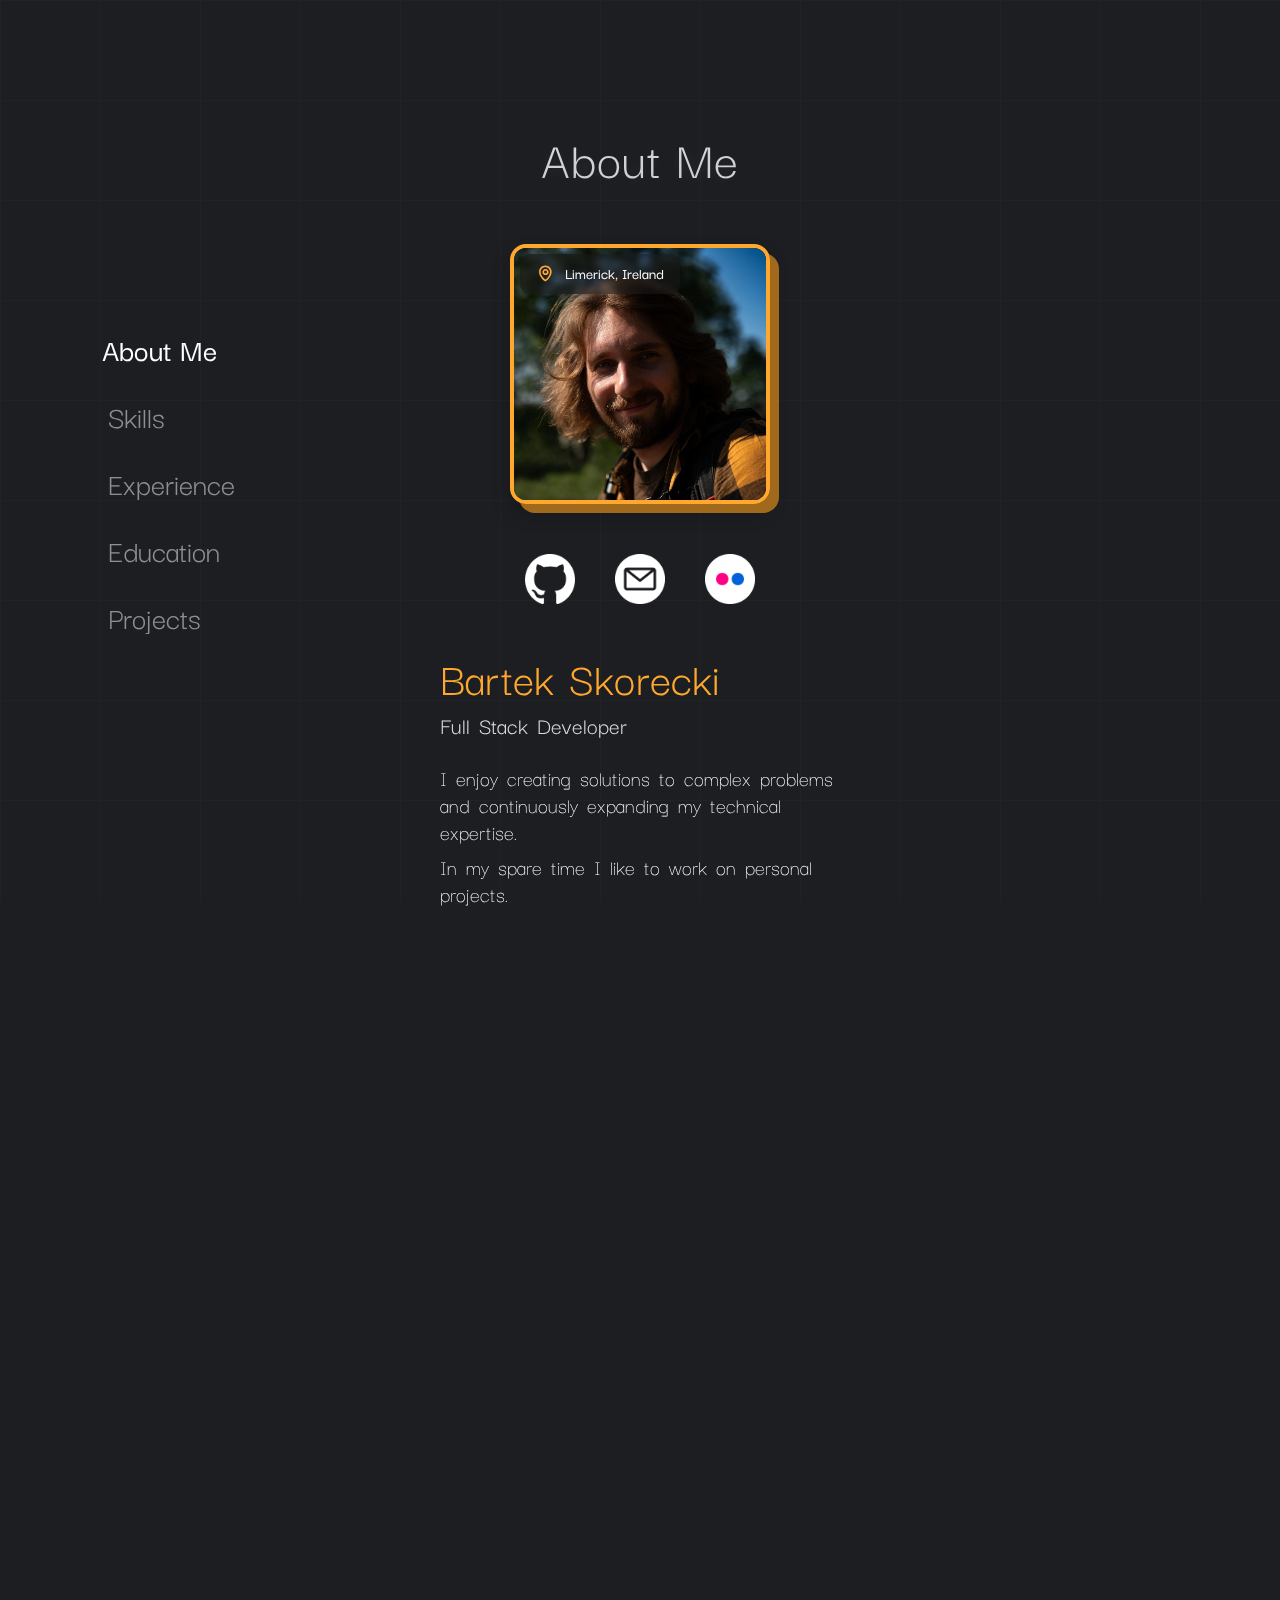
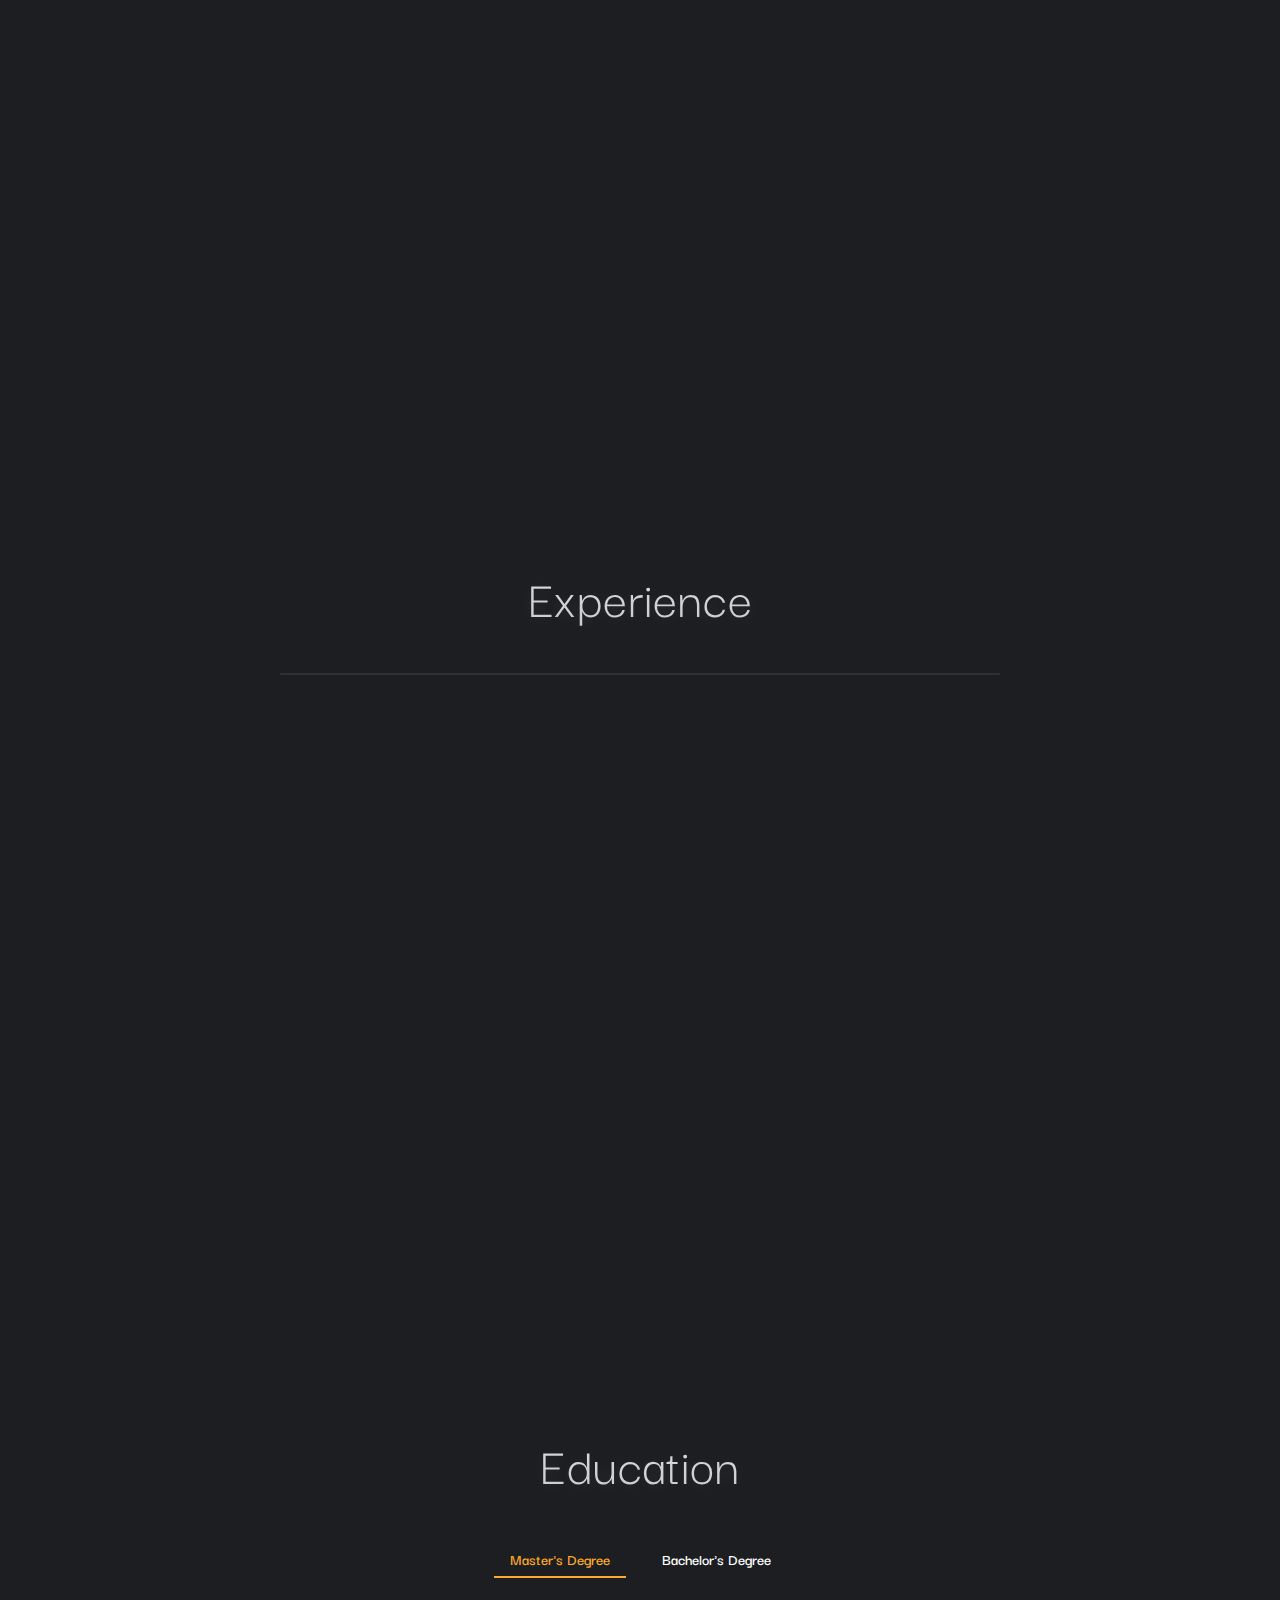
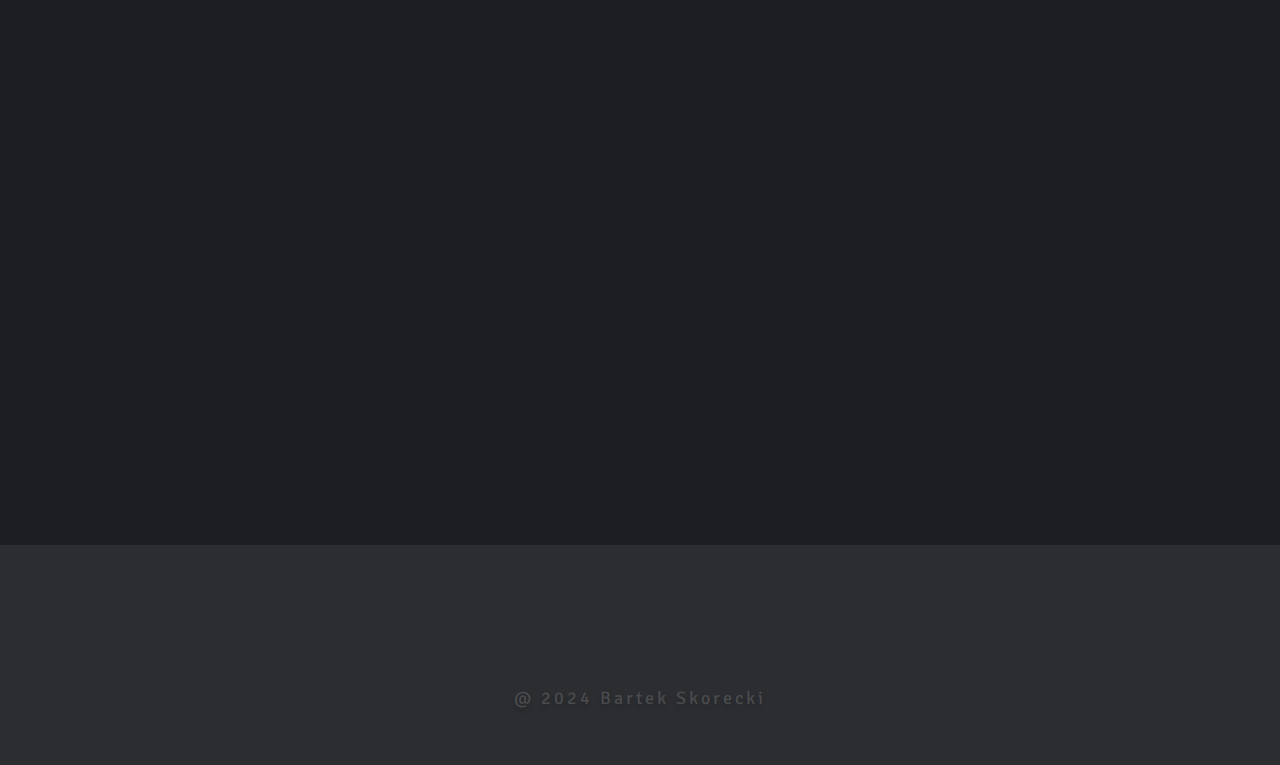
==== index.html @ e9ce8f41 "-updated location" ====
<!DOCTYPE html>
<html lang="en">

<head>
    <meta charset="UTF-8">
    <meta name="viewport" content="width=device-width, initial-scale=1.0,  maximum-scale=1.0, user-scalable=0" >
    <link rel="stylesheet" href="new.css">
    <title>Portfolio</title>
    <link href='https://unpkg.com/boxicons@2.1.4/css/boxicons.min.css' rel='stylesheet'>
    <link id="websiteIcon" rel="icon" type="image/x-icon" href="./images/icons/icon.jpg">
    <link rel="stylesheet" href="https://cdnjs.cloudflare.com/ajax/libs/font-awesome/5.15.4/css/all.min.css">
    <script src="new.js"></script>
    <script src="https://ajax.googleapis.com/ajax/libs/jquery/3.3.1/jquery.min.js"></script>
</head>


<body id="body">
    <!-- <h1 class="content" style="color: white; content: var(--content); position: fixed; z-index: 10000;"></h1> -->


    <!-- Popup -->
    <div id="projectPopup" class="alignCenter" style="height: 100%; width: 100%; position: fixed; z-index: 20; background-color: rgba(70, 70, 70, 0.151); backdrop-filter: blur(10px); display: none;"></div>


    <!-- Navbar -->
    <!-- <div class="noMP navbarBox">
        <div class="alignCenter dotBox">
            <div class="navbarCircle"></div>
            <div class="navbarCircle"></div>
            <div class="navbarCircle"></div>
            <div class="navbarCircle"></div>
            <div class="navbarCircle"></div>
        </div>
    </div> -->


    <div class="sideBar" style="top: 0; left: 0; background-color: #00000000; width: 340px; height: 100vh; position: fixed; padding-top: 35vh ; z-index: 1000;">
        <nav>
            <div class="nav-test2" style="width: 100%; height: 100%; margin-left: 30%; display: flex; flex-direction: column;">
                <a href="#aboutmeSection" class="menuItemLink" id="aboutmeSectionButton" >About Me</a>
                <a href="#skillsSection" class="menuItemLink" id="skillsSectionButton">Skills</a>
                <a href="#experienceSection" class="menuItemLink" id="experienceSectionButton">Experience</a>
                <a href="#educationSection" class="menuItemLink" id="educationSectionButton">Education</a>
                <a href="#projectsSection" class="menuItemLink" id="projectsSectionButton">Projects</a>
            </div>
        </nav>
    </div>



    <section id="aboutmeSection" class="hidden" style="padding-bottom: 100px; padding-top: 40px;">
        <h1 class="boxTitle">About Me</h1>

        <div class="profileImgDiv alignCenter">
            <div style="display:flex; max-width: var(--contentSize); height: fit-content; flex-wrap: wrap; flex-direction: row; align-items: start; justify-content: center;">
                <div class="alignCenter" style="display: flex; flex-wrap: wrap; width: calc(var(--profileImageSize) + 150px); height: fit-content; flex-direction: column;">
                    <div style="position: relative;" class="hidden">
                        <div class="location-indicator" style="position: absolute; top: 20px; left: 10px; display: flex; align-items: center; gap: 10px; color: white; background: rgba(24, 24, 24, 0.6); padding: 8px 16px; border-radius: 10px; backdrop-filter: blur(2px); box-shadow: 0 4px 6px rgba(0, 0, 0, 0.1); z-index: 1; transition: all 0.3s ease;">
                            <i class='bx bx-map' style="color: var(--mainHighlight); font-size: 1.2em;"></i>
                            <div style="margin-bottom: 2px;">
                                <span style="font-weight: 500; align-content: center;">Limerick, Ireland</span>
                            </div>
                        </div>

                        <img loading="lazy" class="profileImage noSelect" src="./images/image2.webp" style=" border-radius: 16px; border: 4px solid var(--mainHighlight); box-shadow: 9px 9px 0px var(--secondaryHighlight), 0 10px 20px rgba(0, 0, 0, 0.2); margin-bottom: 20px; margin-top: 10px; transition: all 0.3s ease;" alt="Profile Image">
                    </div>
                    
                    <div class="alignCenter linkIconDiv" style="margin-bottom: 15px;">
                        <a class="hidden animateEntryA circle animateHover noSelect" target="_blank" href="https://github.com/Barto670"><img class="linkIcon" src="./images/github.png" alt="Github.com">
                            <div class="text noSelect" id="text">
                                <p class="noSelect">
                                    PROJECT WORK | OPEN SOURCE
                                </p>
                            </div></a>
                        <a class="hidden animateEntryA circle animateHover noSelect" href="mailto: bartodev670@gmail.com"><img class="linkIcon" src="./images/email.png"  alt="Email">
                            <div class="text2 noSelect" id="text2">
                                <p class="noSelect">
                                    CONTACT | E-MAIL
                                </p>
                            </div>
                        </a>
                        <a class="hidden animateEntryA circle animateHover noSelect" target="_blank" href="https://www.flickr.com/photos/198328132@N07/"><img class="linkIcon" src="./images/flickr.png" alt="Flickr">
                            <div class="text3 noSelect" id="text3">
                                <p class="noSelect">
                                    PHOTOGRAPHY | PICTURES
                                </p>
                            </div>
                        </a>
                    </div>
                    
                </div>
              

                <div class="hidden listOfText" style="min-width: 260px; width: 400px; max-width: 450px; color: white; flex-wrap: wrap; align-items: start; display: flex;">
                    <div class="about-me-content" style="width: 100%;">
                        <div class="hidden2" style="margin-bottom: 16px;">
                            <div style="display: flex; flex-direction: column;">
                                <b style="color: var(--mainHighlight); font-size: 3em;">Bartek Skorecki</b>
                                <span style="font-weight: 400; font-size: 1.5em; color: #ddd; height: 40px;">Full Stack Developer</span>
                            </div>
                        </div>
                        
                        <h6 class="hidden2" style="margin-bottom: 8px; line-height: 1.2; font-weight: 300; color: #fff; font-size: 1.4em;">
                            I enjoy creating solutions to complex problems and continuously expanding my technical expertise.
                        </h6>
                        <h6 class="hidden2" style="margin-bottom: 8px; line-height: 1.2; font-weight: 300; color: #fff; font-size: 1.4em;">
                            In my spare time I like to work on personal projects.
                        </h6>
                        
                        
                        <div class="hidden2" style="display: flex; gap: 16px; flex-wrap: wrap; margin-top: 30px;">
                            <div class="tech-tag"><i class='bx bx-code-alt'></i> <span style="position: relative; top: -1px; font-weight: 500;">Web Dev</span></div>
                            <div class="tech-tag"><i class='bx bx-cloud'></i> <span style="position: relative; top: -1px; font-weight: 500;">SaaS</span></div>
                            <div class="tech-tag"><i class='bx bx-git-repo-forked'></i> <span style="position: relative; top: -1px; font-weight: 500;">Open Source</span></div>
                            <div class="tech-tag"><i class='bx bx-extension'></i> <span style="position: relative; top: -1px; font-weight: 500;">Extensions</span></div>
                            <div class="tech-tag"><i class='bx bx-code-curly'></i> <span style="position: relative; top: -1px; font-weight: 500;">Frontend/Backend</span></div>
                            <div class="tech-tag"><i class='bx bx-palette'></i> <span style="position: relative; top: -1px; font-weight: 500;">UI/UX</span></div>
                        </div>
                    </div>
                </div>
            </div>
            
            
        </div>
       
    
        

        


    
    </section>


    <!-- <section id="skillsSection">
        <h1 class="boxTitle hidden" >Skills</h1>

        <div class="noMP boxSize"  style="min-height: fit-content;">
            <div id="skillsDiv" class="skillsDiv" style="overflow-x: hidden; min-height: fit-content;"></div>
        </div>
    </section> -->


    <section id="skillsSection">
        <h1 class="boxTitle hidden" >Skills</h1>

        <div class="responsive-skills-container hidden">
            <!-- Filter Buttons -->
            <div class="skills-filter-buttons" style="margin-bottom: 70px;">
                <button class="filter-btn active" data-filter="tech">
                    <span class="btn-text">Core Technologies</span>
                    <div class="btn-bar"></div>
                </button>
                <button class="filter-btn" data-filter="experience">
                    <span class="btn-text">Working Knowledge</span>
                    <div class="btn-bar"></div>
                </button>
                <button class="filter-btn" data-filter="learning">
                    <span class="btn-text">Learning Path</span>
                    <div class="btn-bar"></div>
                </button>
            </div>


            <div class="responsive-skills-grid active" data-category="tech">
                <div class="responsive-skill-item">
                    <img loading="lazy" src="https://cdn.jsdelivr.net/gh/devicons/devicon/icons/html5/html5-original.svg" alt="HTML">
                    <span>HTML</span>
                    <p>6 years experience</p>
                </div>
                <div class="responsive-skill-item">
                    <img loading="lazy" src="https://cdn.jsdelivr.net/gh/devicons/devicon/icons/css3/css3-original.svg" alt="CSS/SCSS">
                    <span>CSS/SCSS</span>
                    <p>6 years experience</p>
                </div>
                <div class="responsive-skill-item">
                    <img loading="lazy" src="https://cdn.jsdelivr.net/gh/devicons/devicon/icons/javascript/javascript-original.svg" alt="JavaScript">
                    <span>JavaScript</span>
                    <p>5 years experience</p>
                </div>
                <div class="responsive-skill-item">
                    <img loading="lazy" src="https://cdn.jsdelivr.net/gh/devicons/devicon/icons/typescript/typescript-original.svg" alt="TypeScript">
                    <span>TypeScript</span>
                    <p>4 years experience</p>
                </div>
                <div class="responsive-skill-item">
                    <img loading="lazy" src="https://cdn.jsdelivr.net/gh/devicons/devicon/icons/python/python-original.svg" alt="Python">
                    <span>Python</span>
                    <p>4 years experience</p>
                </div>
                <div class="responsive-skill-item">
                    <img loading="lazy" src="https://cdn.jsdelivr.net/gh/devicons/devicon/icons/angular/angular-original.svg" alt="Angular">
                    <span>Angular</span>
                    <p>3 years experience</p>
                </div>
                <div class="responsive-skill-item">
                    <img loading="lazy" src="https://cdn.jsdelivr.net/gh/devicons/devicon/icons/java/java-original.svg" alt="Java">
                    <span>Java</span>
                    <p>3 years experience</p>
                </div>
                <div class="responsive-skill-item">
                    <img loading="lazy" src="https://www.vectorlogo.zone/logos/springio/springio-icon.svg" alt="Spring Boot">
                    <span>Spring Boot</span>
                    <p>3 years experience</p>
                </div>
            </div>


            <div class="responsive-skills-grid" data-category="experience">
                <div class="responsive-skill-item">
                    <img loading="lazy" src="https://cdn.jsdelivr.net/gh/devicons/devicon/icons/figma/figma-original.svg" alt="Figma">
                    <span>Figma</span>
                    <p>2 years experience</p>
                </div>
                <div class="responsive-skill-item">
                    <img loading="lazy" src="https://cdn.jsdelivr.net/gh/devicons/devicon/icons/mysql/mysql-original.svg" alt="SQL">
                    <span>SQL</span>
                    <p>2 years experience</p>
                </div>
                <div class="responsive-skill-item">
                    <img loading="lazy" src="https://cdn.jsdelivr.net/gh/devicons/devicon/icons/amazonwebservices/amazonwebservices-plain-wordmark.svg" alt="AWS">
                    <span>AWS</span>
                    <p>2 years experience</p>
                </div>
                <div class="responsive-skill-item">
                    <img loading="lazy" src="https://cdn.jsdelivr.net/gh/devicons/devicon/icons/azure/azure-original.svg" alt="Azure">
                    <span>Azure</span>
                    <p>2 years experience</p>
                </div>
            </div>


            <div class="responsive-skills-grid" data-category="learning">
                <div class="responsive-skill-item">
                    <img loading="lazy" src="https://cdn.jsdelivr.net/gh/devicons/devicon/icons/cplusplus/cplusplus-original.svg" alt="C++">
                    <span>C++</span>
                    <p>1 year experience</p>
                </div>
                <div class="responsive-skill-item">
                    <img loading="lazy" src="https://cdn.jsdelivr.net/gh/devicons/devicon/icons/androidstudio/androidstudio-original.svg" alt="Android Studio">
                    <span>Android Studio</span>
                    <p>1 year experience</p>
                </div>
                <div class="responsive-skill-item">
                    <img loading="lazy" src="https://cdn.jsdelivr.net/gh/devicons/devicon/icons/flutter/flutter-original.svg" alt="Flutter">
                    <span>Flutter</span>
                    <p>1 year experience</p>
                </div>
                <div class="responsive-skill-item">
                    <img loading="lazy" src="https://cdn.jsdelivr.net/gh/devicons/devicon/icons/react/react-original.svg" alt="React Native">
                    <span>React Native</span>
                    <p>1 year experience</p>
                </div>
            </div>
        </div>

        

        

    </section>


    <section id="experienceSection">
        <h1 class="boxTitle">Experience</h1>

        <div style="width: var(--contentSize); height: 2px ; background-color: #b1b1b121; padding-left: 100px; padding-right: 100px; border-radius: 2px;"></div>
        
        <div class="boxSize noMP" style="margin-top: 20px;">
            

            <div style="display:flex;  width: var(--contentSize) ; height: fit-content; flex-wrap: wrap; flex-direction: row; align-items: start; justify-content: center; gap: 20px;">
                <div class="hidden alignTop " style="min-width: 300px; width: 400px; max-width: 800px; justify-content: left;">
                    <div style="margin-right: 20px;">
                        <div class="alignTopBottom ">
                            <div class="iconBox noSelect">
                                <img loading="lazy" class="educationIcon" src="./images/icons/graduate.png" alt="">
                            </div>
                            <h5 style="font-weight: 400;">WrxFlo</h5>
                        </div>
                        <div class="alignTopBottom">
                            <div class="iconBox noSelect">
                                <img loading="lazy" class="educationIcon" src="./images/icons/id.png" alt="">
                            </div>
                            <h5 style="font-weight: 300;">Fullstack Software Developer</h5>
                        </div>
                        <div class="alignTopBottom">
                            <div class="iconBox noSelect">
                                <img loading="lazy" class="educationIcon" src="./images/icons/location.png" alt="">
                            </div>
                            <h5 style="font-weight: 300;">Castletroy, Co. Limerick, Ireland</h5>
                        </div>
                    </div>
                    

                    <div style="width: 100%; display: flex; justify-content: center; width: 100% ; ">
                        <div class='container' style="width: 100%; overflow: hidden; height: 100px; margin-right: 40px;">
                            <div class='overflow-hid-div skills'>
                                <div style="background: linear-gradient(90deg, #1c1e22 0%, #1c1e2200 100%); height: 100%; width: 40px; z-index: 1200; position: absolute;"></div>
                                <div style="background: linear-gradient(90deg, #1c1e2200 0%, #1c1e22 100%); height: 100%; width: 40px; z-index: 1200; position: absolute; right: 0;"></div>

                                <div class='inner row scrollSkills2'>
                                    <div id="html" class="skill itim"> <img loading="lazy" src="./images/icons/circle.png" alt=""> HTML</div>
                                    <div id="css" class="skill itim"> <img loading="lazy" src="./images/icons/circle.png" alt=""> SCSS</div>
                                    <div id="typescript" class="skill itim"> <img loading="lazy" src="./images/icons/circle.png" alt=""> TypeScript</div>
                                    <div id="javascript" class="skill itim"> <img loading="lazy" src="./images/icons/circle.png" alt=""> JavaScript</div>
                                    <div id="json" class="skill itim"> <img loading="lazy" src="./images/icons/circle.png" alt=""> JSON</div>
                                    <div id="java" class="skill itim"> <img loading="lazy" src="./images/icons/circle.png" alt=""> Java</div>
                                    <div id="python" class="skill itim"> <img loading="lazy" src="./images/icons/circle.png" alt=""> Python</div>
                                    <div id="angular" class="skill itim"> <img loading="lazy" src="./images/icons/circle.png" alt=""> Angular</div>
                                    <div id="nodejs" class="skill itim"> <img loading="lazy" src="./images/icons/circle.png" alt=""> Node.js</div>
                                    <div id="bootstrap" class="skill itim"> <img loading="lazy" src="./images/icons/circle.png" alt=""> Bootstrap</div>
                                    <div id="iot" class="skill itim"> <img loading="lazy" src="./images/icons/circle.png" alt=""> IoT</div>
                                    <div id="restful" class="skill itim"> <img loading="lazy" src="./images/icons/circle.png" alt=""> RESTful API</div>
                                    <div id="databases" class="skill itim"> <img loading="lazy" src="./images/icons/circle.png" alt=""> Databases</div>
                                    <div id="responsive" class="skill itim"> <img loading="lazy" src="./images/icons/circle.png" alt=""> Responsive Design</div>
                                    <div id="html" class="skill itim"> <img loading="lazy" src="./images/icons/circle.png" alt=""> HTML</div>
                                    <div id="css" class="skill itim"> <img loading="lazy" src="./images/icons/circle.png" alt=""> SCSS</div>
                                    <div id="typescript" class="skill itim"> <img loading="lazy" src="./images/icons/circle.png" alt=""> TypeScript</div>
                                    <div id="javascript" class="skill itim"> <img loading="lazy" src="./images/icons/circle.png" alt=""> JavaScript</div>
                                    <div id="json" class="skill itim"> <img loading="lazy" src="./images/icons/circle.png" alt=""> JSON</div>
                                    <div id="java" class="skill itim"> <img loading="lazy" src="./images/icons/circle.png" alt=""> Java</div>
                                    <div id="python" class="skill itim"> <img loading="lazy" src="./images/icons/circle.png" alt=""> Python</div>
                                    <div id="angular" class="skill itim"> <img loading="lazy" src="./images/icons/circle.png" alt=""> Angular</div>
                                    <div id="nodejs" class="skill itim"> <img loading="lazy" src="./images/icons/circle.png" alt=""> Node.js</div>
                                    <div id="bootstrap" class="skill itim"> <img loading="lazy" src="./images/icons/circle.png" alt=""> Bootstrap</div>
                                    <div id="iot" class="skill itim"> <img loading="lazy" src="./images/icons/circle.png" alt=""> IoT</div>
                                    <div id="restful" class="skill itim"> <img loading="lazy" src="./images/icons/circle.png" alt=""> RESTful API</div>
                                    <div id="databases" class="skill itim"> <img loading="lazy" src="./images/icons/circle.png" alt=""> Databases</div>
                                    <div id="responsive" class="skill itim"> <img loading="lazy" src="./images/icons/circle.png" alt=""> Responsive Design</div>
                                    <div id="html" class="skill itim"> <img loading="lazy" src="./images/icons/circle.png" alt=""> HTML</div>
                                    <div id="css" class="skill itim"> <img loading="lazy" src="./images/icons/circle.png" alt=""> SCSS</div>
                                    <div id="typescript" class="skill itim"> <img loading="lazy" src="./images/icons/circle.png" alt=""> TypeScript</div>
                                    <div id="javascript" class="skill itim"> <img loading="lazy" src="./images/icons/circle.png" alt=""> JavaScript</div>
                                    <div id="json" class="skill itim"> <img loading="lazy" src="./images/icons/circle.png" alt=""> JSON</div>
                                    <div id="java" class="skill itim"> <img loading="lazy" src="./images/icons/circle.png" alt=""> Java</div>
                                    <div id="python" class="skill itim"> <img loading="lazy" src="./images/icons/circle.png" alt=""> Python</div>
                                    <div id="angular" class="skill itim"> <img loading="lazy" src="./images/icons/circle.png" alt=""> Angular</div>
                                    <div id="nodejs" class="skill itim"> <img loading="lazy" src="./images/icons/circle.png" alt=""> Node.js</div>
                                    <div id="bootstrap" class="skill itim"> <img loading="lazy" src="./images/icons/circle.png" alt=""> Bootstrap</div>
                                    <div id="iot" class="skill itim"> <img loading="lazy" src="./images/icons/circle.png" alt=""> IoT</div>
                                    <div id="restful" class="skill itim"> <img loading="lazy" src="./images/icons/circle.png" alt=""> RESTful API</div>
                                    <div id="databases" class="skill itim"> <img loading="lazy" src="./images/icons/circle.png" alt=""> Databases</div>
                                    <div id="responsive" class="skill itim"> <img loading="lazy" src="./images/icons/circle.png" alt=""> Responsive Design</div>
                                </div>

                                
                            </div>
                        </div>
                    </div>
                    

                </div>
                <div class="hidden2 listOfText" style="min-width: 260px; width: 400px; max-width: 500px; color: white; flex-wrap: wrap; align-items:  start; display: flex; justify-content: right;">
                    <h4 class="hidden2" style="margin-bottom: 8px;">Full Stack software developer working with frameworks like <b style="color: var(--mainHighlight);">Angular</b> & <b style="color: var(--mainHighlight);">Spring Boot.</b></h4>
                    <h4 class="hidden2" style="margin-bottom: 8px;">Worked on many projects integrating <b style="color: var(--mainHighlight);">smart & modern solutions</b> for customers globally.</h4>
                </div>
            </div>

            

        </div>


    </section>



    <section id="educationSection">

        <h1 class="boxTitle">Education</h1>

        <!-- <div style="width: var(--contentSize); height: 2px ; background-color: #b1b1b121; padding-left: 100px; padding-right: 100px; border-radius: 2px;"></div> -->


        <div class="skills-filter-buttons">
            <button class="filter-btn2 active" data-filter="masters">
                <span class="btn-text">Master's Degree</span>
                <div class="btn-bar"></div>
            </button>
            <button class="filter-btn2" data-filter="bachelors">
                <span class="btn-text">Bachelor's Degree</span>
                <div class="btn-bar"></div>
            </button>
        </div>


        <div class="education-block" data-category="masters" style="display: block;">
            
            <div class="boxSize noMP" style="margin-top: 20px;">
                
    
                <div style="display:flex;  width: var(--contentSize) ; height: fit-content; flex-wrap: wrap; flex-direction: row; align-items: start; justify-content: center; gap: 20px;">
                    <div class="hidden alignTop" style="min-width: 300px; width: 400px; max-width: 800px; justify-content: left;">
                        <div style="margin-right: 20px;">
                            <div class="alignTopBottom " style="height: 70px;">
                                <div class="iconBox noSelect">
                                    <img loading="lazy" class="educationIcon" src="./images/icons/graduate.png" alt="">
                                </div>
                                <h5 style="font-weight: 400;">Master of Engineering (MEng)</h5>
                            </div>
                            <div class="alignTopBottom" style="height: 70px;">
                                <div class="iconBox noSelect">
                                    <img loading="lazy" class="educationIcon" src="./images/icons/id.png" alt="">
                                </div>
                                <h5 style="font-weight: 300;">Computer and Communications Systems</h5>
                            </div>
                            <div class="alignTopBottom" style="height: 70px;">
                                <div class="iconBox noSelect">
                                    <img loading="lazy" class="educationIcon" src="./images/icons/location.png" alt="">
                                </div>
                                <h5 style="font-weight: 300;">University of Limerick</h5>
                            </div>
                        </div>
                        
    
                        <div style="width: 100%; display: flex; justify-content: center; width: 100% ; ">
                            <div class='container' style="width: 100%; overflow: hidden; height: 100px; margin-right: 40px;">
                                <div class='overflow-hid-div skills'>
                                    <div style="background: linear-gradient(90deg, #1c1e22 0%, #1c1e2200 100%); height: 100%; width: 40px; z-index: 1200; position: absolute;"></div>
                                    <div style="background: linear-gradient(90deg, #1c1e2200 0%, #1c1e22 100%); height: 100%; width: 40px; z-index: 1200; position: absolute; right: 0;"></div>
    
                                    <div class='inner row scrollSkills1'>
                                        <div class="skill itim"> <img loading="lazy" src="./images/icons/circle.png" alt=""> HTML</div>
                                        <div class="skill itim"> <img loading="lazy" src="./images/icons/circle.png" alt=""> CSS</div>
                                        <div class="skill itim"> <img loading="lazy" src="./images/icons/circle.png" alt=""> JavaScript</div>
                                        <div class="skill itim"> <img loading="lazy" src="./images/icons/circle.png" alt=""> Security</div>
                                        <div class="skill itim"> <img loading="lazy" src="./images/icons/circle.png" alt=""> JSON</div>
                                        <div class="skill itim"> <img loading="lazy" src="./images/icons/circle.png" alt=""> SSL</div>
                                        <div class="skill itim"> <img loading="lazy" src="./images/icons/circle.png" alt=""> Android</div>
                                        <div class="skill itim"> <img loading="lazy" src="./images/icons/circle.png" alt=""> DSP</div>
                                        <div class="skill itim"> <img loading="lazy" src="./images/icons/circle.png" alt=""> Telecoms</div>
                                        <div class="skill itim"> <img loading="lazy" src="./images/icons/circle.png" alt=""> Firewalls</div>
                                        <div class="skill itim"> <img loading="lazy" src="./images/icons/circle.png" alt=""> IoT</div>
                                        <div class="skill itim"> <img loading="lazy" src="./images/icons/circle.png" alt=""> Encryption</div>
                                        <div class="skill itim"> <img loading="lazy" src="./images/icons/circle.png" alt=""> Databases</div>
                                        <div class="skill itim"> <img loading="lazy" src="./images/icons/circle.png" alt=""> Router Configuration</div>
                                        <div class="skill itim"> <img loading="lazy" src="./images/icons/circle.png" alt=""> HTML</div>
                                        <div class="skill itim"> <img loading="lazy" src="./images/icons/circle.png" alt=""> CSS</div>
                                        <div class="skill itim"> <img loading="lazy" src="./images/icons/circle.png" alt=""> JavaScript</div>
                                        <div class="skill itim"> <img loading="lazy" src="./images/icons/circle.png" alt=""> Security</div>
                                        <div class="skill itim"> <img loading="lazy" src="./images/icons/circle.png" alt=""> JSON</div>
                                        <div class="skill itim"> <img loading="lazy" src="./images/icons/circle.png" alt=""> SSL</div>
                                        <div class="skill itim"> <img loading="lazy" src="./images/icons/circle.png" alt=""> Android</div>
                                        <div class="skill itim"> <img loading="lazy" src="./images/icons/circle.png" alt=""> DSP</div>
                                        <div class="skill itim"> <img loading="lazy" src="./images/icons/circle.png" alt=""> Telecoms</div>
                                        <div class="skill itim"> <img loading="lazy" src="./images/icons/circle.png" alt=""> Firewalls</div>
                                        <div class="skill itim"> <img loading="lazy" src="./images/icons/circle.png" alt=""> IoT</div>
                                        <div class="skill itim"> <img loading="lazy" src="./images/icons/circle.png" alt=""> Encryption</div>
                                        <div class="skill itim"> <img loading="lazy" src="./images/icons/circle.png" alt=""> Databases</div>
                                        <div class="skill itim"> <img loading="lazy" src="./images/icons/circle.png" alt=""> Router Configuration</div>
                                        <div class="skill itim"> <img loading="lazy" src="./images/icons/circle.png" alt=""> HTML</div>
                                        <div class="skill itim"> <img loading="lazy" src="./images/icons/circle.png" alt=""> CSS</div>
                                        <div class="skill itim"> <img loading="lazy" src="./images/icons/circle.png" alt=""> JavaScript</div>
                                        <div class="skill itim"> <img loading="lazy" src="./images/icons/circle.png" alt=""> Security</div>
                                        <div class="skill itim"> <img loading="lazy" src="./images/icons/circle.png" alt=""> JSON</div>
                                        <div class="skill itim"> <img loading="lazy" src="./images/icons/circle.png" alt=""> SSL</div>
                                        <div class="skill itim"> <img loading="lazy" src="./images/icons/circle.png" alt=""> Android</div>
                                        <div class="skill itim"> <img loading="lazy" src="./images/icons/circle.png" alt=""> DSP</div>
                                        <div class="skill itim"> <img loading="lazy" src="./images/icons/circle.png" alt=""> Telecoms</div>
                                        <div class="skill itim"> <img loading="lazy" src="./images/icons/circle.png" alt=""> Firewalls</div>
                                        <div class="skill itim"> <img loading="lazy" src="./images/icons/circle.png" alt=""> IoT</div>
                                        <div class="skill itim"> <img loading="lazy" src="./images/icons/circle.png" alt=""> Encryption</div>
                                        <div class="skill itim"> <img loading="lazy" src="./images/icons/circle.png" alt=""> Databases</div>
                                        <div class="skill itim"> <img loading="lazy" src="./images/icons/circle.png" alt=""> Router Configuration</div>
                                    </div>
    
                                    
                                </div>
                            </div>
                        </div>
                        
    
                    </div>
                    <div class="hidden2 listOfText" style="min-width: 260px; width: 400px; max-width: 500px; color: white; flex-wrap: wrap; align-items:  start; display: flex; justify-content: right;">
                        <h4 class="hidden2" style="margin-bottom: 8px;"><b style="color: var(--mainHighlight);">Android application</b> final project to help students around the UL campus.</h4>
                        <h4 class="hidden2" style="margin-bottom: 8px;">App using Google <b style="color: var(--mainHighlight);">geolocation services</b> & authentication <b style="color: var(--mainHighlight);">APIs</b> to transform your phone into a pocket guide.</h4>
                    </div>
                </div>
    
                
    
            </div>
        </div>
        


        <div class="education-block" data-category="bachelors" style="display: none;">

    
            <div class="boxSize noMP" style="margin-top: 20px;">
    
    
                <div style="display:flex;  width: var(--contentSize) ; height: fit-content; flex-wrap: wrap; flex-direction: row; align-items: start; justify-content: center; gap: 20px;">
                    <div class="hidden alignTop" style="min-width: 300px; width: 400px; max-width: 800px;">
                        <div style="margin-right: 20px;">
                            <div class="alignTopBottom " style="height: 70px;">
                                <div class="iconBox">
                                    <img loading="lazy" class="educationIcon" src="./images/icons/graduate.png" alt="">
                                </div>
                                <h5 style="font-weight: 400;">Bachelor of Science (BSc)</h5>
                            </div>
                            <div class="alignTopBottom" style="height: 70px;">
                                <div class="iconBox">
                                    <img loading="lazy" class="educationIcon" src="./images/icons/id.png" alt="">
                                </div>
                                <h5 style="font-weight: 300;">Computer Systems</h5>
                            </div>
                            <div class="alignTopBottom" style="height: 70px;">
                                <div class="iconBox">
                                    <img loading="lazy" class="educationIcon" src="./images/icons/location.png" alt="">
                                </div>
                                <h5 style="font-weight: 300;">University of Limerick</h5>
                            </div>
                        </div>
                        
    
                        <div style="width: 100%; display: flex; justify-content: center; width: 100% ; ">
                            <div class='container' style="width: 100%; overflow: hidden; height: 100px; margin-right: 40px;">
                                <div class='overflow-hid-div skills'>
                                    <div style="background: linear-gradient(90deg, #1c1e22 0%, #1c1e2200 100%); height: 100%; width: 40px; z-index: 1200; position: absolute;"></div>
                                    <div style="background: linear-gradient(90deg, #1c1e2200 0%, #1c1e22 100%); height: 100%; width: 40px; z-index: 1200; position: absolute; right: 0;"></div>
                                    <div class='inner row scrollSkills2'>
                                        <div class="skill itim"> <img loading="lazy" src="./images/icons/circle.png" alt=""> Java</div>
                                        <div class="skill itim"> <img loading="lazy" src="./images/icons/circle.png" alt=""> Python</div>
                                        <div class="skill itim"> <img loading="lazy" src="./images/icons/circle.png" alt=""> Angular</div>
                                        <div class="skill itim"> <img loading="lazy" src="./images/icons/circle.png" alt=""> Go</div>
                                        <div class="skill itim"> <img loading="lazy" src="./images/icons/circle.png" alt=""> Lua</div>
                                        <div class="skill itim"> <img loading="lazy" src="./images/icons/circle.png" alt=""> HTML</div>
                                        <div class="skill itim"> <img loading="lazy" src="./images/icons/circle.png" alt=""> CSS</div>
                                        <div class="skill itim"> <img loading="lazy" src="./images/icons/circle.png" alt=""> TypeScript</div>
                                        <div class="skill itim"> <img loading="lazy" src="./images/icons/circle.png" alt=""> AI</div>
                                        <div class="skill itim"> <img loading="lazy" src="./images/icons/circle.png" alt=""> Security</div>
                                        <div class="skill itim"> <img loading="lazy" src="./images/icons/circle.png" alt=""> Databases</div>
                                        <div class="skill itim"> <img loading="lazy" src="./images/icons/circle.png" alt=""> C</div>
                                        <div class="skill itim"> <img loading="lazy" src="./images/icons/circle.png" alt=""> Spring Boot</div>
                                        <div class="skill itim"> <img loading="lazy" src="./images/icons/circle.png" alt=""> C++</div>
                                        <div class="skill itim"> <img loading="lazy" src="./images/icons/circle.png" alt=""> Java</div>
                                        <div class="skill itim"> <img loading="lazy" src="./images/icons/circle.png" alt=""> Python</div>
                                        <div class="skill itim"> <img loading="lazy" src="./images/icons/circle.png" alt=""> Angular</div>
                                        <div class="skill itim"> <img loading="lazy" src="./images/icons/circle.png" alt=""> Go</div>
                                        <div class="skill itim"> <img loading="lazy" src="./images/icons/circle.png" alt=""> Lua</div>
                                        <div class="skill itim"> <img loading="lazy" src="./images/icons/circle.png" alt=""> HTML</div>
                                        <div class="skill itim"> <img loading="lazy" src="./images/icons/circle.png" alt=""> CSS</div>
                                        <div class="skill itim"> <img loading="lazy" src="./images/icons/circle.png" alt=""> TypeScript</div>
                                        <div class="skill itim"> <img loading="lazy" src="./images/icons/circle.png" alt=""> AI</div>
                                        <div class="skill itim"> <img loading="lazy" src="./images/icons/circle.png" alt=""> Security</div>
                                        <div class="skill itim"> <img loading="lazy" src="./images/icons/circle.png" alt=""> Databases</div>
                                        <div class="skill itim"> <img loading="lazy" src="./images/icons/circle.png" alt=""> C</div>
                                        <div class="skill itim"> <img loading="lazy" src="./images/icons/circle.png" alt=""> Spring Boot</div>
                                        <div class="skill itim"> <img loading="lazy" src="./images/icons/circle.png" alt=""> C++</div>
                                    </div>
                                </div>
                            </div>
                        </div>
                        
    
                    </div>
                    <div class="hidden2 listOfText" style="min-width: 260px; width: 400px; max-width: 500px; color: white; flex-wrap: wrap; align-items:  start; display: flex;">
                        <h4 class="hidden2" style="margin-bottom: 8px;">Ireland's finalist at <b style="color: var(--mainHighlight);">NASA's 2021</b> global hackathon.</h4>
                        <h4 class="hidden2" style="margin-bottom: 8px;">Silver award for <b style="color: var(--mainHighlight);">CINCO Adventure Game 2018.</b></h4>
                        <h4 class="hidden2" style="margin-bottom: 8px;">Committee member & co-founder of <b style="color: var(--mainHighlight);">UL Esports</b> in 2018-2020.</h4>
                    </div>
                </div>
    
                
    
            </div> 
        </div>
        

    </section>





    <section id="projectsSection" style="overflow-x: hidden;" class="hidden ">

        <h1  class="boxTitle" style="position: relative; text-align: center;">Projects</h1>
        

        <div id="projectList" style="gap: calc(var(--TitleText) * 0.8); display: flex; max-width: var(--contentSize);  flex-direction: row; flex-wrap: wrap; ">
    
        </div>

    </section>




    <!-- Footer -->
    <div class="noMP footerBox alignCenter">
        <div style="margin-top: 50px;">
            <a target="_blank" href="https://github.com/Barto670"><img loading="lazy" class="footerIcon" src="./images/greyG.png"></a>
            <a href="mailto: bartodev670@gmail.com"><img loading="lazy" class="footerIcon" src="./images/greyE.png"></a>
            <a target="_blank" href="https://www.flickr.com/photos/198328132@N07/"><img loading="lazy" class="footerIcon" src="./images/greyF.png"></a>
        </div>
        <div class="alignCenter footerText">@ 2024 Bartek Skorecki</div>
    </div>

</body>
---- new.css ----
/* Fonts */
@font-face {
    font-family: Itim;
    src: url(./fonts/Itim-Regular.ttf);
}
  
@font-face {
    font-family: Signika;
    src: url(./fonts/Signika-VariableFont_GRAD\,wght.ttf);
}

@font-face {
    font-family: DarkerGrotesque;
    src: url(./fonts/DarkerGrotesque.ttf);
}





:root {
    --borderRadiusMenu: 20px;

    /* --mainHighlight: #90ee90;
    --secondaryHighlight: #65a765; */

    --mainHighlight: #ffa82d;
    --secondaryHighlight: #a1691b;

}

.content::after{
    color: white;
    content: var(--content);
}



@media (min-width: 320px) {
    .example { max-width: 300px; }
    .projectIconDivs{ display: none;}
    .sideBar { display: none;}
    :root {
      --content: "320px";
      --iconSize : 76px;
      --Stext: 0.44em;
      --Mtext: 0.56em;
      --Ltext: 1.8em;
      --XLtext: 0.9em;
      --TitleText: 2.4em;
      --profileImageSize: 180px;
      --contentSize: 300px;
      --contentSize2: 300px;
      --topBarWidth: 300px;
    }
  }
  
  @media (min-width: 380px) {
    .example { max-width: 360px; }
    .projectIconDivs{ display: none;}
    .sideBar { display: none;}
    :root {
        --content: "380px";
        --iconSize : 78px;
        --Stext: 0.48em;
        --Mtext: 0.62em;
        --Ltext: 1.8em;
        --XLtext: 0.9em;
        --TitleText: 2.8em;
        --profileImageSize: 250px;
        --contentSize: 360px;
        --contentSize2: 360px;
        --topBarWidth: 360px;
    }
  }
  
  @media (min-width: 480px) {
    .example { max-width: 460px; }
    .projectIconDivs{ display: none;}
    .sideBar { display: none;}
    :root {
        --content: "480px";
        --iconSize : 82px;
        --Stext: 0.54em;
        --Mtext: 0.66em;
        --Ltext: 1.8em;
        --XLtext: 0.9em;
        --TitleText: 2.9em;
        --profileImageSize: 250px;
        --contentSize: 460px;
        --contentSize2: 360px;
        --topBarWidth: 360px;
    }
  }
  
  @media (min-width: 992px) {
    .example { max-width: 800px; }
    .projectIconDivs{ display: flex;}
    .sideBar { display: none;}
    :root {
        --content: "992px";
        --iconSize : 92px;
        --Stext: 0.66em;
        --Mtext: 0.7em;
        --Ltext: 1.8em;
        --XLtext: 0.9em;
        --TitleText: 2.8em;
        --profileImageSize: 250px;
        --contentSize: 700px;
        --contentSize2: 300px;
        --topBarWidth: 700px;
    }
  }
  
  @media (min-width: 1200px) {
    .example { max-width: 1100px; }
    .projectIconDivs{ display: flex;}
    .sideBar { display: block; position: fixed;}
    :root {
        --content: "1200px";
        --iconSize : 100px;
        --Stext: 0.68em;
        --Mtext: 0.7em;
        --Ltext: 1.8em;
        --XLtext: 0.9em;
        --TitleText: 3.4em;
        --profileImageSize: 260px;
        --contentSize: 720px;
        --contentSize2: 320px;
        --topBarWidth: 720px;
    }
  }
  
  @media (min-width: 1600px) {
    .example { max-width: 1500px; }
    .projectIconDivs{ display: flex;}
    .sideBar { display: block; position: fixed;}
    :root {
        --content: "1600px";
        --iconSize : 100px;
        --Stext: 0.70em;
        --Mtext: 0.85em;
        --Ltext: 1.8em;
        --XLtext: 0.9em;
        --TitleText: 4em;
        --profileImageSize: 280px;
        --contentSize: 880px;
        --contentSize2: 340px;
        --topBarWidth: 880px;
    }
}


@media (min-width: 2200px) {
    .example { max-width: 2000px; }
    .projectIconDivs{ display: flex;}
    .sideBar { display: block; position: fixed;}
    :root {
        --content: "2200px";
        --iconSize : 108px;
        --Stext: 0.80em;
        --Mtext: 1em;
        --Ltext: 1.8em;
        --XLtext: 3em;
        --TitleText: 5em;
        --profileImageSize: 370px;
        --contentSize: 1000px;
        --contentSize2: 400px;
        --topBarWidth: 1000px;
    }
}



/* Scrollbar */
::-webkit-scrollbar {
    width: 8px;
    z-index: 1000;
    border-radius: 6px;
  }
  
  ::-webkit-scrollbar-track { /* Track */
    background: #1C1E22;
  }
  ::-webkit-scrollbar-thumb { /* Handle */
    background: #33363a;
    border-radius: 6px;
  }
  ::-webkit-scrollbar-thumb:hover { /* Handle on hover */
    background: #555;
  }
  
  /* General */
  *{
    box-sizing: border-box;
    font-family: DarkerGrotesque;
  }

  .noSelect{
    user-select: none;
  }
  
  .noMP{
    margin: 0px;
    padding: 0px;
  }
  
  .alignCenter{
    display: flex;
    align-items: center;
    justify-content: center;
  }
  
  .alignLeftRight{
    display: flex;
    justify-content: center;
  }
  
  .alignTopBottom{
    display: flex;
    align-items: center;
  }
  
  h1,h2,h3,h4,h5,h6,p{
    margin: 0px;
    padding: 0px;
    color: white;
  }
  
  
  .itim{
    font-family: Itim;
  }
  
  .signika{
    font-family: Signika;
  }



/* Layout */
body{
    background-color: #1C1E22;
    background-image:
        radial-gradient(circle at center, rgba(255, 255, 255, 0.015) 0, rgba(255, 255, 255, 0.005) 1px, transparent 1px),
        linear-gradient(to right, rgba(255, 255, 255, 0.015) 1px, transparent 1px), 
        linear-gradient(to bottom, rgba(255, 255, 255, 0.015) 1px, transparent 1px); 
    background-size: 100px 100px; 
    background-attachment: fixed;
    margin: 0px;
    padding: 0px;
    overflow-y: auto;
  }


  .boxTitle {
    color: #f8f8f8;
    font-size: var(--TitleText);
    font-weight: 400;
    text-align: center;
    width: var(--contentSize);
    margin: 80px auto 40px auto;
    position: relative;
    opacity: 0.9;
    user-select: none;
    letter-spacing: 1px;
    background: linear-gradient(
        180deg,
        rgba(255, 255, 255, 0.95) 0%,
        rgba(255, 255, 255, 0.85) 100%
    );
    background-clip: text;
    -webkit-background-clip: text;
    color: transparent;
    text-shadow: 0px 2px 15px rgba(255, 255, 255, 0.1);
}




  

  section{
    display: grid;
    place-items: center;
    align-content: center;
    min-height: 100vh;
    overflow: hidden;

    .linkIconDiv{
        .animateEntryA:nth-child(1){
            transition-delay: 600ms;
        }
        .animateEntryA:nth-child(2){
            transition-delay: 400ms;
        }
        .animateEntryA:nth-child(3){
            transition-delay: 200ms;
        }
    }

    .about-me-content{
        h6:nth-child(2){
            transition-delay: 100ms;
        }
        h6:nth-child(3){
            transition-delay: 200ms;
        }
        div:nth-child(4){
            transition-delay: 300ms;
        }
    }


    
  }


  h1{
    font-size: 4.5rem;
  }

  h2{
    font-size: 4rem;
  }

  h3{
    font-size: 3rem;
  }

  h4{
    font-size: var(--Ltext);
  }

  h5{
    font-size: 1.75rem;
  }

  h6{
    font-size: 1.45rem;
  }

  p{
    font-size: 1.5rem;
  }

  ul{
    font-size: 1.3rem;
  }



  .hidden{
    opacity: 0;
    transition: all 0.9s;
    filter: blur(2px);
    transform: translateX(-100%);
  }

  .hidden2{
    opacity: 0;
    transition: all 0.9s;
    filter: blur(2px);
    transform: translateX(100%);
    word-spacing: 3px;
    font-family: DarkerGrotesque;
    font-weight: 100;
  }


  .show{
    opacity: 1;
    filter: blur(0);
    transform: translateX(0%);
  }


  .linkIconDiv{
    height: var(--iconSize);
    width: var(--iconSize);
    .animateHover{
        height: inherit;
        width: inherit;
        margin: 20%;
        transition: 0.2s;
        img{
            height: inherit;
            width: inherit;
            
        }
        .linkIcon{
            height: calc( var(--iconSize) /2);
            width: calc( var(--iconSize) /2);
            margin: 20%;
            transition: 0.15s;
          }
        

    }
    .animateHover:hover{
        .linkIcon{
          transform: scale(1.2);
        }
        .text{
            color: white;
            background-color: rgba(255, 255, 255, 0.030);
            border-radius: 200px;
            scale: 1.07;
        }
        .text2{
            color: white;
            background-color: rgba(255, 255, 255, 0.030);
            border-radius: 200px;
            scale: 1.07;
        }
        .text3{
            color: white;
            background-color: rgba(255, 255, 255, 0.030);
            border-radius: 200px;
            scale: 1.07;
        }
      }
  }


  
  .animateHover{
    transition: 0.2s;
  }


.circle {
    position: relative;
    width: inherit;
    height: inherit;
    border-radius: 100vmax;
    display: flex;
    align-items: center;
    justify-content: center;
}

.text, .text2, .text3 {
    position: absolute;
    width: inherit;
    height: inherit;
    font-family: consolas;
    animation: textRotation 8s linear infinite;
    color: rgba(255, 255, 255, 0.0);
    transition: 0.2s;
}

.text span, .text2 span, .text3 span {
    position: absolute;
    left: 50%;
    font-size: var(--Stext);
    transform-origin: 0 calc(var(--iconSize) / 2);
}




@keyframes textRotation {
	to {
		transform: rotate(360deg);
	}
}


.profileImage {
    width: var(--profileImageSize);
    height: auto;
    aspect-ratio: 1 / 1;
}


.navbarBox{
    z-index: 10000;
    width: 100%; 
    height: 62px; 
    background-color: #2B2D31; 
    /* margin-bottom: 80px; */
    position: absolute;
    top:0px;
    .dotBox{
      width: 150px; 
      height: 100%;
      margin-left: 20px;
      .navbarCircle{
        background-color: #65656580; 
        border-radius: 10px; 
        height: 10px; 
        width: 10px; 
        margin-right: 8px;
      }
    }
  }





  .menuItem{
    width: 100%; 
    display: flex; 
    flex-direction: row; 
    position: relative; 
    background-color: #1c1e22; 
    border-top-left-radius: 50px; 
    border-bottom-left-radius: 50px; 
    margin-left: 5px;
    .textMenu{
        color: #1c1e22; 
        background-color: #90ee90; 
        border: 5px solid #1c1e22; 
        text-align: center; 
        width: 100%; 
        margin-left: 3px; 
        border-radius: 100px; 
        padding-bottom: 5px
      }
    
      .squareA{
        position: absolute; 
        height: 20px; 
        width: 20px; 
        background-color: #1c1e22; 
        right: 5px; 
        transform: translateY(-20px);
      }
    
      .squareB{
        position: absolute; 
        height: 20px; 
        width: 20px; 
        background-color: #90ee90; 
        right: 5px; 
        transform: translateY(-20px); 
        border-bottom-right-radius: 20px;
      }
    
      .squareC{
        position: absolute; 
        height: 20px; 
        width: 20px; 
        background-color: #1c1e22; 
        right: 5px;
        bottom:0; 
        transform: translateY(20px);
      }
    
      .squareD{
        position: absolute; 
        height: 20px; 
        width: 20px; 
        background-color: #90ee90; 
        right: 5px; 
        bottom:0; 
        transform: translateY(20px); 
        border-top-right-radius: 20px;
      }
  }

  





  .footerBox{
    width: 100%; 
    height: 220px; 
    background-color: #2B2D31; 
    margin-top: 20vh;
    flex-wrap: wrap; 
    display: flex;
    .footerText{
      color: #65656590; 
      font-size: 18px; 
      letter-spacing: 3px; 
      width: 100%; 
      height: 30px; 
      display: flex; 
      margin-bottom: 40px; 
      text-shadow: 0px 4px 4px rgba(0, 0, 0, 0.15); 
      font-family: Signika;
      cursor:default;
    }
    .footerIcon{
        height: 46px; 
        width: auto; 
        margin-left: 10px; 
        margin-right: 10px;
        border-radius: 100px;
        transition: 0.15s;
    }
      
    .footerIcon:hover{
        background-color: #1C1E22;
        cursor: pointer;
        scale: 1.15;
    }
  }



  .menuItemLink{
    font-size: 2rem;
    transition: opacity 0.3s, scale 0.5s, margin-left 0.3s;
    color: white;
    padding-bottom: 12px;
    padding-top: 12px;
    /* height: 3.8rem; */
    text-decoration: none;
    opacity: 0.50;
    margin-left: 6px;
    position: relative;
    align-items: center;
    justify-content: left;
    display: flex;
  }


  .menuItemLink:hover{
    cursor: pointer;
    opacity: 1;
  }


  .menuItemLinkSelected{
    /* scale: 1.02; */
    font-weight: 500;
    opacity: 1;
    margin-left: 0px;
    /* margin-left: 20px; */
  }




  .boxSize{
    margin-bottom:25px; 
    height: fit-content; 
    border-radius: 25px; 
    width: var(--contentSize);
  }


  .iconBox{
    align-items: center;
    justify-content: center;
    display: flex;
    margin: 15px;
    margin-left: 0px;
    .educationIcon{
      height: 30px;
      width: 30px;
    }
  }
  
  .skills{
    cursor: default;
    flex-wrap: wrap;
    display: flex;
    width: 100%;
    align-items: center;
    justify-content: start;
    .row{
      display: flex;
      width: 100%;
      align-items: center;
      justify-content: start;
      
      position: absolute;
      .skill{
        padding: 4px;
        padding-left: 14px;
        padding-right: 14px;
        margin: 9px;
        margin-left: 9px;
        margin-right: 9px;
        border-radius: 20px;
        background-color: #d9d9d913;
        border-radius: 20px;
        font-size: 0.9rem;
        color: #C2C2C2;
        align-items: center;
        justify-content: center;
        display: flex;
        transition: 0.1s;
        height: 26px;
        text-wrap: nowrap;
        img{
          height: 16px;
          width: auto;
          margin-right: 13px;
        }
      }
    }
    
  }

  .scrollSkills1{
    animation: scrollSkills linear 60s infinite ;
    animation-direction: alternate;
  }

  .scrollSkills2{
    animation: scrollSkills linear 60s infinite ;
    animation-direction: alternate-reverse;
  }


  @keyframes scrollSkills {
    0% {transform: translateX(0%) ;}
    100% {transform: translateX(-1200%) ;}
  }





  .container{
    position:relative;
  }
  .overflow-hid-div{
    overflow:hidden;
    width:100%;
    height: 100px;
    position: relative;
  }
  .inner{
    width:50px;
    height: 50px;
    position: absolute;
    left:25px;
    top:25px;
  
  }


  .photoDiv{
    position: relative;
    width: 45%;
    align-items: center;
    justify-content: center;
    display: flex;
    margin-top: 50px;
  }

  .photoImage{
    border-radius: 15px;
    margin: 10px;
    width: 600px;
    position: absolute;
    top: 0px;
    transition: 0.2s;
  }


  .photoImage:nth-child(1){
    left: 0;
    opacity: 0.5;
    transform: rotate3d(1, 1, 1, 6deg);
  }

  .photoImage:nth-child(2){
    scale: 1.2;
    z-index: 100;
  }

  .photoImage:nth-child(3){
    right: 0;
    opacity: 0.5;
    transform: rotate3d(1, 1, 1, -6deg);
  }










.tagPopup{
  width: fit-content; 
  height: 100%; 
  padding-left:20px; 
  padding-right: 20px; 
  border-top-left-radius: 15px; 
  border-top-right-radius: 15px; 
  color: white; 
  font-size: 14px; 
  align-items: center; 
  justify-content: center; 
  display: flex; 
  margin-left: 8px; 
  margin-right: 8px; 
  font-weight: 100;
  border-radius: 25px;
  margin-top: 24px;
  font-weight: 500;
  padding-bottom: 2px;
}


.popUpInsideDiv{
  min-width: 30%; 
  max-width: var(--contentSize); 
  height: 90%; 
  border-radius: 25px;
  overflow: hidden;
}

.popupDescriptionEntry{
  color:#959697; 
  margin-top: 10px; 
  line-height: 23px;
}


.popupExplanationEntry{
  color:#959697; 
  margin-top: 10px; 
  line-height: 23px;
}


.popupFunctionalityEntry{
  color:#959697; 
  margin-bottom: 8px; 
  line-height: 23px;
}

.popupAdditionalEntry{
  color:#959697; 
  margin-bottom: 5px;
}


.bodyStatic{
  overflow: hidden;
  margin-right: 8px;
}


.projectDivFullInner{

  transition: 0.3s ease;
  overflow: hidden;
  .project-image-container{
    overflow: hidden;
  }
  .textBoxDiv{
    border-top-left-radius: 10px;
    border-top-right-radius: 10px;
    border-bottom-left-radius: 10px;
    transition: 0.3s ease;
  }
  .topProjectBar{
    border-bottom-left-radius: 10px;
    border-bottom-right-radius: 10px;
    transition: 0.3s ease;
  }
  .smallImageProject{
    border-bottom-left-radius: 10px;
    transition: 0.3s ease;
  }
}


.projectDivFullInner:hover{
  
  .project-image-container{
    img{
      scale: 1.08;
    }
  }
  .textBoxDiv{
    border-top-left-radius: 0px;
    border-bottom-left-radius: 0px;
    border-top-right-radius: 0px;
  }
  .topProjectBar{
    border-bottom-left-radius: 0px;
    border-bottom-right-radius: 0px;
  }
  .smallImageProject{
    border-bottom-left-radius: 0px;
  }
  cursor: pointer;
}


.linkDiv a{
  background-color: #2b2d31;
  padding:10px;
  border-radius: 15px;
  transition: 0.1s;
}

.linkDiv a:hover{
  scale: 1.1;
  background-color: rgb(55, 58, 65);
  cursor: pointer;
}



.project-container {
  transition: transform 0.3s ease;
}

.project-container:hover {
  /* transform: translateY(-5px); */
  cursor: pointer;
}

.project-image-container {
  position: relative;
  overflow: hidden;
}

.project-overlay {
  position: absolute;
  top: 0;
  left: 0;
  width: 100%;
  height: 100%;
  background: rgba(0, 0, 0, 0.4);
  display: flex;
  justify-content: center;
  align-items: center;
  opacity: 0;
  transition: opacity 0.3s ease;
  /* border-radius: 10px; */
}

.project-container:hover .project-overlay {
  opacity: 1;
}

.project-click-hint {
  color: white;
  text-align: center;
}

.project-click-hint i {
  font-size: 2em;
  margin-bottom: 10px;
}

.project-click-hint span {
  display: block;
  font-size: 1.1em;
}












.responsive-skills-grid {
  display: grid;
  grid-template-columns: repeat(auto-fit, minmax(250px, 1fr));
  gap: 35px;
  width: 100%;
  max-width: var(--contentSize);
  margin: 0 auto;
}

@media (min-width: 480px) {
  .responsive-skills-grid {
      grid-template-columns: repeat(2, 1fr);
  }
}

@media (min-width: 1200px) {
  .responsive-skills-grid {
      grid-template-columns: repeat(3, 1fr);
  }
}

@media (min-width: 1600px) {
  .responsive-skills-grid {
      grid-template-columns: repeat(4, 1fr);
  }
}

.responsive-skill-item {
  background-color: #2a2d32;
  border-radius: 10px;
  padding: 20px;
  padding-left: 25px;
  padding-right: 25px;
  text-align: center;
  box-shadow: 0 4px 8px rgba(0, 0, 0, 0.2);
  transition: 0.25s transform ease-out, box-shadow ease-out .2s;
  transform-style: preserve-3d;
  transform: perspective(1000px) rotateX(0) rotateY(0);
  position: relative;
  height: 140px;  /* Fixed height to maintain consistency */
  justify-self: center;
  min-width: 145px;
  max-width: 300px;
}

.responsive-skill-item:hover {
  box-shadow: 0 8px 16px rgba(0, 0, 0, 0.3);
}

.responsive-skill-item img {
  width: auto;
  height: 60px;
  transform-style: preserve-3d;
  position: absolute;
  top: -20px;
  left: 50%;
  transform: translateX(-50%) translateZ(30px);
  transition: transform 0.2s ease-out;
  user-select: none;
}

.responsive-skill-item span {
  position: absolute;
  left: 50%;
  top: 50%;      /* Center vertically */
  transform: translate(-50%, -50%);  /* Center both horizontally and vertically */
  font-size: 1.2em;
  color: #e1e1e1;
  user-select: none;
  font-weight: 600;
  white-space: nowrap;
  overflow: hidden;
  text-overflow: ellipsis;
  width: 90%;     /* Prevent text from touching edges */
}

.responsive-skill-item p {
  position: absolute;
  left: 50%;
  bottom: 20px;  /* Fixed distance from bottom */
  transform: translateX(-50%);
  font-size: 0.9em;
  color: #b0b0b0;
  user-select: none;
  width: 90%;    /* Prevent text from touching edges */
  margin: 0;
}












.responsive-skills-grid {
  display: none;
}

.responsive-skills-grid.active {
  display: grid;
}

/* Add/modify these styles */
.responsive-skills-container {
    min-height: 600px; /* Adjust this value based on your largest grid height */
    position: relative;
}




.skills-filter-buttons {
  display: flex;
  justify-content: center;
  gap: 20px;
  flex-wrap: wrap;
}

.filter-btn, .filter-btn2 {
  position: relative;
  padding: 8px 16px;
  background: transparent;
  border: none;
  color: white;
  cursor: pointer;
  overflow: hidden;
  font-size: 1rem;
  transition: color 0.3s ease;
  font-weight: 600;
}

.filter-btn:hover, .filter-btn2:hover {
  color: var(--mainHighlight);
}

.btn-bar {
  position: absolute;
  bottom: 0;
  left: 0;
  width: 0;
  height: 2px;
  background-color: var(--mainHighlight);
  transition: width 0.3s ease;
}

.filter-btn:hover .btn-bar,
.filter-btn.active .btn-bar {
  width: 100%;
}

.filter-btn2:hover .btn-bar,
.filter-btn2.active .btn-bar {
  width: 100%;
}

.filter-btn.active, .filter-btn2.active {
  color: var(--mainHighlight);
}




.status-container {
  position: relative;
  width: 18px; 
  display: flex;
  align-items: center;
  justify-content: center;
}

.status-dot {
  position: relative;
}

.status-glow {
  position: absolute;
  top: 50%;
  left: 50%;
  transform: translate(-50%, -50%);
  width: 100%;
  height: 100%;
  border-radius: 50%;
  animation: pulse 2s infinite;
}

@keyframes pulse {
  0% {
      box-shadow: 0 0 0 0 rgba(79, 233, 33, 0.4);
  }
  70% {
      box-shadow: 0 0 0 6px rgba(255, 255, 255, 0);
  }
  100% {
      box-shadow: 0 0 0 0 rgba(255, 255, 255, 0);
  }
}






.education-block {
  display: none;
}

.education-block.active {
  display: block;
}


.tech-tag {
    background: rgba(255, 255, 255, 0.05);
    padding: 8px 12px;
    border-radius: 6px;
    font-size: 0.9em;
    display: flex;
    align-items: center;
    gap: 6px;
    border: 1px solid rgba(255, 255, 255, 0.1);
}

.tech-tag i {
    color: var(--mainHighlight);
}












.carousel-container {
  width: 100%;
  overflow: hidden;
}

.carousel-track {
  display: flex;
  width: 100%;
}

.carousel-image {
  flex: 0 0 100%;
  width: 100%;
}

.carousel-arrow {
  z-index: 1;
  transition: opacity 0.3s ease;
}

.carousel-arrow:hover {
  opacity: 1;
}



#projectPopupBigImage {
  opacity: 1;
  transition: opacity 0.3s ease-in-out;
}





@media (min-width: 320px) {
  .carousel-arrow{
    display: none;
  }
  .swipe-hint{
    display: flex;
  }
}


@media (min-width: 992px) {
  .carousel-arrow{
    display: flex;
  }
  .swipe-hint{
    display: none;
  }
}
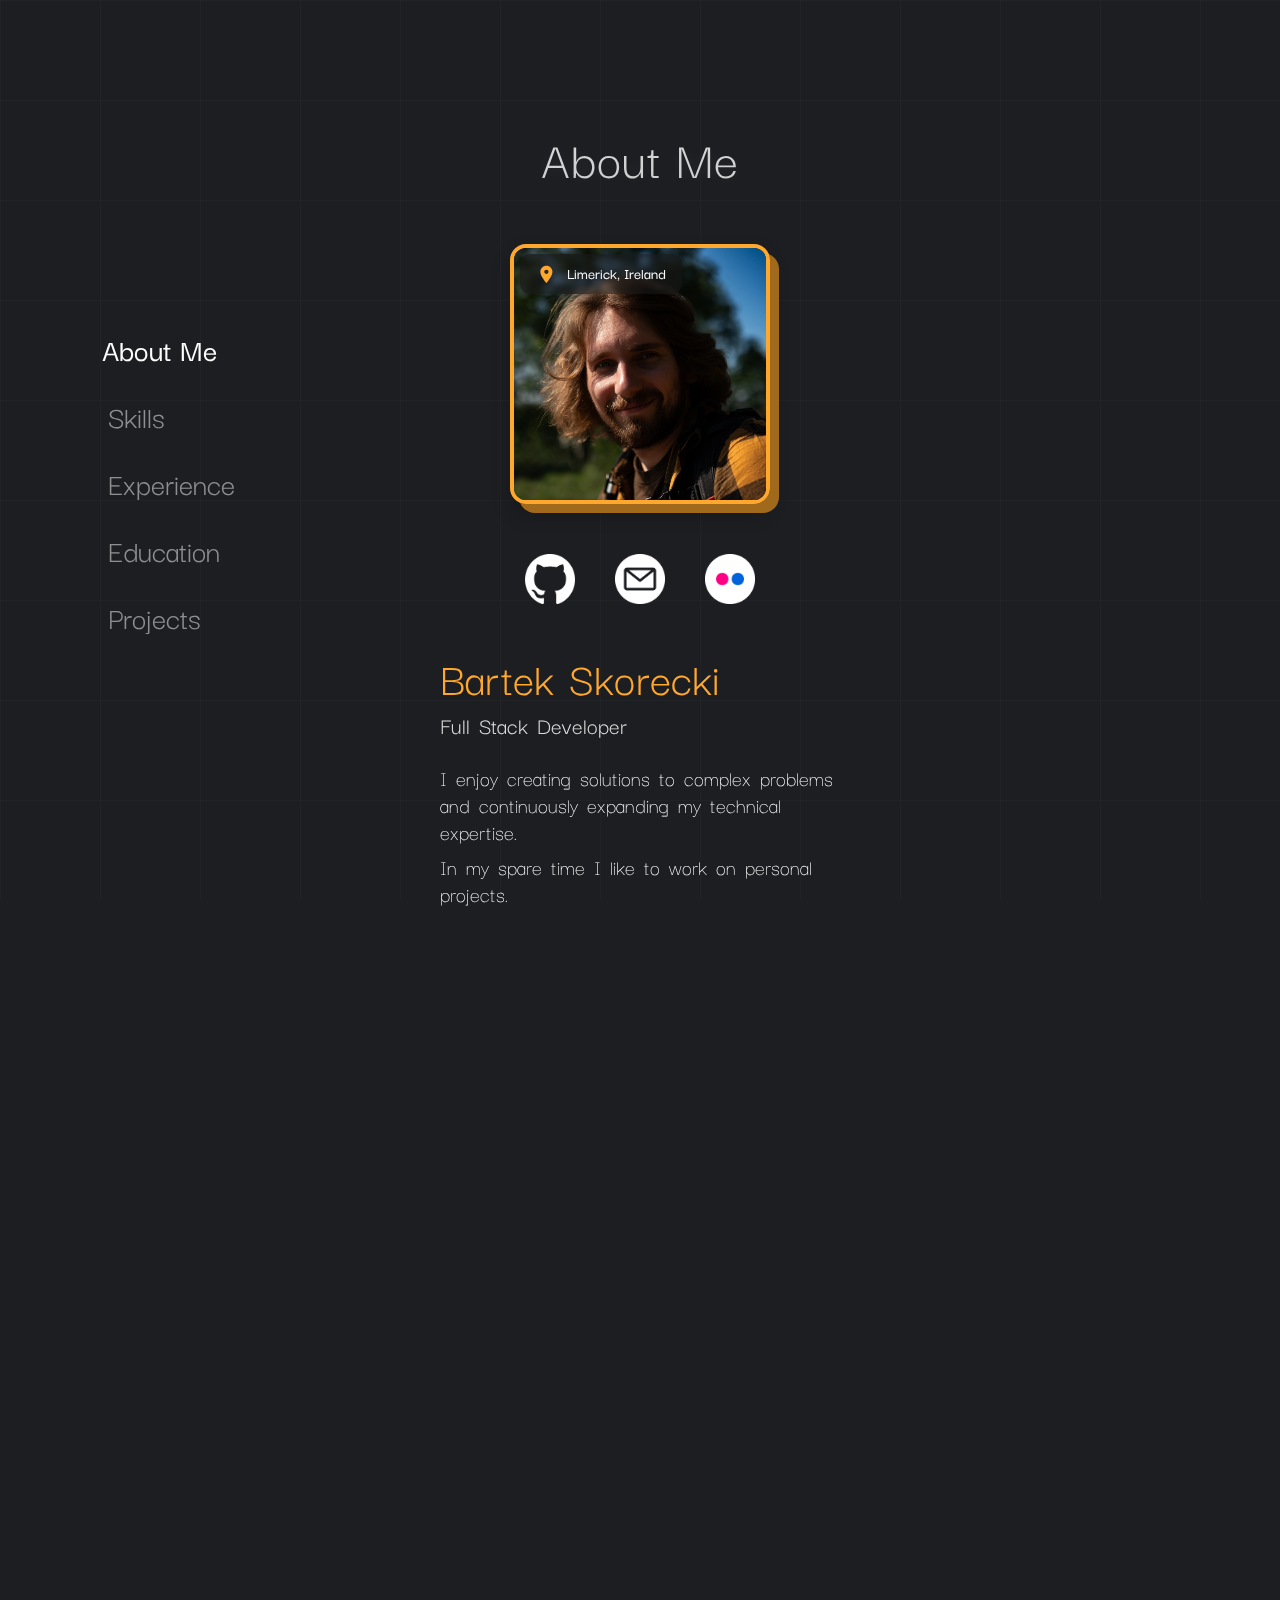
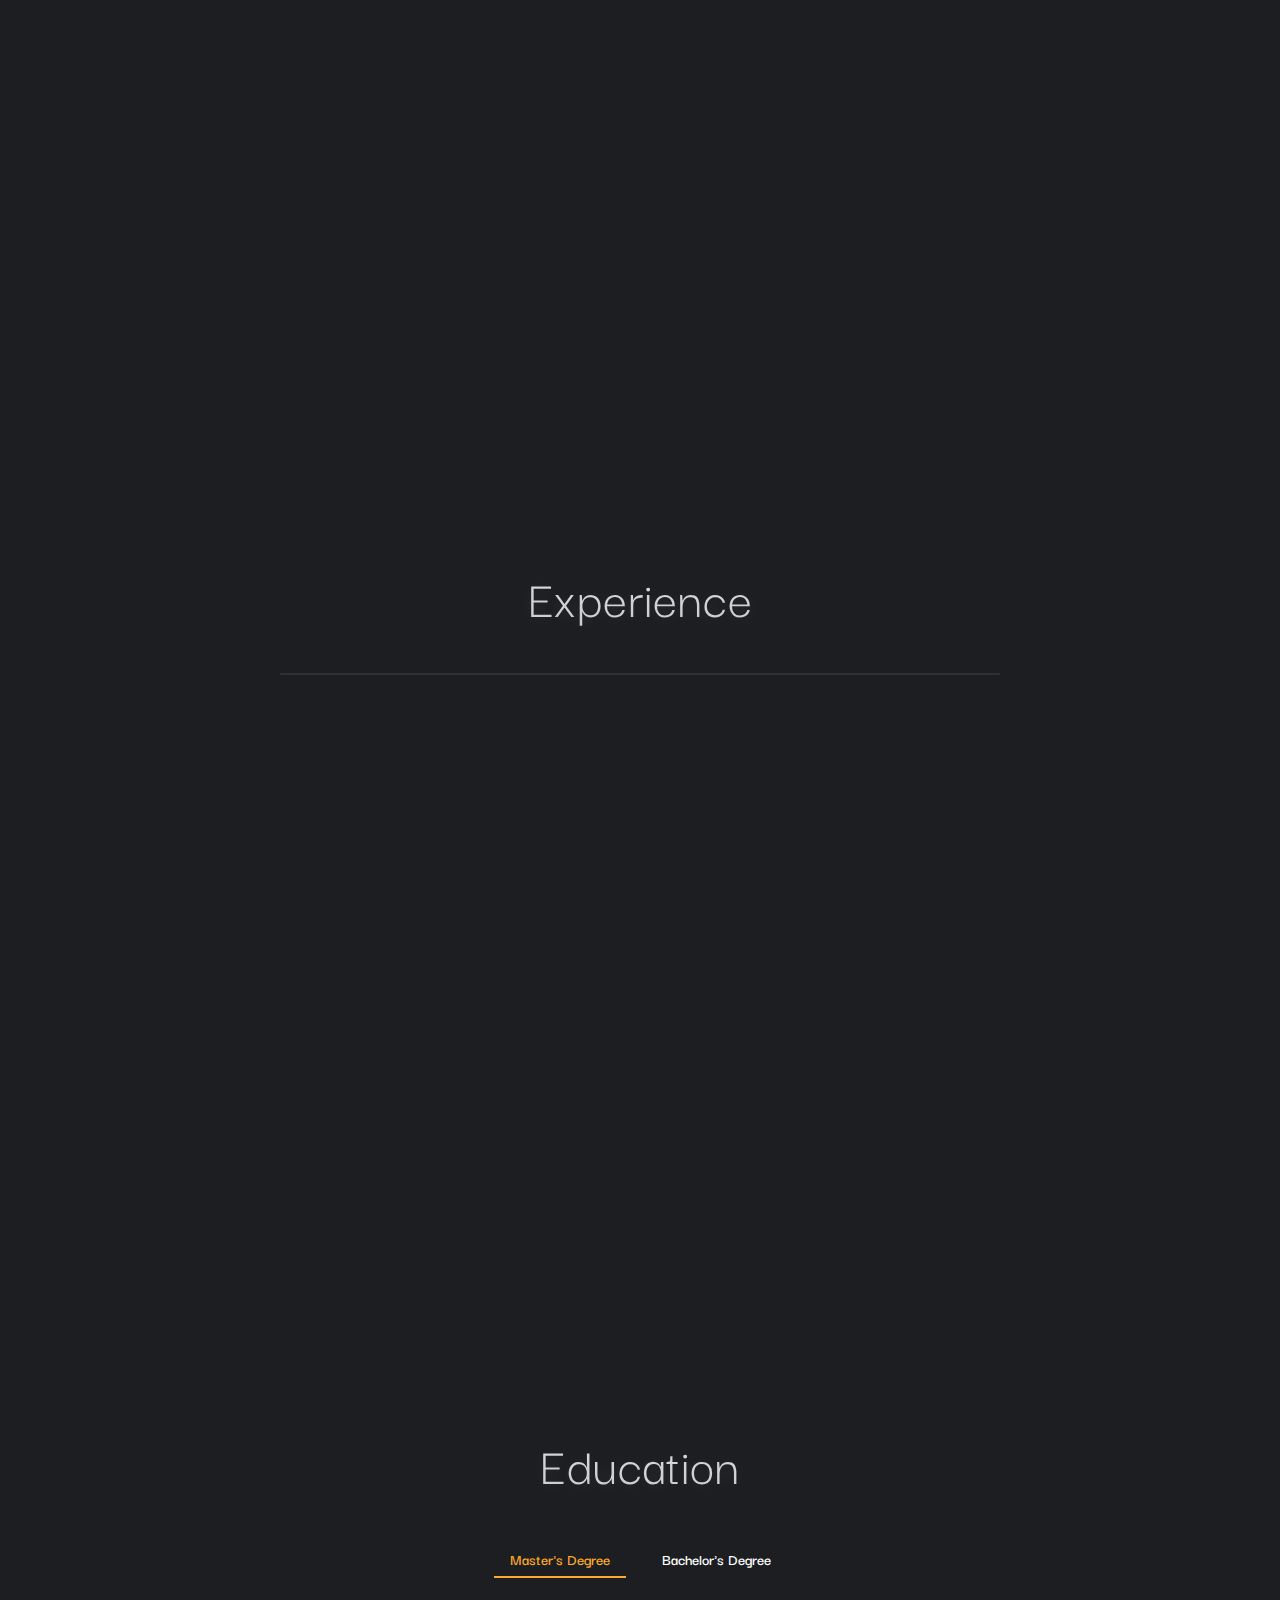
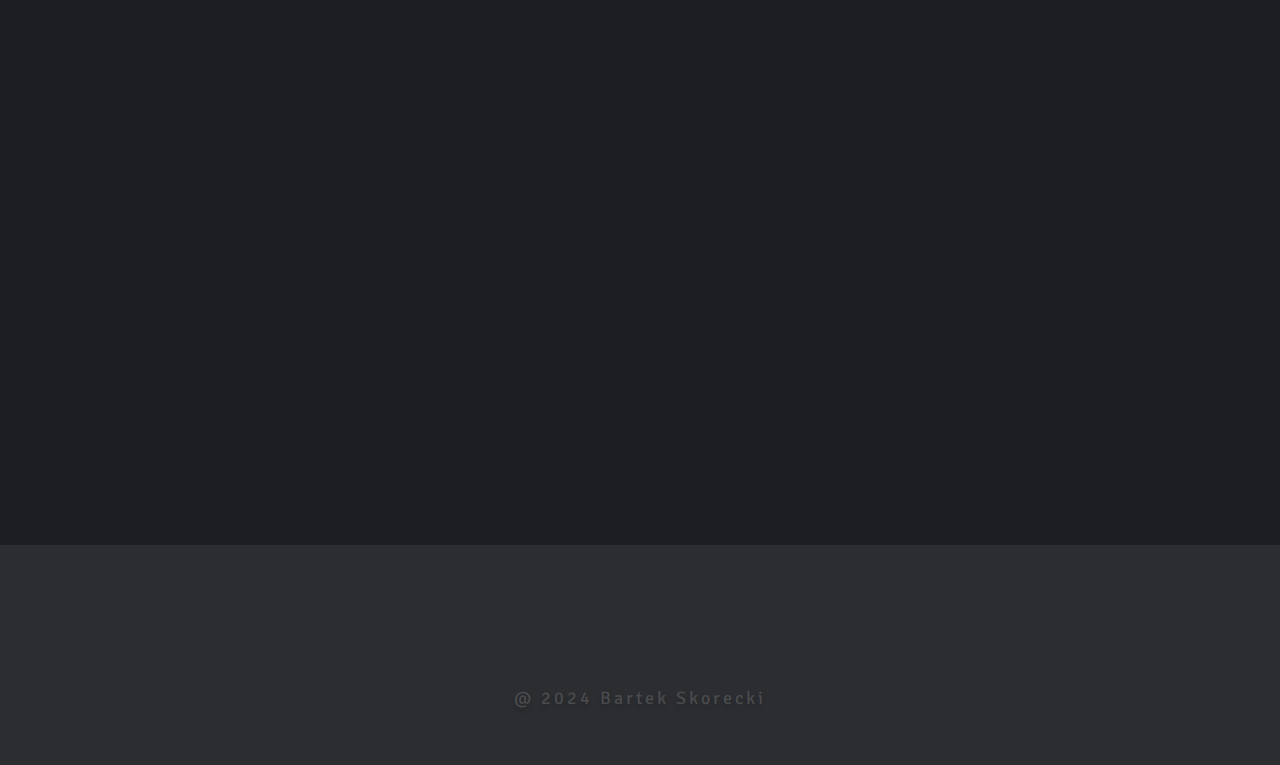
==== commit 4c6662cb: "-updated location on profile picture" ====
--- a/index.html
+++ b/index.html
@@ -54,15 +54,17 @@
         <div class="profileImgDiv alignCenter">
             <div style="display:flex; max-width: var(--contentSize); height: fit-content; flex-wrap: wrap; flex-direction: row; align-items: start; justify-content: center;">
                 <div class="alignCenter" style="display: flex; flex-wrap: wrap; width: calc(var(--profileImageSize) + 150px); height: fit-content; flex-direction: column;">
-                    <div style="position: relative;" class="hidden">
-                        <div class="location-indicator" style="position: absolute; top: 20px; left: 10px; display: flex; align-items: center; gap: 10px; color: white; background: rgba(24, 24, 24, 0.6); padding: 8px 16px; border-radius: 10px; backdrop-filter: blur(2px); box-shadow: 0 4px 6px rgba(0, 0, 0, 0.1); z-index: 1; transition: all 0.3s ease;">
-                            <i class='bx bx-map' style="color: var(--mainHighlight); font-size: 1.2em;"></i>
+                    <div style="position: relative;" class="hidden imageContainerDiv">
+                        <img loading="lazy" class="profileImage noSelect" src="./images/image2.webp" alt="Profile Image">
+                        
+                        <div class="location-indicator">
+                            <svg xmlns="http://www.w3.org/2000/svg" width="1.3em" height="1.3em" viewBox="0 0 24 24" style="color: var(--mainHighlight);">
+                                <path fill="currentColor" d="M12 2C8.13 2 5 5.13 5 9c0 5.25 7 13 7 13s7-7.75 7-13c0-3.87-3.13-7-7-7zm0 9.5a2.5 2.5 0 0 1 0-5a2.5 2.5 0 0 1 0 5z"/>
+                            </svg>
                             <div style="margin-bottom: 2px;">
                                 <span style="font-weight: 500; align-content: center;">Limerick, Ireland</span>
                             </div>
                         </div>
-
-                        <img loading="lazy" class="profileImage noSelect" src="./images/image2.webp" style=" border-radius: 16px; border: 4px solid var(--mainHighlight); box-shadow: 9px 9px 0px var(--secondaryHighlight), 0 10px 20px rgba(0, 0, 0, 0.2); margin-bottom: 20px; margin-top: 10px; transition: all 0.3s ease;" alt="Profile Image">
                     </div>
                     
                     <div class="alignCenter linkIconDiv" style="margin-bottom: 15px;">
--- a/new.css
+++ b/new.css
@@ -1261,4 +1261,50 @@
   .swipe-hint{
     display: none;
   }
-}+}
+
+
+
+
+.imageContainerDiv {
+  .profileImage{
+    border-radius: 16px;
+    border: 4px solid var(--mainHighlight);
+    box-shadow: 9px 9px 0px var(--secondaryHighlight), 0 10px 20px rgba(0, 0, 0, 0.2);
+    margin-bottom: 20px;
+    margin-top: 10px;
+    transition: all 0.3s ease;
+  }
+  .location-indicator{
+    transform: translateY(0%);
+    opacity: 1;
+    position: absolute; 
+    top: 20px; 
+    left: 10px; 
+    display: flex; 
+    align-items: center; 
+    gap: 10px; 
+    color: white; 
+    background: rgba(24, 24, 24, 0.6); 
+    padding: 8px 16px; 
+    border-radius: 10px; 
+    backdrop-filter: blur(2px); 
+    box-shadow: 0 4px 6px rgba(0, 0, 0, 0.1); 
+    z-index: 1; 
+    transform: translateY(0); 
+    opacity: 1; 
+    transition: all 0.3s ease;
+  }
+}
+
+.imageContainerDiv:hover {
+  .profileImage{
+    box-shadow: 0px 0px 0px #a1691b00, 0 10px 20px rgba(0, 0, 0, 0.2);
+    scale: 1.07;
+  }
+  .location-indicator{
+    transform: translateY(-30%);
+    opacity: 0;
+    left: 5px; 
+  }
+}
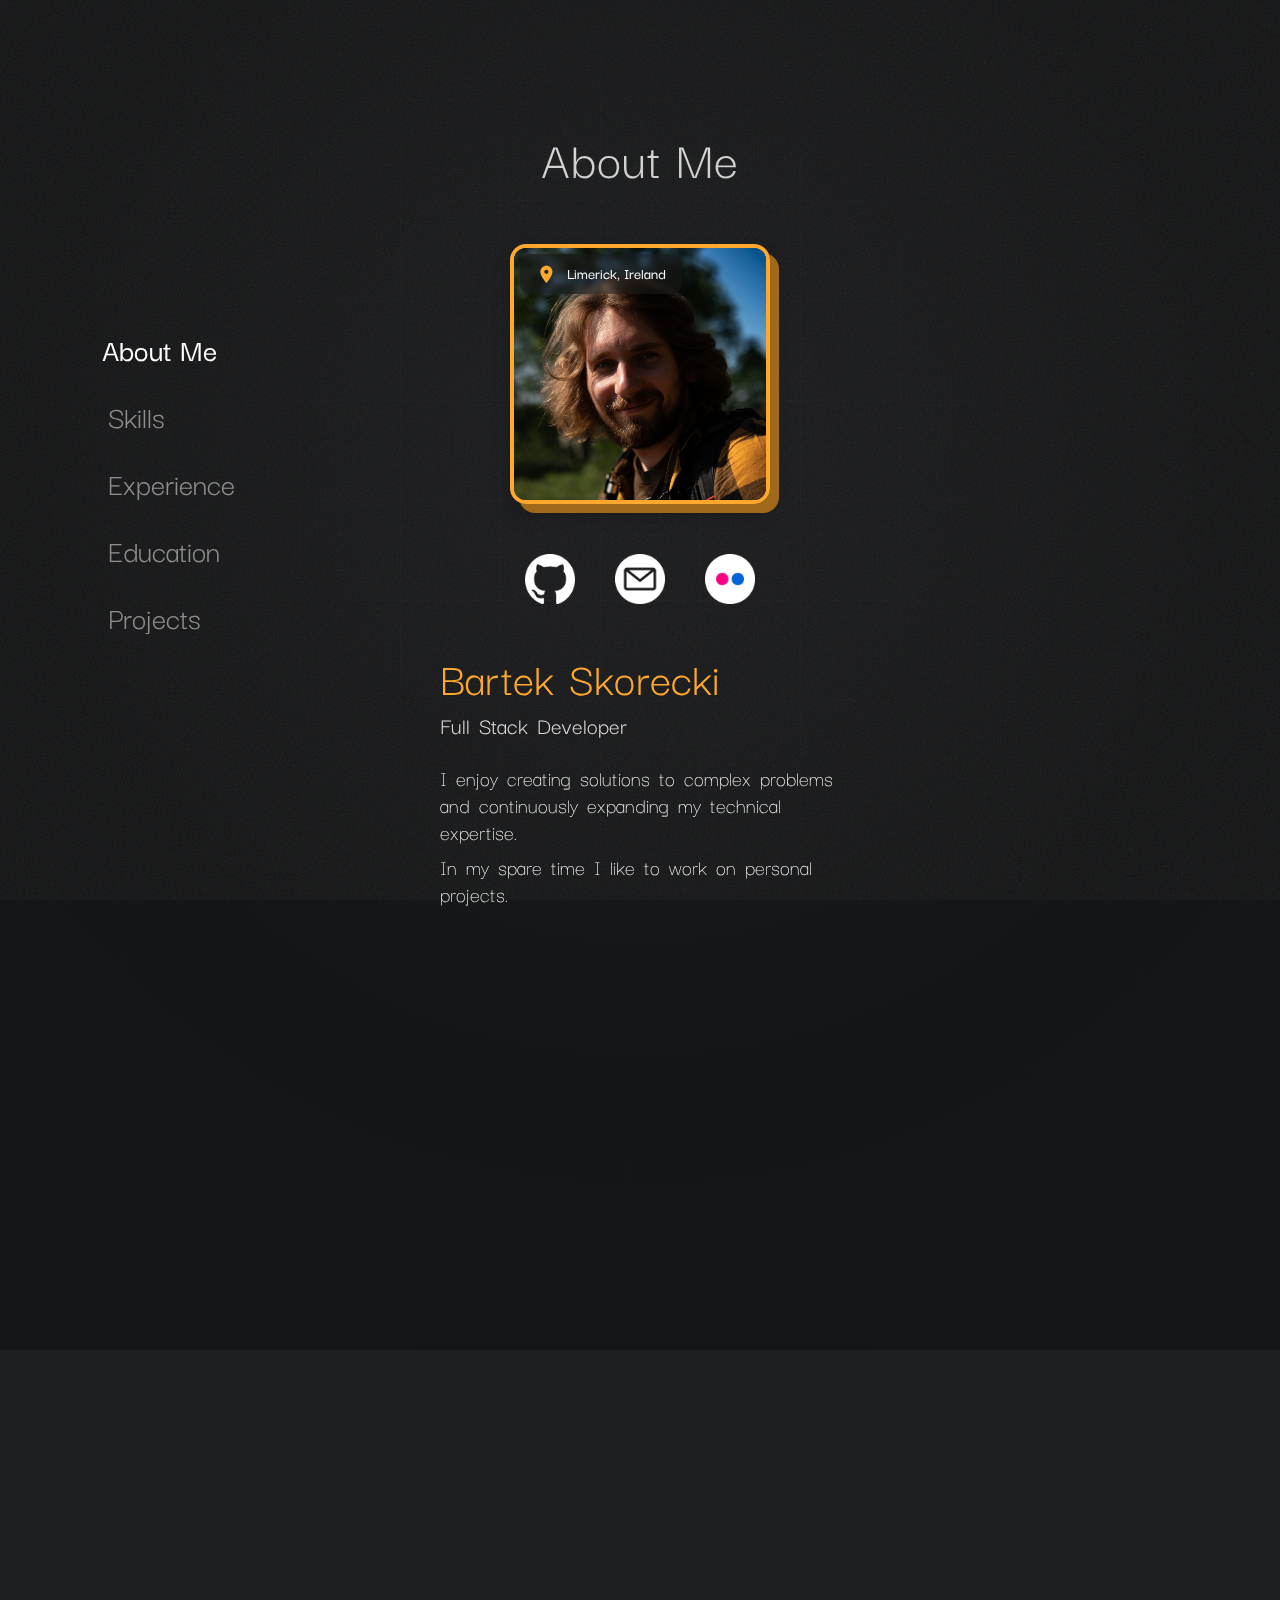
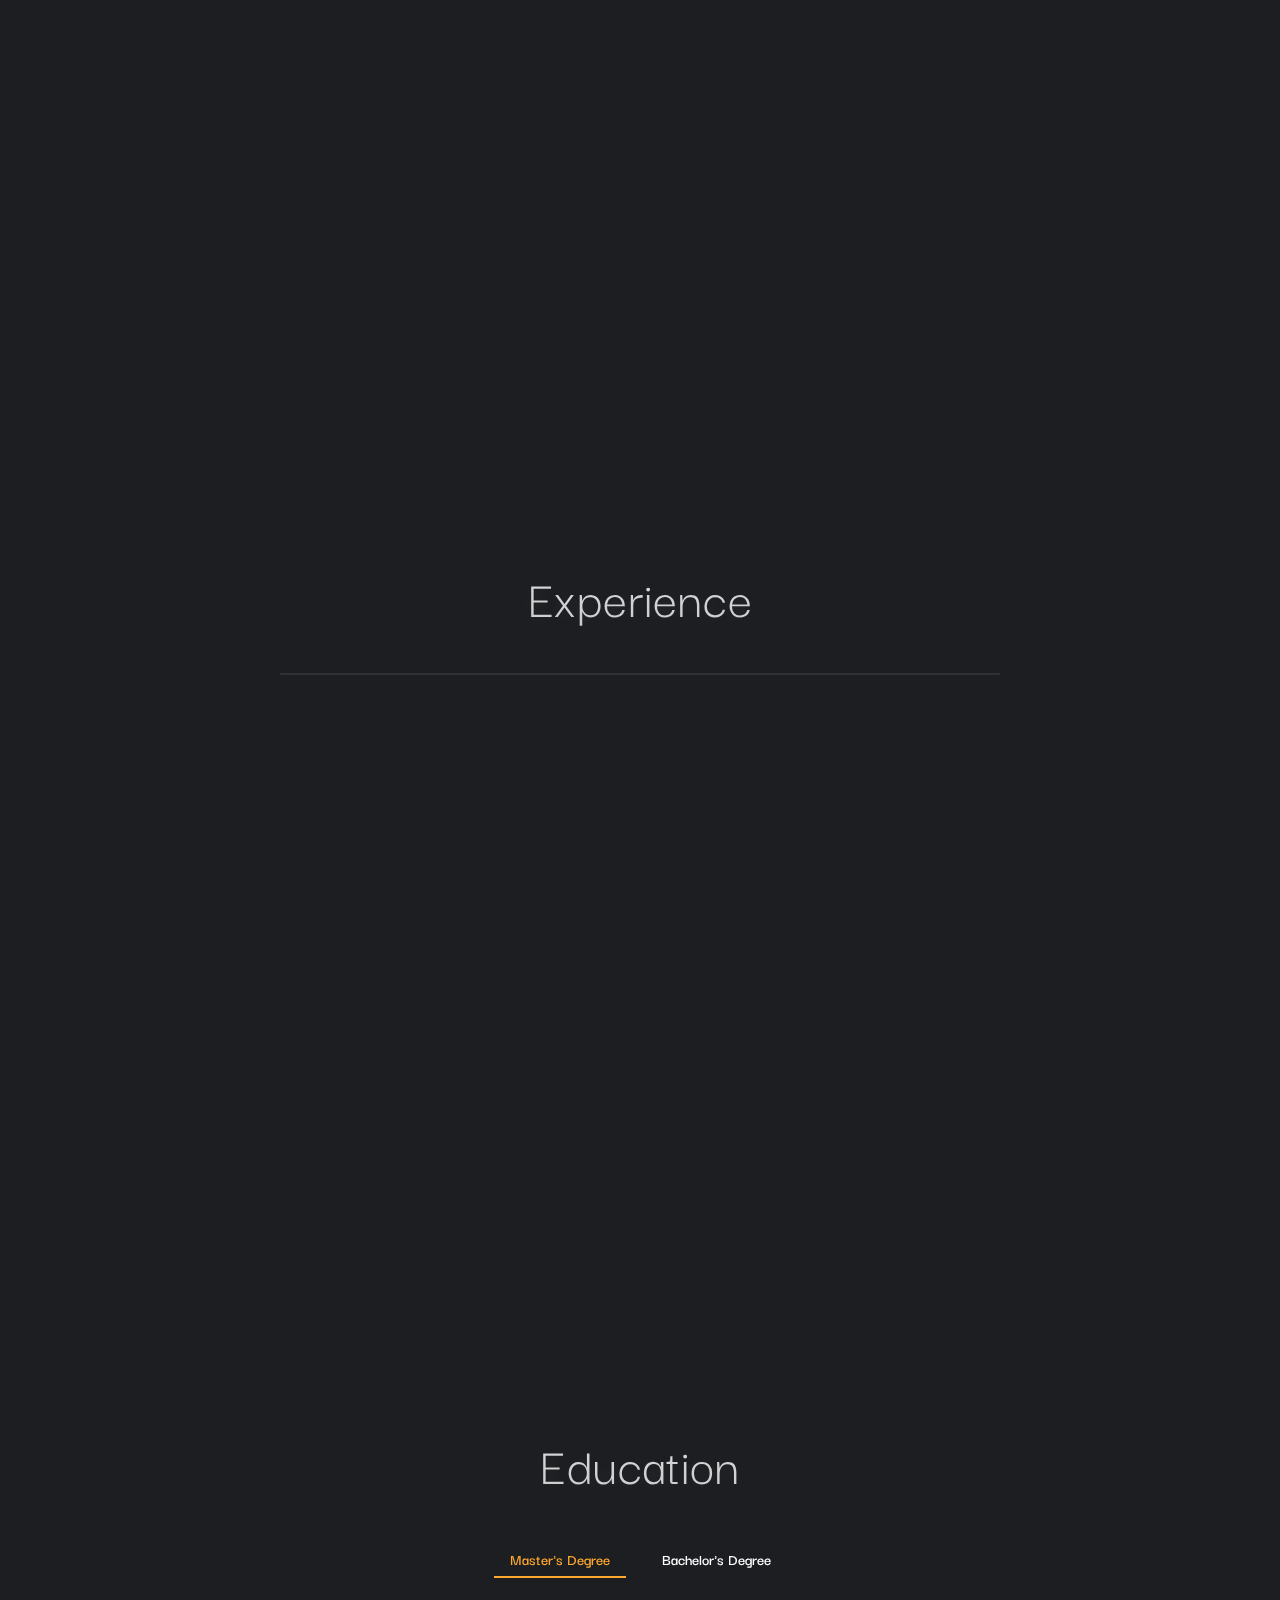
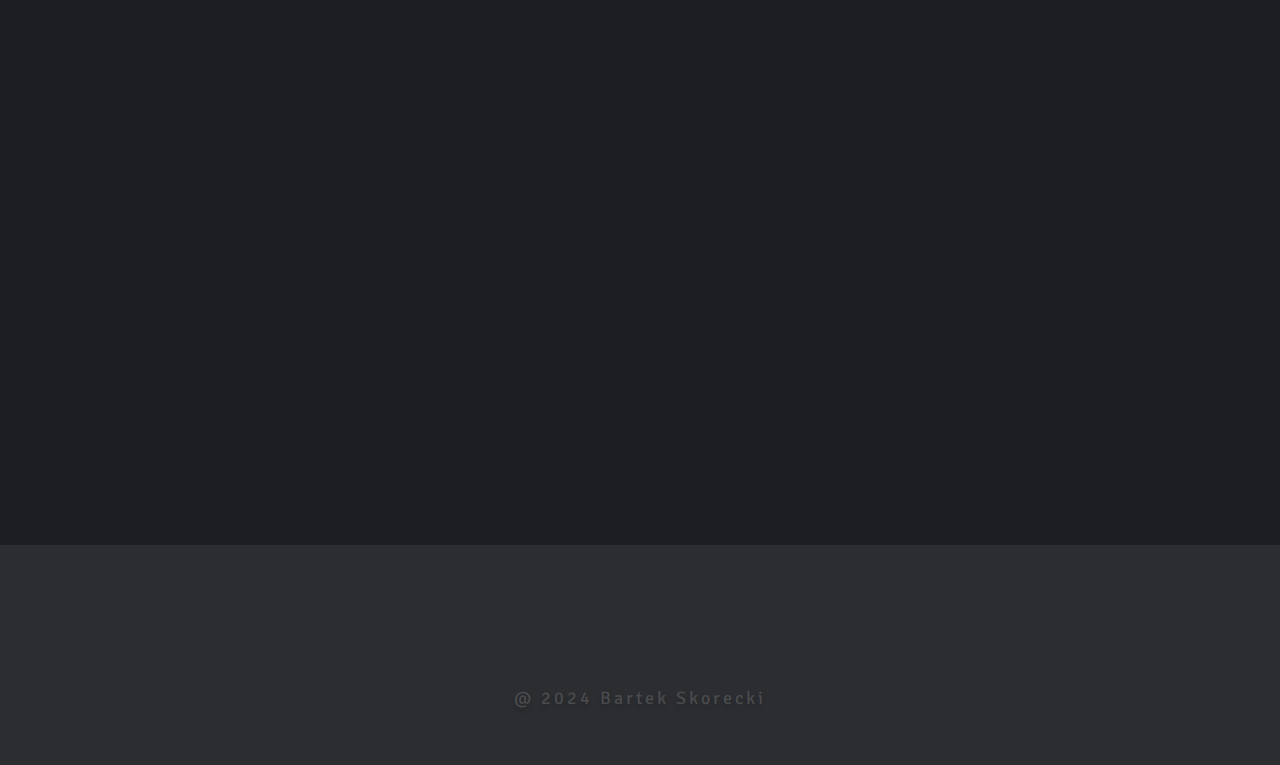
==== commit 8e84e36d: "-added noise to background" ====
--- a/index.html
+++ b/index.html
@@ -16,7 +16,7 @@
 
 <body id="body">
     <!-- <h1 class="content" style="color: white; content: var(--content); position: fixed; z-index: 10000;"></h1> -->
-
+    <div class="background-grid"></div>
 
     <!-- Popup -->
     <div id="projectPopup" class="alignCenter" style="height: 100%; width: 100%; position: fixed; z-index: 20; background-color: rgba(70, 70, 70, 0.151); backdrop-filter: blur(10px); display: none;"></div>
@@ -298,10 +298,7 @@
 
                     <div style="width: 100%; display: flex; justify-content: center; width: 100% ; ">
                         <div class='container' style="width: 100%; overflow: hidden; height: 100px; margin-right: 40px;">
-                            <div class='overflow-hid-div skills'>
-                                <div style="background: linear-gradient(90deg, #1c1e22 0%, #1c1e2200 100%); height: 100%; width: 40px; z-index: 1200; position: absolute;"></div>
-                                <div style="background: linear-gradient(90deg, #1c1e2200 0%, #1c1e22 100%); height: 100%; width: 40px; z-index: 1200; position: absolute; right: 0;"></div>
-
+                            <div class='overflow-hid-div skills' style="mask-image: linear-gradient(90deg, transparent 0%, #ffffff 5%, #ffffff 95%, transparent 100%); -webkit-mask-image: linear-gradient(90deg, transparent 0%, #ffffff 5%, #ffffff 95%, transparent 100%);">
                                 <div class='inner row scrollSkills2'>
                                     <div id="html" class="skill itim"> <img loading="lazy" src="./images/icons/circle.png" alt=""> HTML</div>
                                     <div id="css" class="skill itim"> <img loading="lazy" src="./images/icons/circle.png" alt=""> SCSS</div>
@@ -346,8 +343,6 @@
                                     <div id="databases" class="skill itim"> <img loading="lazy" src="./images/icons/circle.png" alt=""> Databases</div>
                                     <div id="responsive" class="skill itim"> <img loading="lazy" src="./images/icons/circle.png" alt=""> Responsive Design</div>
                                 </div>
-
-                                
                             </div>
                         </div>
                     </div>
@@ -419,10 +414,7 @@
     
                         <div style="width: 100%; display: flex; justify-content: center; width: 100% ; ">
                             <div class='container' style="width: 100%; overflow: hidden; height: 100px; margin-right: 40px;">
-                                <div class='overflow-hid-div skills'>
-                                    <div style="background: linear-gradient(90deg, #1c1e22 0%, #1c1e2200 100%); height: 100%; width: 40px; z-index: 1200; position: absolute;"></div>
-                                    <div style="background: linear-gradient(90deg, #1c1e2200 0%, #1c1e22 100%); height: 100%; width: 40px; z-index: 1200; position: absolute; right: 0;"></div>
-    
+                                <div class='overflow-hid-div skills' style="mask-image: linear-gradient(90deg, transparent 0%, #ffffff 5%, #ffffff 95%, transparent 100%); -webkit-mask-image: linear-gradient(90deg, transparent 0%, #ffffff 5%, #ffffff 95%, transparent 100%);">
                                     <div class='inner row scrollSkills1'>
                                         <div class="skill itim"> <img loading="lazy" src="./images/icons/circle.png" alt=""> HTML</div>
                                         <div class="skill itim"> <img loading="lazy" src="./images/icons/circle.png" alt=""> CSS</div>
@@ -520,9 +512,7 @@
     
                         <div style="width: 100%; display: flex; justify-content: center; width: 100% ; ">
                             <div class='container' style="width: 100%; overflow: hidden; height: 100px; margin-right: 40px;">
-                                <div class='overflow-hid-div skills'>
-                                    <div style="background: linear-gradient(90deg, #1c1e22 0%, #1c1e2200 100%); height: 100%; width: 40px; z-index: 1200; position: absolute;"></div>
-                                    <div style="background: linear-gradient(90deg, #1c1e2200 0%, #1c1e22 100%); height: 100%; width: 40px; z-index: 1200; position: absolute; right: 0;"></div>
+                                <div class='overflow-hid-div skills' style="mask-image: linear-gradient(90deg, transparent 0%, #ffffff 5%, #ffffff 95%, transparent 100%); -webkit-mask-image: linear-gradient(90deg, transparent 0%, #ffffff 5%, #ffffff 95%, transparent 100%);">
                                     <div class='inner row scrollSkills2'>
                                         <div class="skill itim"> <img loading="lazy" src="./images/icons/circle.png" alt=""> Java</div>
                                         <div class="skill itim"> <img loading="lazy" src="./images/icons/circle.png" alt=""> Python</div>
--- a/new.css
+++ b/new.css
@@ -239,21 +239,94 @@
 
 
 /* Layout */
-body{
+body {
     background-color: #1C1E22;
+    position: relative;
+    margin: 0;
+    padding: 0;
+    overflow-y: auto;
+}
+
+/* Primary gradient background */
+body::before {
+  content: '';
+  position: fixed;
+  inset: -50%;
+  width: 200%;
+  height: 200%;
+  background: radial-gradient(
+      circle at center,
+      #1b1c1e 0%,    /* center */
+      #141516 40%,   /* Lighter transition */
+      #151618 70%,   /* Darker base color */
+      #111214 90%    /* Darker edges */
+  );
+  filter: blur(0.1px);
+  animation: subtleFloat 20s ease-in-out infinite;
+  z-index: -3;
+  transition: opacity 0.3s ease;
+}
+
+/* Add this new style */
+body.popup-open::before {
+  animation: none;
+  opacity: 0;
+}
+
+/* Animated noise overlay with reduced noise */
+body::after {
+    content: '';
+    position: fixed;
+    inset: 0;
+    background: 
+        linear-gradient(
+            to bottom,
+            transparent 0%,
+            rgba(28, 30, 34, 0.03) 50%,
+            transparent 100%
+        ),
+        url("data:image/svg+xml,%3Csvg viewBox='0 0 800 800' xmlns='http://www.w3.org/2000/svg'%3E%3Cfilter id='noiseFilter'%3E%3CfeTurbulence type='fractalNoise' baseFrequency='0.6' numOctaves='4' stitchTiles='stitch'/%3E%3C/filter%3E%3Crect width='100%25' height='100%25' filter='url(%23noiseFilter)'/%3E%3C/svg%3E");
+    opacity: 0.08;
+    z-index: -2;
+    pointer-events: none;
+    filter: blur(0.05px);
+}
+
+/* Refined grid overlay */
+.background-grid {
+    content: '';
+    position: fixed;
+    inset: 0;
     background-image:
-        radial-gradient(circle at center, rgba(255, 255, 255, 0.015) 0, rgba(255, 255, 255, 0.005) 1px, transparent 1px),
-        linear-gradient(to right, rgba(255, 255, 255, 0.015) 1px, transparent 1px), 
-        linear-gradient(to bottom, rgba(255, 255, 255, 0.015) 1px, transparent 1px); 
-    background-size: 100px 100px; 
-    background-attachment: fixed;
-    margin: 0px;
-    padding: 0px;
-    overflow-y: auto;
-  }
-
-
-  .boxTitle {
+        linear-gradient(to right, rgba(255, 255, 255, 0.015) 1px, transparent 1px),
+        linear-gradient(to bottom, rgba(255, 255, 255, 0.015) 1px, transparent 1px);
+    background-size: 100px 100px;
+    mask-image: radial-gradient(
+        circle at center,
+        black 0%,
+        rgba(0, 0, 0, 0.8) 35%,
+        transparent 70%
+    );
+    z-index: -1;
+    filter: blur(0.2px);
+}
+
+@keyframes subtleFloat {
+    0%, 100% {
+        transform: translate(0, 0) scale(1);
+    }
+    25% {
+        transform: translate(-12%, 12%) scale(1.15);
+    }
+    50% {
+        transform: translate(12%, -12%) scale(1);
+    }
+    75% {
+        transform: translate(-12%, -12%) scale(0.85);
+    }
+}
+
+.boxTitle {
     color: #f8f8f8;
     font-size: var(--TitleText);
     font-weight: 400;
@@ -359,6 +432,7 @@
 
   .hidden2{
     opacity: 0;
+    /* transition: transform 1s ease, opacity 1.3s ease, scale 1.3s ease; */
     transition: all 0.9s;
     filter: blur(2px);
     transform: translateX(100%);
@@ -699,20 +773,34 @@
     
   }
 
-  .scrollSkills1{
-    animation: scrollSkills linear 60s infinite ;
-    animation-direction: alternate;
-  }
-
-  .scrollSkills2{
-    animation: scrollSkills linear 60s infinite ;
-    animation-direction: alternate-reverse;
-  }
-
-
-  @keyframes scrollSkills {
-    0% {transform: translateX(0%) ;}
-    100% {transform: translateX(-1200%) ;}
+  @keyframes scroll {
+    0% {
+      transform: translateX(0);
+    }
+    100% {
+      transform: translateX(calc(-100px * 14)); /* Adjust based on your item width and count */
+    }
+  }
+
+  @keyframes scroll2 {
+    100% {
+      transform: translateX(0);
+    }
+    0% {
+      transform: translateX(calc(-100px * 14)); /* Adjust based on your item width and count */
+    }
+  }
+
+  .scrollSkills1 {
+    animation: scroll 30s linear infinite;
+    display: flex;
+    width: fit-content;
+  }
+
+  .scrollSkills2 {
+    animation: scroll2 30s linear infinite;
+    display: flex;
+    width: fit-content;
   }
 
 
@@ -859,6 +947,8 @@
     transition: 0.3s ease;
   }
   .topProjectBar{
+    border-top-left-radius: 10px;
+    border-top-right-radius: 10px;
     border-bottom-left-radius: 10px;
     border-bottom-right-radius: 10px;
     transition: 0.3s ease;
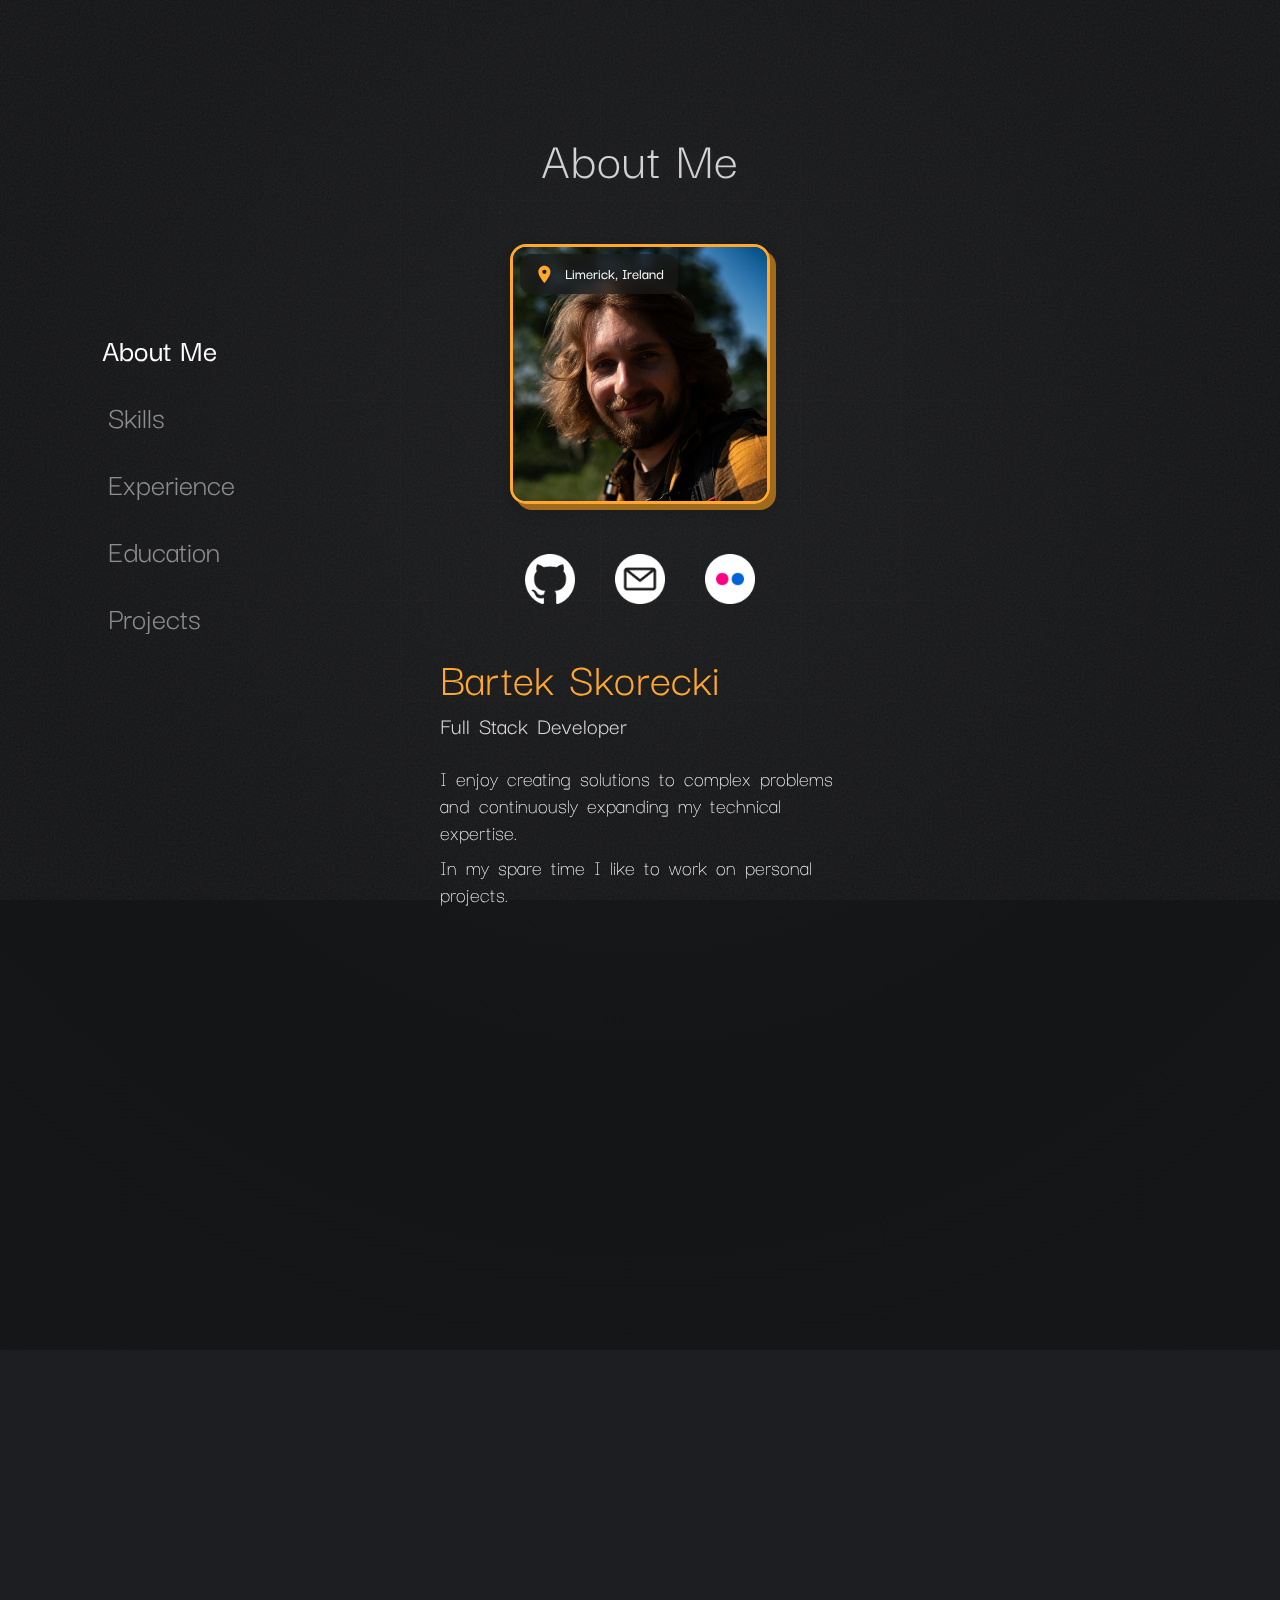
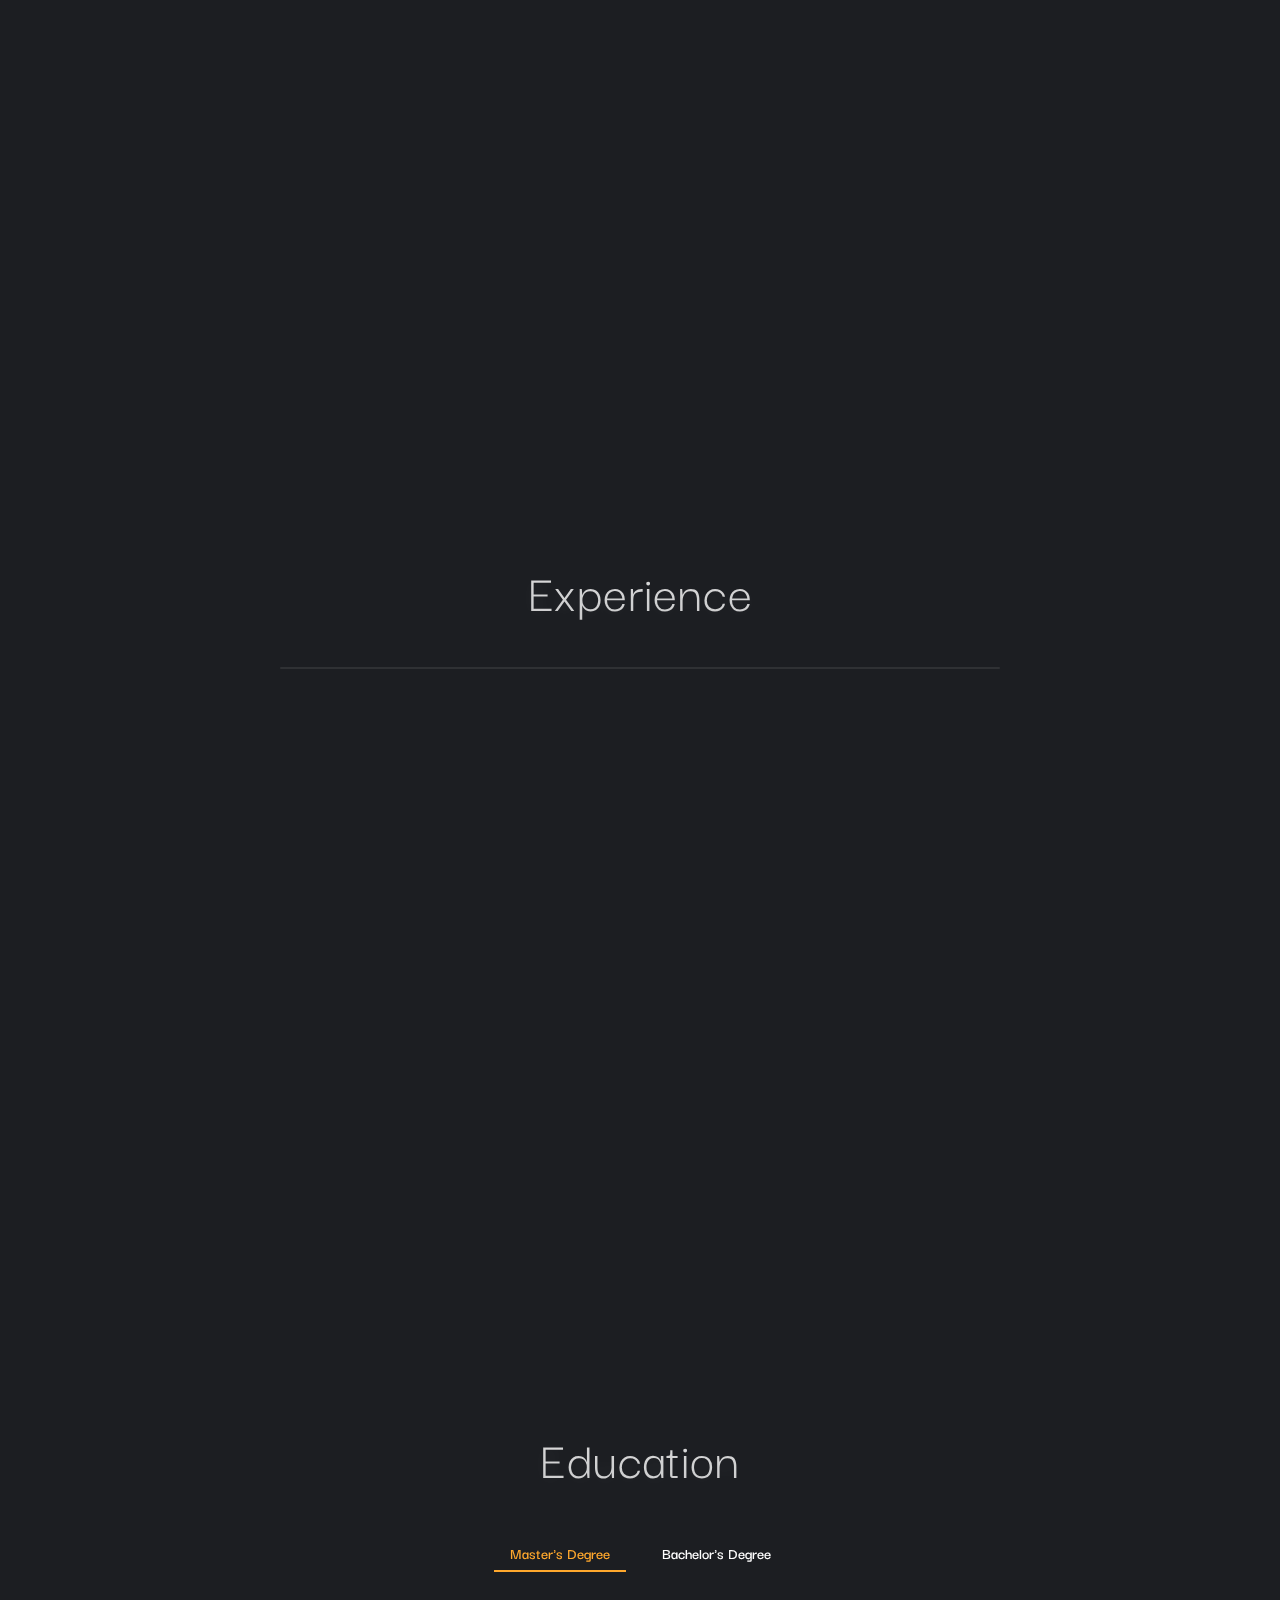
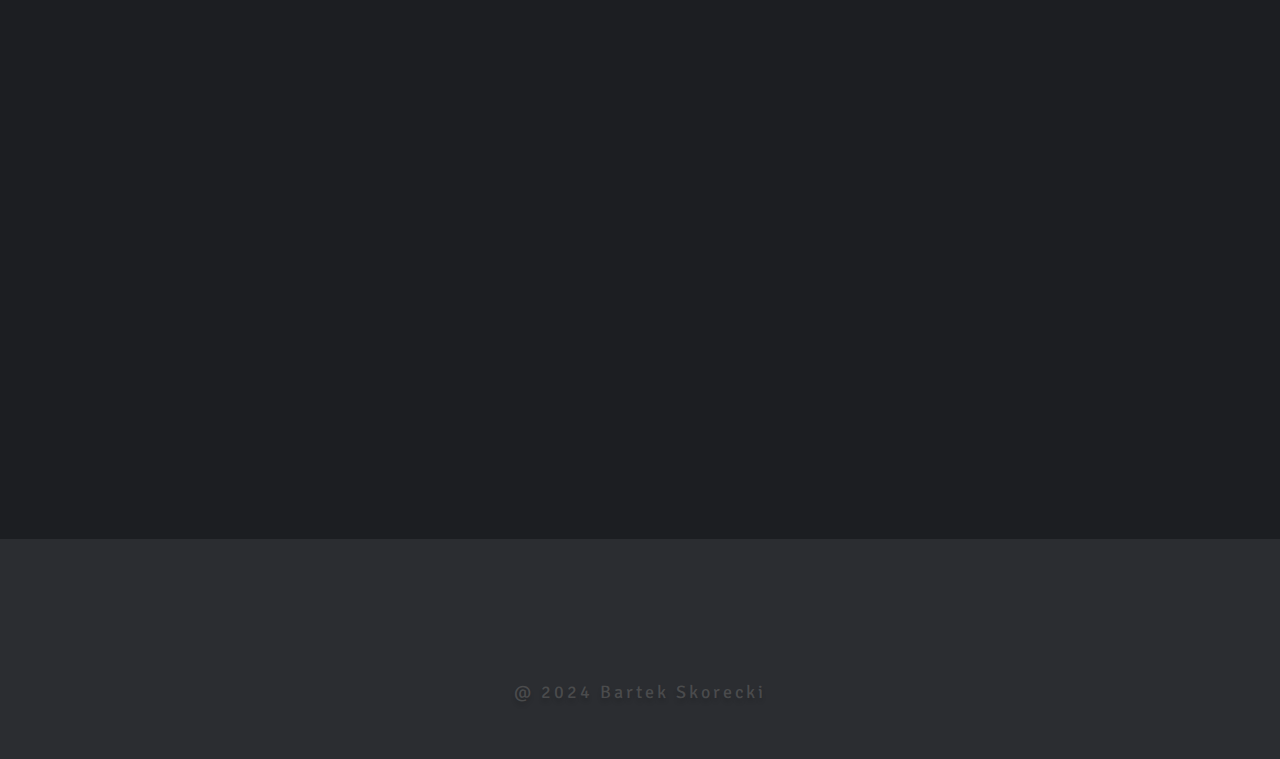
==== commit 2eae683e: "-added new tags -adjusted colours" ====
--- a/index.html
+++ b/index.html
@@ -110,14 +110,14 @@
                         </h6>
                         
                         
-                        <div class="hidden2" style="display: flex; gap: 16px; flex-wrap: wrap; margin-top: 30px;">
-                            <div class="tech-tag"><i class='bx bx-code-alt'></i> <span style="position: relative; top: -1px; font-weight: 500;">Web Dev</span></div>
-                            <div class="tech-tag"><i class='bx bx-cloud'></i> <span style="position: relative; top: -1px; font-weight: 500;">SaaS</span></div>
-                            <div class="tech-tag"><i class='bx bx-git-repo-forked'></i> <span style="position: relative; top: -1px; font-weight: 500;">Open Source</span></div>
-                            <div class="tech-tag"><i class='bx bx-extension'></i> <span style="position: relative; top: -1px; font-weight: 500;">Extensions</span></div>
-                            <div class="tech-tag"><i class='bx bx-code-curly'></i> <span style="position: relative; top: -1px; font-weight: 500;">Frontend/Backend</span></div>
-                            <div class="tech-tag"><i class='bx bx-palette'></i> <span style="position: relative; top: -1px; font-weight: 500;">UI/UX</span></div>
-                        </div>
+                        <div class="skill-tags hidden2" style="margin-top: 28px;">
+                            <span class="skill-tag"><i class="fas fa-code" style="margin-right: 4px;"></i> Web Dev</span>
+                            <span class="skill-tag"><i class="fas fa-cloud" style="margin-right: 4px;"></i> SaaS</span>
+                            <span class="skill-tag"><i class="fas fa-code-branch" style="margin-right: 4px;"></i> Open Source</span>
+                            <span class="skill-tag"><i class="fas fa-puzzle-piece" style="margin-right: 4px;"></i> Extensions</span>
+                            <span class="skill-tag"><i class="fas fa-layer-group" style="margin-right: 4px;"></i> Frontend/Backend</span>
+                            <span class="skill-tag"><i class="fas fa-paint-brush" style="margin-right: 4px;"></i> UI/UX</span>
+                          </div>
                     </div>
                 </div>
             </div>
--- a/new.css
+++ b/new.css
@@ -1273,21 +1273,6 @@
 }
 
 
-.tech-tag {
-    background: rgba(255, 255, 255, 0.05);
-    padding: 8px 12px;
-    border-radius: 6px;
-    font-size: 0.9em;
-    display: flex;
-    align-items: center;
-    gap: 6px;
-    border: 1px solid rgba(255, 255, 255, 0.1);
-}
-
-.tech-tag i {
-    color: var(--mainHighlight);
-}
-
 
 
 
@@ -1357,44 +1342,81 @@
 
 
 .imageContainerDiv {
-  .profileImage{
+  .profileImage {
     border-radius: 16px;
-    border: 4px solid var(--mainHighlight);
-    box-shadow: 9px 9px 0px var(--secondaryHighlight), 0 10px 20px rgba(0, 0, 0, 0.2);
+    border: 3px solid var(--mainHighlight);
+    box-shadow: 6px 6px 0px var(--secondaryHighlight), 0 8px 16px rgba(0, 0, 0, 0.15);
     margin-bottom: 20px;
     margin-top: 10px;
     transition: all 0.3s ease;
   }
-  .location-indicator{
+
+  .location-indicator {
+    background: rgba(24, 24, 24, 0.75);
+    backdrop-filter: blur(4px);
+    padding: 8px 14px;
+    border-radius: 12px;
     transform: translateY(0%);
     opacity: 1;
-    position: absolute; 
-    top: 20px; 
-    left: 10px; 
-    display: flex; 
-    align-items: center; 
-    gap: 10px; 
-    color: white; 
-    background: rgba(24, 24, 24, 0.6); 
-    padding: 8px 16px; 
-    border-radius: 10px; 
-    backdrop-filter: blur(2px); 
-    box-shadow: 0 4px 6px rgba(0, 0, 0, 0.1); 
-    z-index: 1; 
-    transform: translateY(0); 
-    opacity: 1; 
+    position: absolute;
+    top: 20px;
+    left: 10px;
+    display: flex;
+    align-items: center;
+    gap: 10px;
+    color: white;
+    box-shadow: 0 4px 6px rgba(0, 0, 0, 0.1);
+    z-index: 1;
     transition: all 0.3s ease;
   }
 }
 
 .imageContainerDiv:hover {
-  .profileImage{
-    box-shadow: 0px 0px 0px #a1691b00, 0 10px 20px rgba(0, 0, 0, 0.2);
-    scale: 1.07;
-  }
-  .location-indicator{
-    transform: translateY(-30%);
+  .profileImage {
+    transform: scale(1.05);
+    box-shadow: 0px 0px 0px var(--secondaryHighlight), 0 8px 16px rgba(0, 0, 0, 0.15);
+  }
+  
+  .location-indicator {
+    transform: translateY(-40%);
     opacity: 0;
-    left: 5px; 
-  }
-}
+    left: 5px;
+  }
+}
+
+.skill-tags {
+  display: flex;
+  flex-wrap: wrap;
+  gap: 12px;
+}
+
+.skill-tag {
+  background: rgba(255, 255, 255, 0.05);
+  border: 1px solid rgba(255, 255, 255, 0.1);
+  padding: 8px 16px;
+  border-radius: 50px;
+  font-size: 0.9rem;
+  color: rgba(255, 255, 255, 0.8);
+  transition: all 0.2s ease;
+  cursor: default;
+  font-weight: 500;
+}
+
+.skill-tag:hover {
+  background: var(--mainHighlight);
+  color: #1C1E22;
+  transform: translateY(-2px);
+}
+
+
+
+
+
+/* Responsive adjustments */
+@media (max-width: 992px) {
+  
+  .skill-tags {
+    justify-content: center;
+  }
+  
+}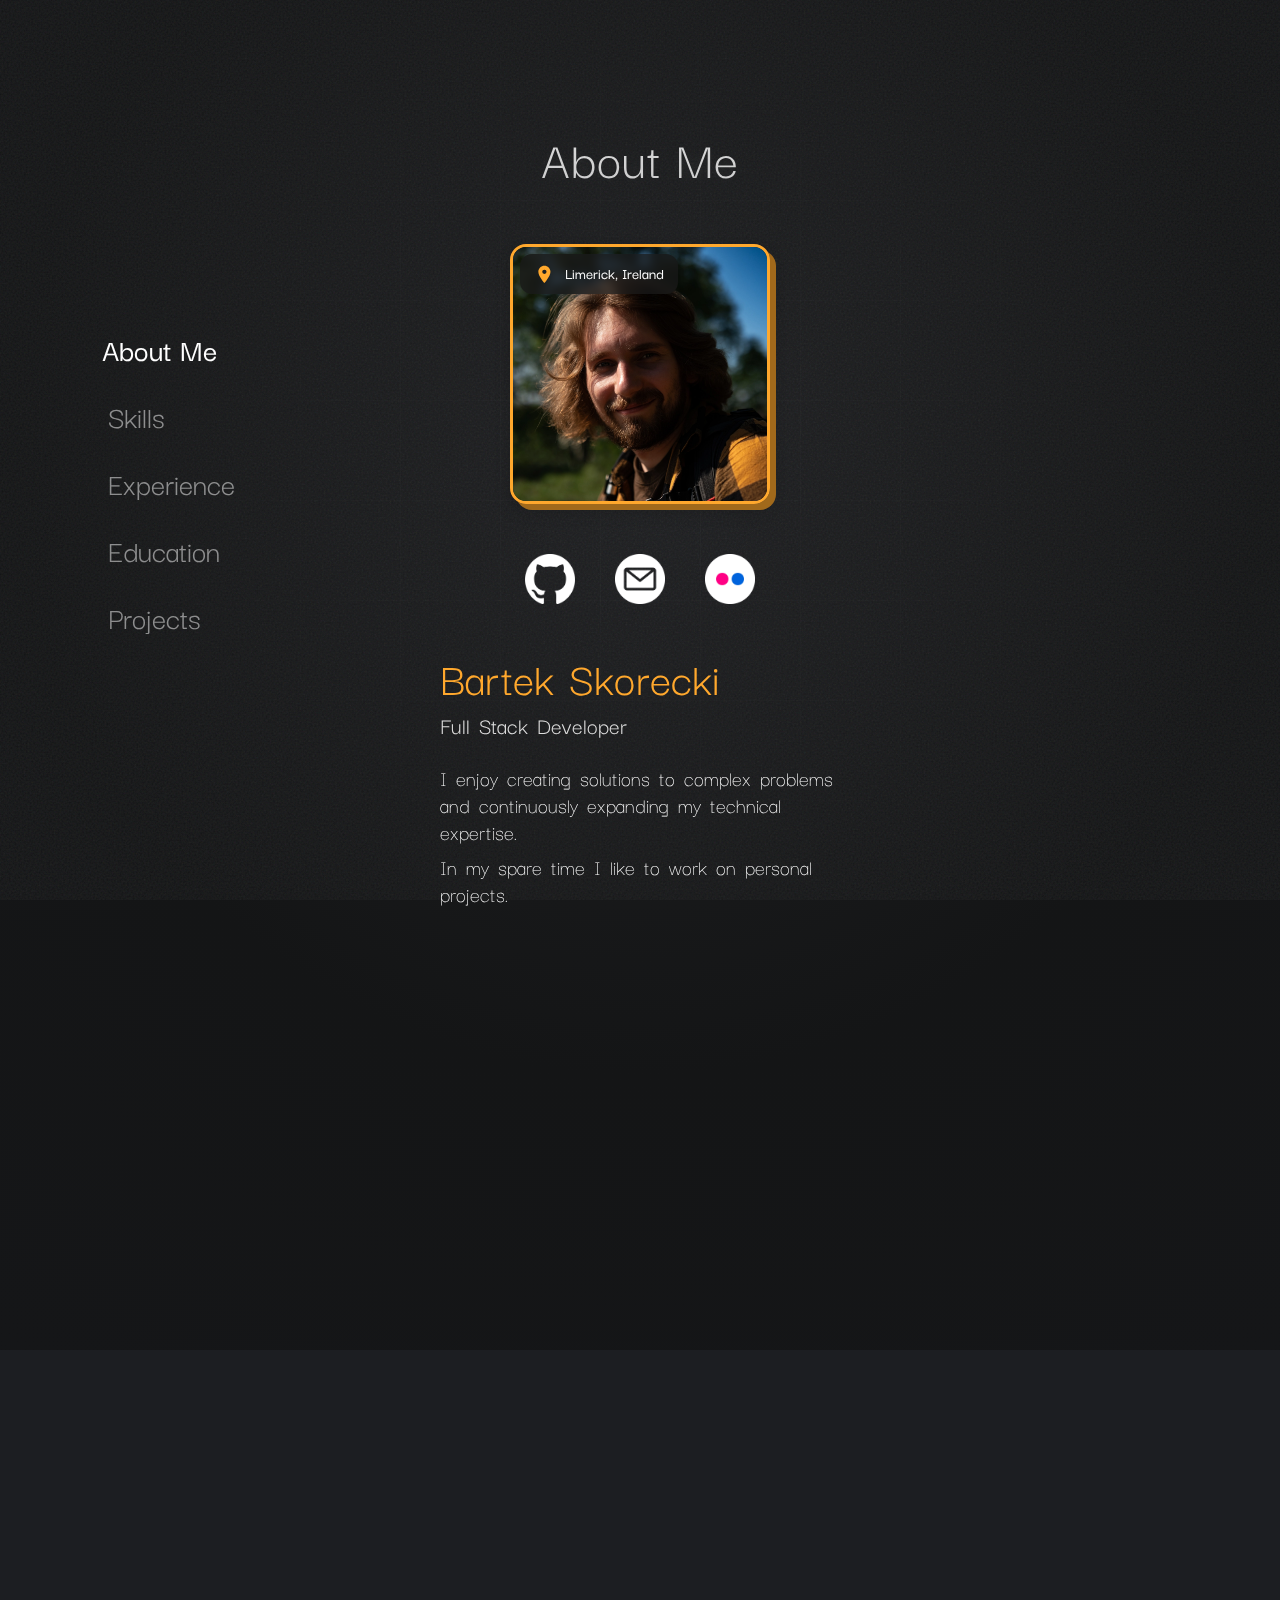
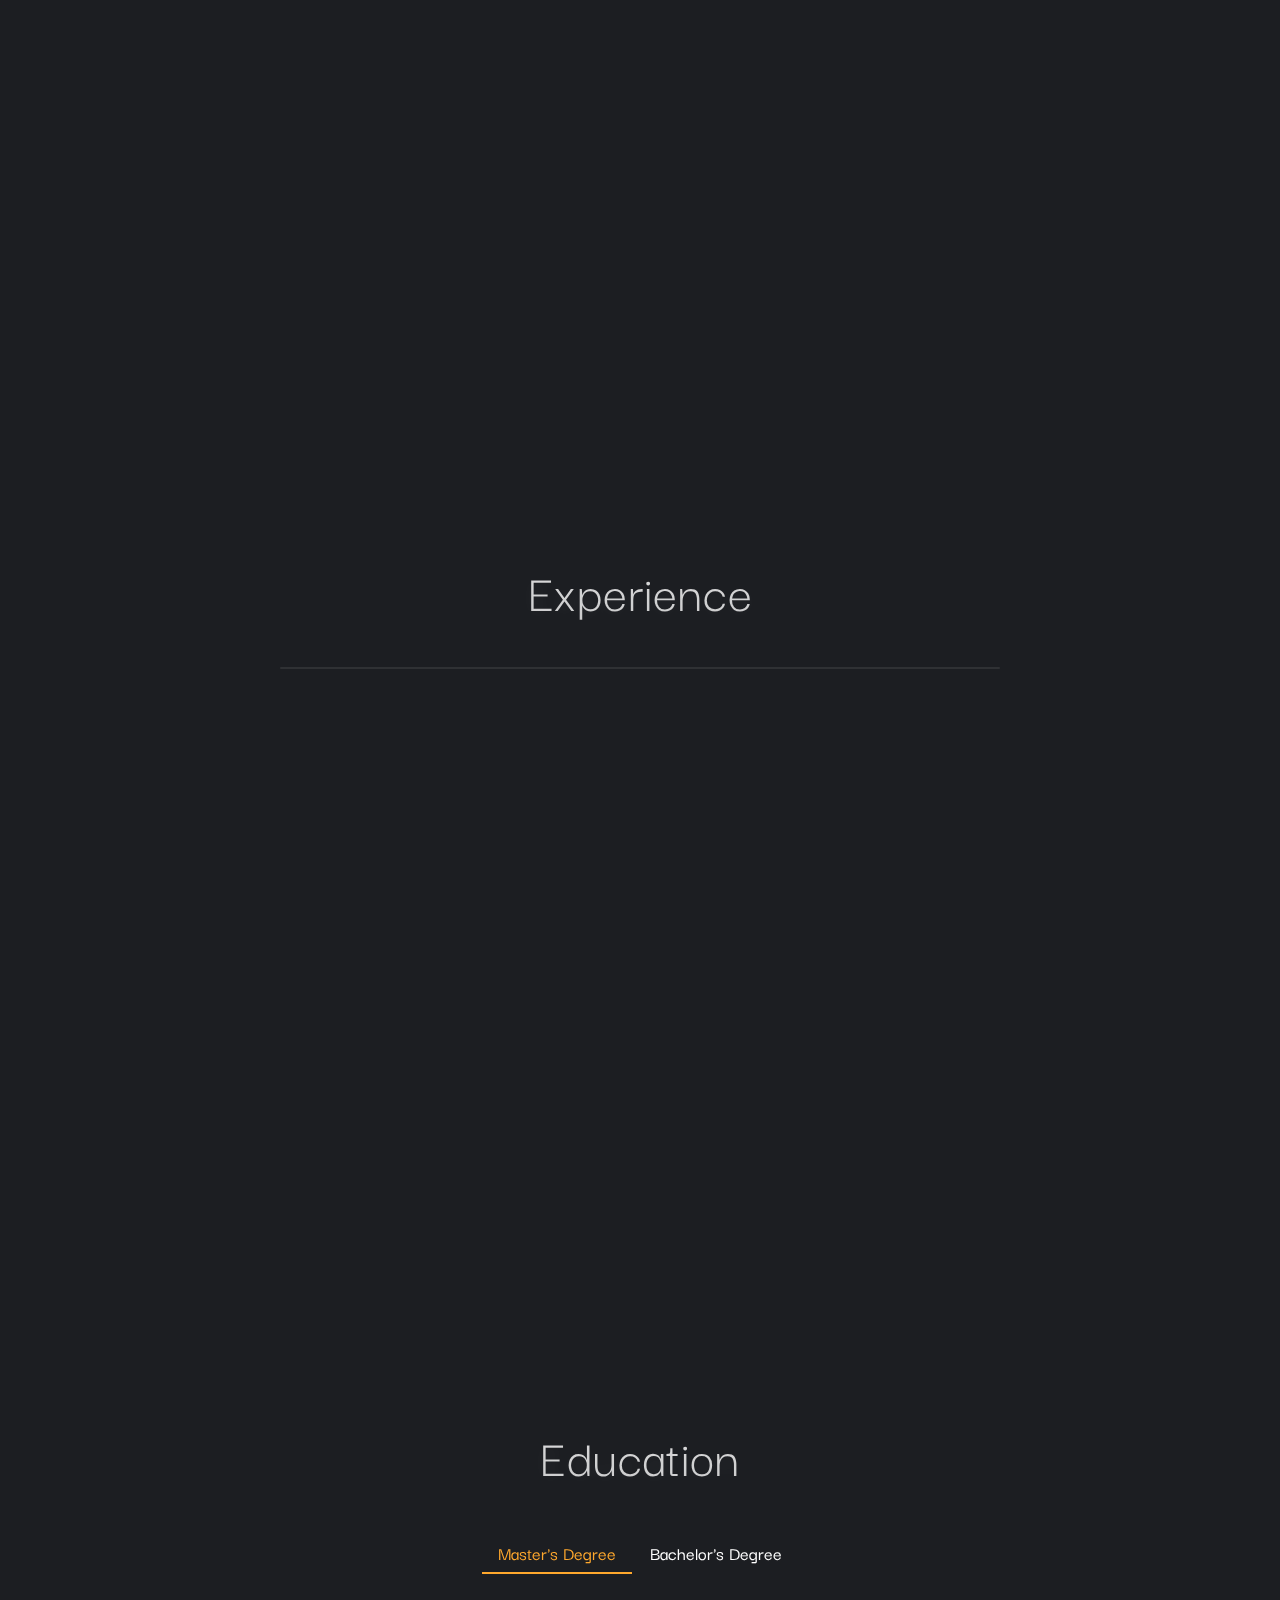
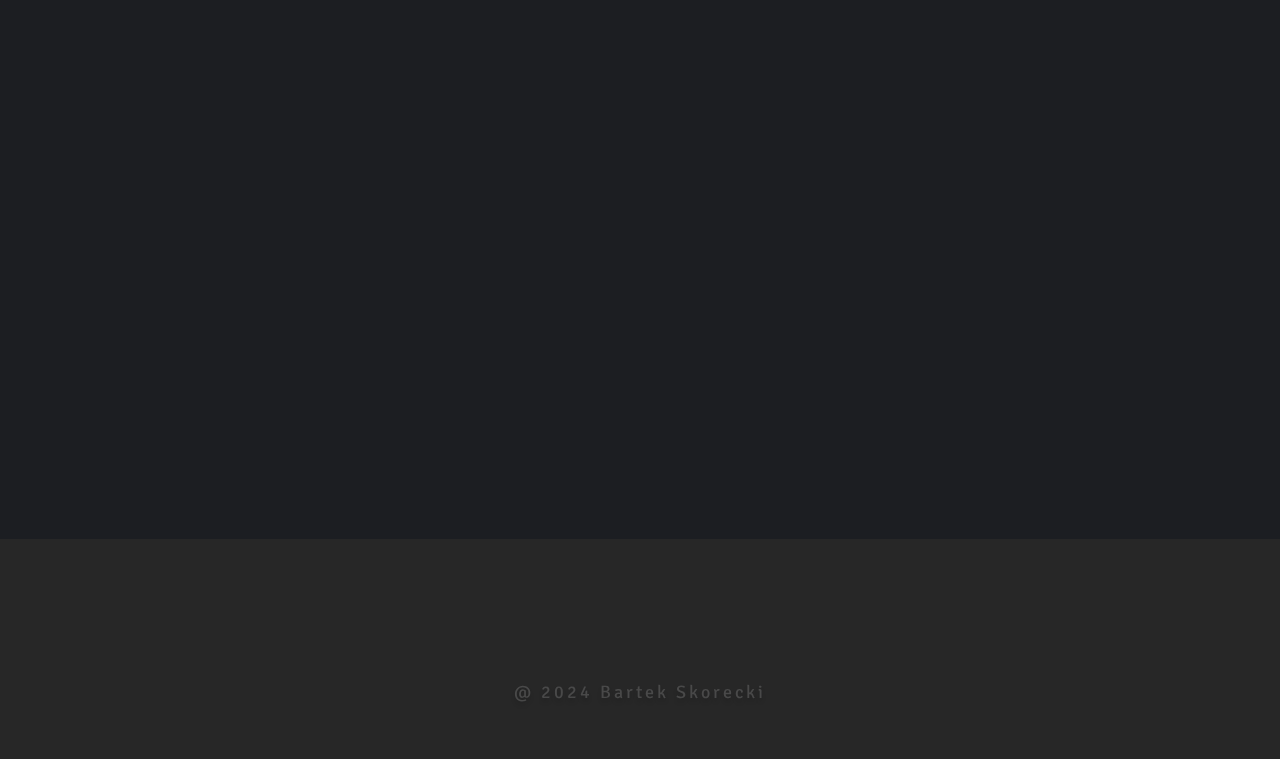
==== commit 9765e796: "-ui update" ====
--- a/index.html
+++ b/index.html
@@ -111,12 +111,12 @@
                         
                         
                         <div class="skill-tags hidden2" style="margin-top: 28px;">
-                            <span class="skill-tag"><i class="fas fa-code" style="margin-right: 4px;"></i> Web Dev</span>
-                            <span class="skill-tag"><i class="fas fa-cloud" style="margin-right: 4px;"></i> SaaS</span>
-                            <span class="skill-tag"><i class="fas fa-code-branch" style="margin-right: 4px;"></i> Open Source</span>
-                            <span class="skill-tag"><i class="fas fa-puzzle-piece" style="margin-right: 4px;"></i> Extensions</span>
-                            <span class="skill-tag"><i class="fas fa-layer-group" style="margin-right: 4px;"></i> Frontend/Backend</span>
-                            <span class="skill-tag"><i class="fas fa-paint-brush" style="margin-right: 4px;"></i> UI/UX</span>
+                            <span class="skill-tag"><i class="fas fa-code " ></i><span class="iconTextAboutMe">Web Dev</span></span>
+                            <span class="skill-tag"><i class="fas fa-cloud " ></i><span class="iconTextAboutMe">SaaS</span></span>
+                            <span class="skill-tag"><i class="fas fa-code-branch " ></i><span class="iconTextAboutMe">Open Source</span></span>
+                            <span class="skill-tag"><i class="fas fa-puzzle-piece "></i><span class="iconTextAboutMe">Extensions</span></span>
+                            <span class="skill-tag"><i class="fas fa-layer-group " ></i><span class="iconTextAboutMe">Frontend/Backend</span></span>
+                            <span class="skill-tag"><i class="fas fa-paint-brush " ></i><span class="iconTextAboutMe">UI/UX</span></span>
                           </div>
                     </div>
                 </div>
--- a/new.css
+++ b/new.css
@@ -174,26 +174,32 @@
 
 /* Scrollbar */
 ::-webkit-scrollbar {
-    width: 8px;
+    width: 10px;
     z-index: 1000;
     border-radius: 6px;
-  }
-  
-  ::-webkit-scrollbar-track { /* Track */
-    background: #1C1E22;
-  }
-  ::-webkit-scrollbar-thumb { /* Handle */
-    background: #33363a;
+}
+
+::-webkit-scrollbar-track { /* Track */
+  background: #1919199c  /* Fully transparent using rgba */
+}
+
+::-webkit-scrollbar-thumb { /* Handle */
+    background: #292a2c;  /* Light grey with low opacity */
     border-radius: 6px;
-  }
-  ::-webkit-scrollbar-thumb:hover { /* Handle on hover */
-    background: #555;
-  }
+    border: 1px solid rgba(255, 255, 255, 0.05);
+    transition: 0.3s ease;
+}
+
+::-webkit-scrollbar-thumb:hover { /* Handle on hover */
+    background: #343638;  /* Slightly brighter on hover */
+    border: 1px solid rgba(255, 255, 255, 0.05);
+}
   
   /* General */
   *{
     box-sizing: border-box;
     font-family: DarkerGrotesque;
+    image-rendering: optimizeSpeed; /* Optimize rendering */
   }
 
   .noSelect{
@@ -256,12 +262,12 @@
   height: 200%;
   background: radial-gradient(
       circle at center,
-      #1b1c1e 0%,    /* center */
+      #1f2022 0%,    /* center */
       #141516 40%,   /* Lighter transition */
       #151618 70%,   /* Darker base color */
       #111214 90%    /* Darker edges */
   );
-  filter: blur(0.1px);
+  filter: blur(0.2px);
   animation: subtleFloat 20s ease-in-out infinite;
   z-index: -3;
   transition: opacity 0.3s ease;
@@ -278,6 +284,8 @@
     content: '';
     position: fixed;
     inset: 0;
+    width: 100vw;
+    height: 100vh;
     background: 
         linear-gradient(
             to bottom,
@@ -290,7 +298,13 @@
     z-index: -2;
     pointer-events: none;
     filter: blur(0.05px);
-}
+    image-rendering: optimizeSpeed; /* Optimize rendering */
+    transform: translateZ(0); /* Force GPU acceleration */
+    backface-visibility: hidden; /* Optimize performance */
+    perspective: 1000px; /* Optimize performance */
+}
+
+
 
 /* Refined grid overlay */
 .background-grid {
@@ -337,6 +351,7 @@
     opacity: 0.9;
     user-select: none;
     letter-spacing: 1px;
+    font-weight: 400;
     background: linear-gradient(
         180deg,
         rgba(255, 255, 255, 0.95) 0%,
@@ -643,7 +658,7 @@
   .footerBox{
     width: 100%; 
     height: 220px; 
-    background-color: #2B2D31; 
+    background-color: #282828ea; 
     margin-top: 20vh;
     flex-wrap: wrap; 
     display: flex;
@@ -669,7 +684,7 @@
     }
       
     .footerIcon:hover{
-        background-color: #1C1E22;
+        background-color: #222222;
         cursor: pointer;
         scale: 1.15;
     }
@@ -1059,11 +1074,9 @@
 
 .responsive-skills-grid {
   display: grid;
-  grid-template-columns: repeat(auto-fit, minmax(250px, 1fr));
+  grid-template-columns: repeat(auto-fit, minmax(200px, 1fr));
   gap: 35px;
-  width: 100%;
-  max-width: var(--contentSize);
-  margin: 0 auto;
+  padding: 0 20px;
 }
 
 @media (min-width: 480px) {
@@ -1085,7 +1098,9 @@
 }
 
 .responsive-skill-item {
-  background-color: #2a2d32;
+  background: rgba(255, 255, 255, 0.05);
+  border: 1px solid rgba(255, 255, 255, 0.1);
+  /* background-color: #2a2d32; */
   border-radius: 10px;
   padding: 20px;
   padding-left: 25px;
@@ -1150,7 +1165,12 @@
 
 
 
-
+/* Add this new media query for smaller screens */
+@media (max-width: 480px) {
+  .responsive-skills-grid {
+      gap: 15px;  /* Reduced gap for smaller screens */
+  }
+}
 
 
 
@@ -1163,6 +1183,7 @@
 .responsive-skills-grid.active {
   display: grid;
 }
+
 
 /* Add/modify these styles */
 .responsive-skills-container {
@@ -1176,7 +1197,7 @@
 .skills-filter-buttons {
   display: flex;
   justify-content: center;
-  gap: 20px;
+  gap: 2px;
   flex-wrap: wrap;
 }
 
@@ -1208,10 +1229,7 @@
 }
 
 .filter-btn:hover .btn-bar,
-.filter-btn.active .btn-bar {
-  width: 100%;
-}
-
+.filter-btn.active .btn-bar,
 .filter-btn2:hover .btn-bar,
 .filter-btn2.active .btn-bar {
   width: 100%;
@@ -1374,7 +1392,7 @@
 .imageContainerDiv:hover {
   .profileImage {
     transform: scale(1.05);
-    box-shadow: 0px 0px 0px var(--secondaryHighlight), 0 8px 16px rgba(0, 0, 0, 0.15);
+    box-shadow: 0px 0px 0px #44444400, 0 0px 0px rgba(0, 0, 0, 0.15);
   }
   
   .location-indicator {
@@ -1419,4 +1437,17 @@
     justify-content: center;
   }
   
+}
+
+
+.btn-text {
+  font-weight: 500;
+  font-size: 1.2rem;
+}
+
+
+.iconTextAboutMe{
+  position: relative; 
+  top: -1px; 
+  margin-left: 8px;
 }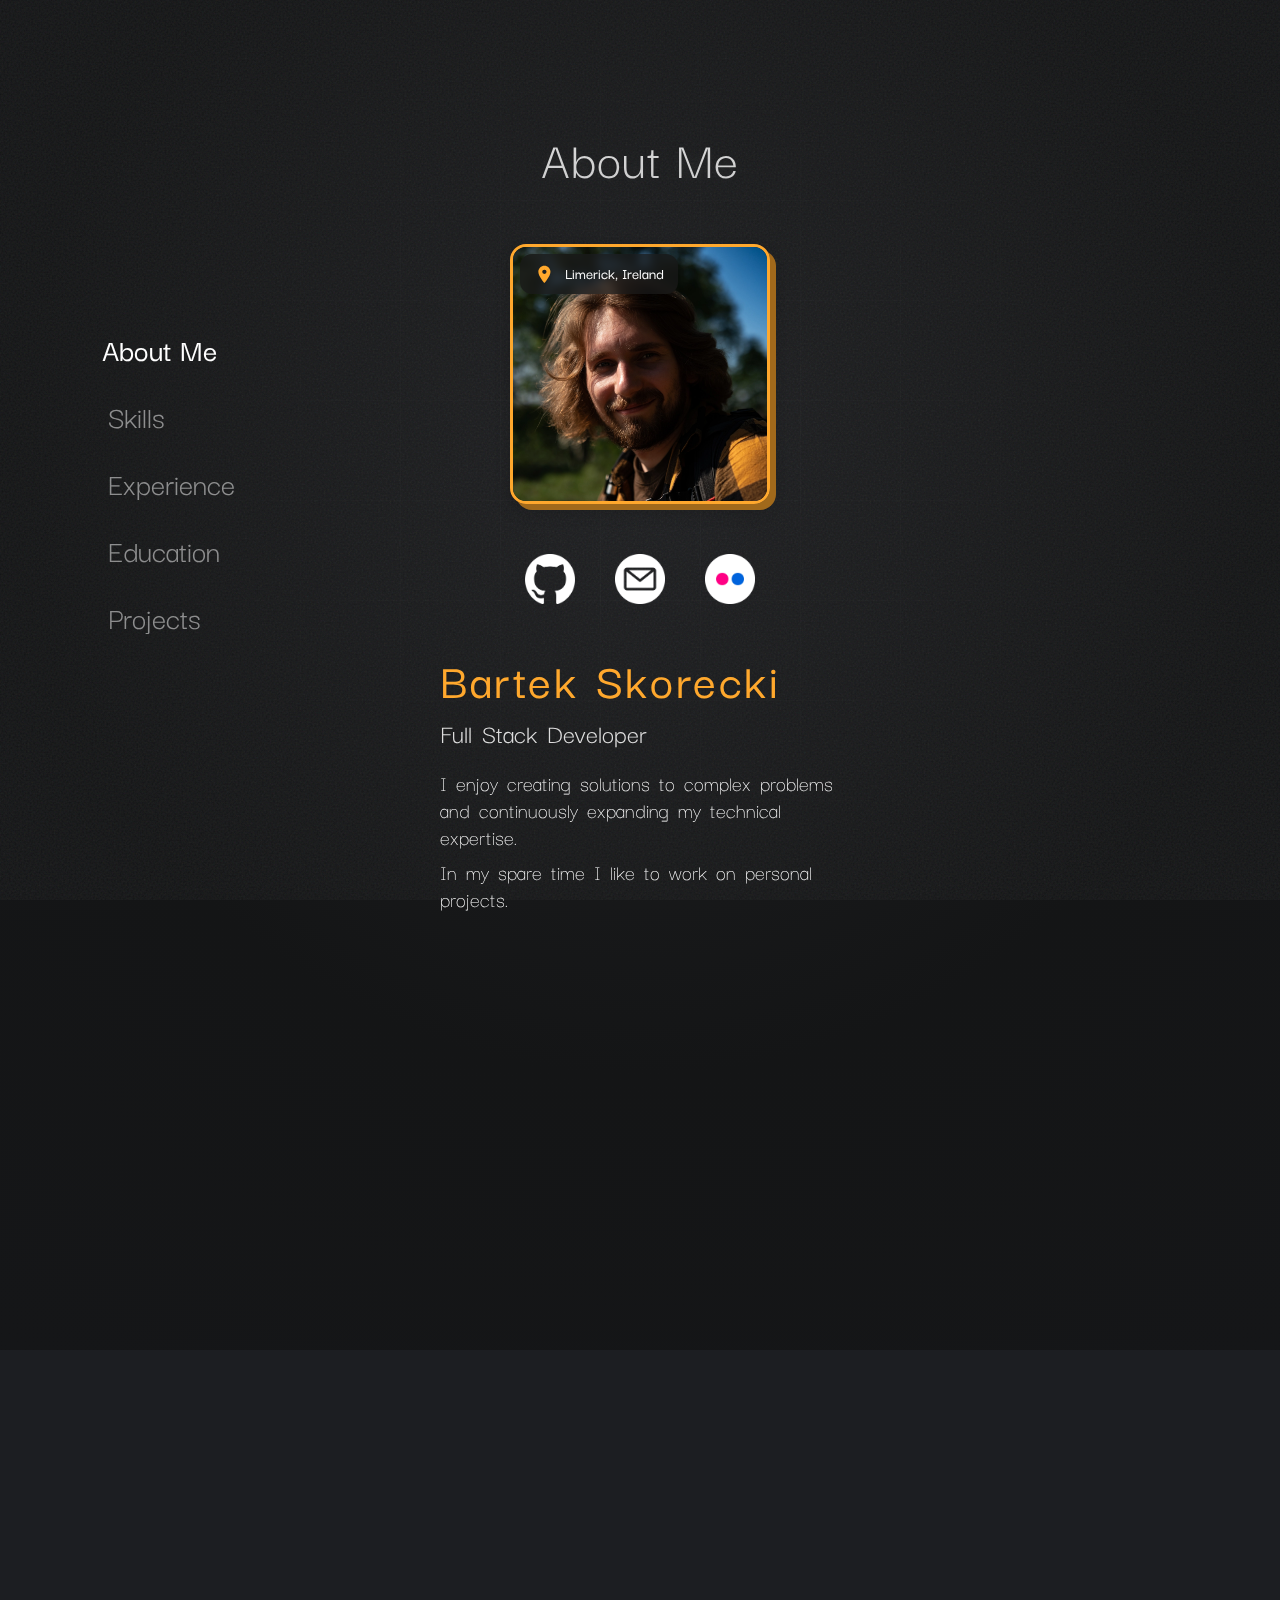
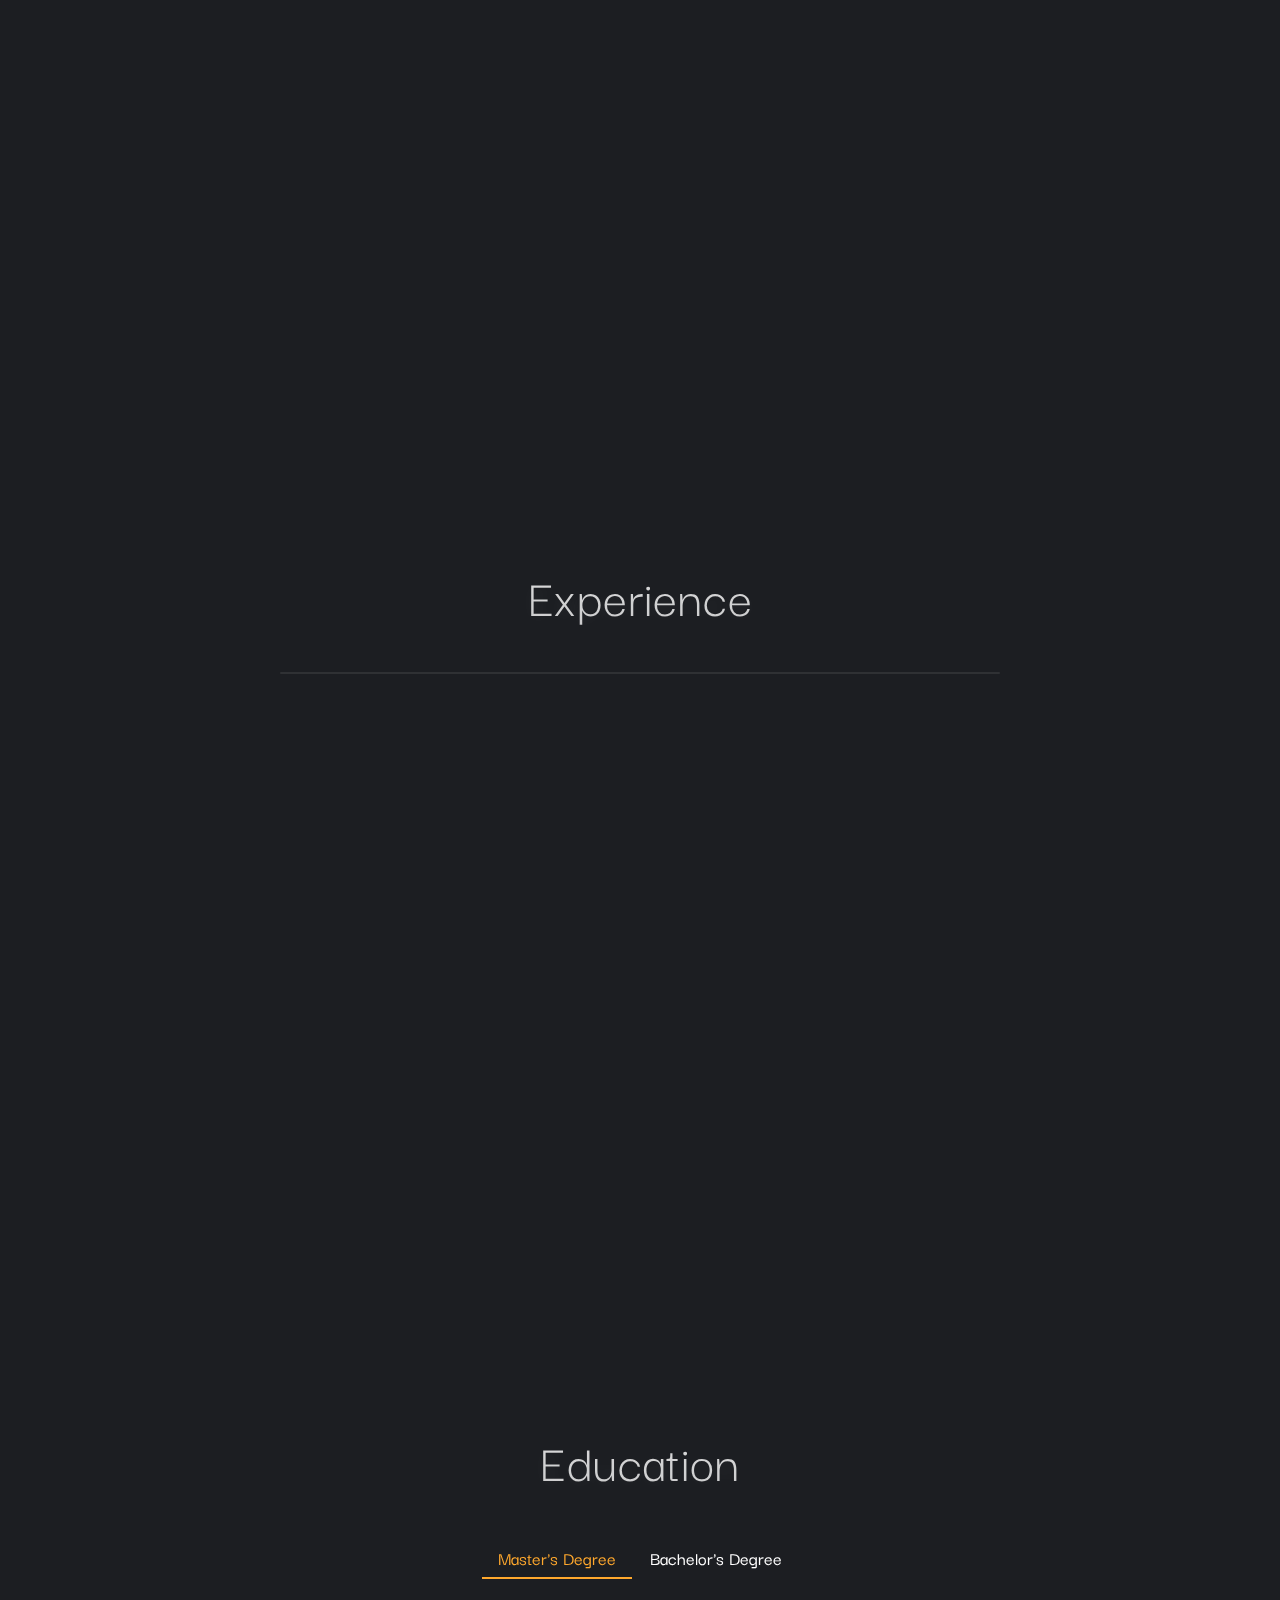
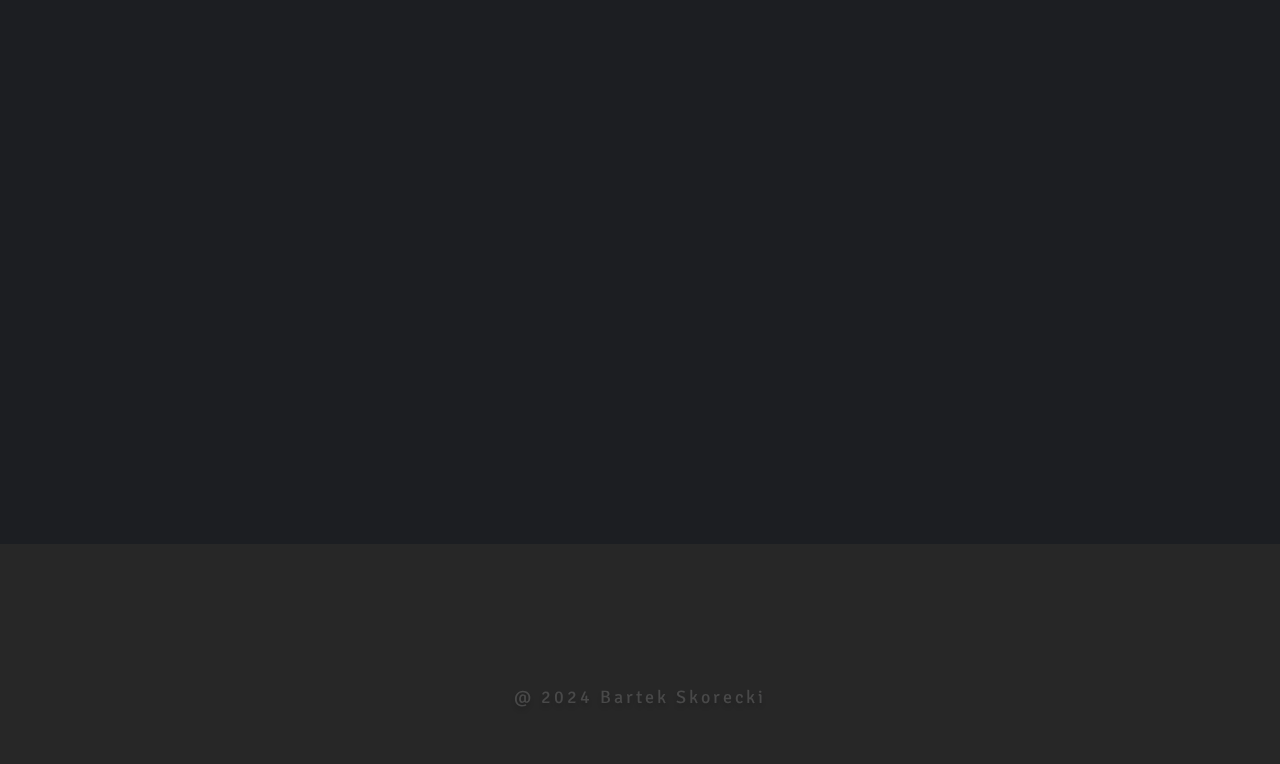
==== commit ab2eb340: "-new animations, some text changes" ====
--- a/index.html
+++ b/index.html
@@ -97,8 +97,8 @@
                     <div class="about-me-content" style="width: 100%;">
                         <div class="hidden2" style="margin-bottom: 16px;">
                             <div style="display: flex; flex-direction: column;">
-                                <b style="color: var(--mainHighlight); font-size: 3em;">Bartek Skorecki</b>
-                                <span style="font-weight: 400; font-size: 1.5em; color: #ddd; height: 40px;">Full Stack Developer</span>
+                                <b class="nameB" style="font-size: 3.2em; display: inline-block; position: relative; color: var(--mainHighlight); transition: 0.3s; font-weight: 500; letter-spacing: 0.05em;">Bartek Skorecki</b>
+                                <span style="font-weight: 400; font-size: 1.7em; color: #ddd; height: 40px; margin-top: 1px;">Full Stack Developer</span>
                             </div>
                         </div>
                         
--- a/new.css
+++ b/new.css
@@ -440,15 +440,14 @@
 
   .hidden{
     opacity: 0;
-    transition: all 0.9s;
+    transition: all 0.9s cubic-bezier(0.4, 0, 0.2, 1);
     filter: blur(2px);
     transform: translateX(-100%);
   }
 
   .hidden2{
     opacity: 0;
-    /* transition: transform 1s ease, opacity 1.3s ease, scale 1.3s ease; */
-    transition: all 0.9s;
+    transition: all 0.9s cubic-bezier(0.4, 0, 0.2, 1);
     filter: blur(2px);
     transform: translateX(100%);
     word-spacing: 3px;
@@ -471,7 +470,7 @@
         height: inherit;
         width: inherit;
         margin: 20%;
-        transition: 0.2s;
+        transition: all 0.2s ease-out;
         img{
             height: inherit;
             width: inherit;
@@ -481,7 +480,7 @@
             height: calc( var(--iconSize) /2);
             width: calc( var(--iconSize) /2);
             margin: 20%;
-            transition: 0.15s;
+            transition: transform 0.15s ease-out;
           }
         
 
@@ -675,12 +674,12 @@
       cursor:default;
     }
     .footerIcon{
-        height: 46px; 
+        height: 48px; 
         width: auto; 
         margin-left: 10px; 
         margin-right: 10px;
         border-radius: 100px;
-        transition: 0.15s;
+        transition: all 0.15s ease;
     }
       
     .footerIcon:hover{
@@ -694,11 +693,10 @@
 
   .menuItemLink{
     font-size: 2rem;
-    transition: opacity 0.3s, scale 0.5s, margin-left 0.3s;
+    transition: all 0.3s cubic-bezier(0.4, 0, 0.2, 1);
     color: white;
     padding-bottom: 12px;
     padding-top: 12px;
-    /* height: 3.8rem; */
     text-decoration: none;
     opacity: 0.50;
     margin-left: 6px;
@@ -716,11 +714,9 @@
 
 
   .menuItemLinkSelected{
-    /* scale: 1.02; */
     font-weight: 500;
     opacity: 1;
     margin-left: 0px;
-    /* margin-left: 20px; */
   }
 
 
@@ -950,7 +946,7 @@
 
 .projectDivFullInner{
 
-  transition: 0.3s ease;
+  transition: transform 0.3s cubic-bezier(0.4, 0, 0.2, 1);
   overflow: hidden;
   .project-image-container{
     overflow: hidden;
@@ -959,18 +955,18 @@
     border-top-left-radius: 10px;
     border-top-right-radius: 10px;
     border-bottom-left-radius: 10px;
-    transition: 0.3s ease;
+    transition: all 0.3s cubic-bezier(0.4, 0, 0.2, 1);
   }
   .topProjectBar{
     border-top-left-radius: 10px;
     border-top-right-radius: 10px;
     border-bottom-left-radius: 10px;
     border-bottom-right-radius: 10px;
-    transition: 0.3s ease;
+    transition: all 0.3s cubic-bezier(0.4, 0, 0.2, 1);
   }
   .smallImageProject{
     border-bottom-left-radius: 10px;
-    transition: 0.3s ease;
+    transition: all 0.3s cubic-bezier(0.4, 0, 0.2, 1);
   }
 }
 
@@ -1107,7 +1103,7 @@
   padding-right: 25px;
   text-align: center;
   box-shadow: 0 4px 8px rgba(0, 0, 0, 0.2);
-  transition: 0.25s transform ease-out, box-shadow ease-out .2s;
+  transition: all 0.25s cubic-bezier(0.34, 1.56, 0.64, 1);
   transform-style: preserve-3d;
   transform: perspective(1000px) rotateX(0) rotateY(0);
   position: relative;
@@ -1129,7 +1125,7 @@
   top: -20px;
   left: 50%;
   transform: translateX(-50%) translateZ(30px);
-  transition: transform 0.2s ease-out;
+  transition: transform 0.2s cubic-bezier(0.34, 1.56, 0.64, 1);
   user-select: none;
 }
 
@@ -1385,7 +1381,7 @@
     color: white;
     box-shadow: 0 4px 6px rgba(0, 0, 0, 0.1);
     z-index: 1;
-    transition: all 0.3s ease;
+    transition: all 0.3s cubic-bezier(0.34, 1.56, 0.64, 1);
   }
 }
 
@@ -1409,24 +1405,22 @@
 }
 
 .skill-tag {
-  background: rgba(255, 255, 255, 0.05);
+  background: rgba(255, 255, 255, 0.05) !important;
   border: 1px solid rgba(255, 255, 255, 0.1);
   padding: 8px 16px;
   border-radius: 50px;
   font-size: 0.9rem;
   color: rgba(255, 255, 255, 0.8);
-  transition: all 0.2s ease;
+  transition: background 0.2s ease, color 0.2s ease, transform 0.2s ease;
   cursor: default;
   font-weight: 500;
 }
 
 .skill-tag:hover {
-  background: var(--mainHighlight);
+  background: var(--mainHighlight) !important;
   color: #1C1E22;
   transform: translateY(-2px);
 }
-
-
 
 
 
@@ -1450,4 +1444,12 @@
   position: relative; 
   top: -1px; 
   margin-left: 8px;
+}
+
+
+
+nameB:hover {
+  color: var(--mainHighlight);
+  -webkit-text-stroke: 2px transparent;
+  transition: 0.3s;
 }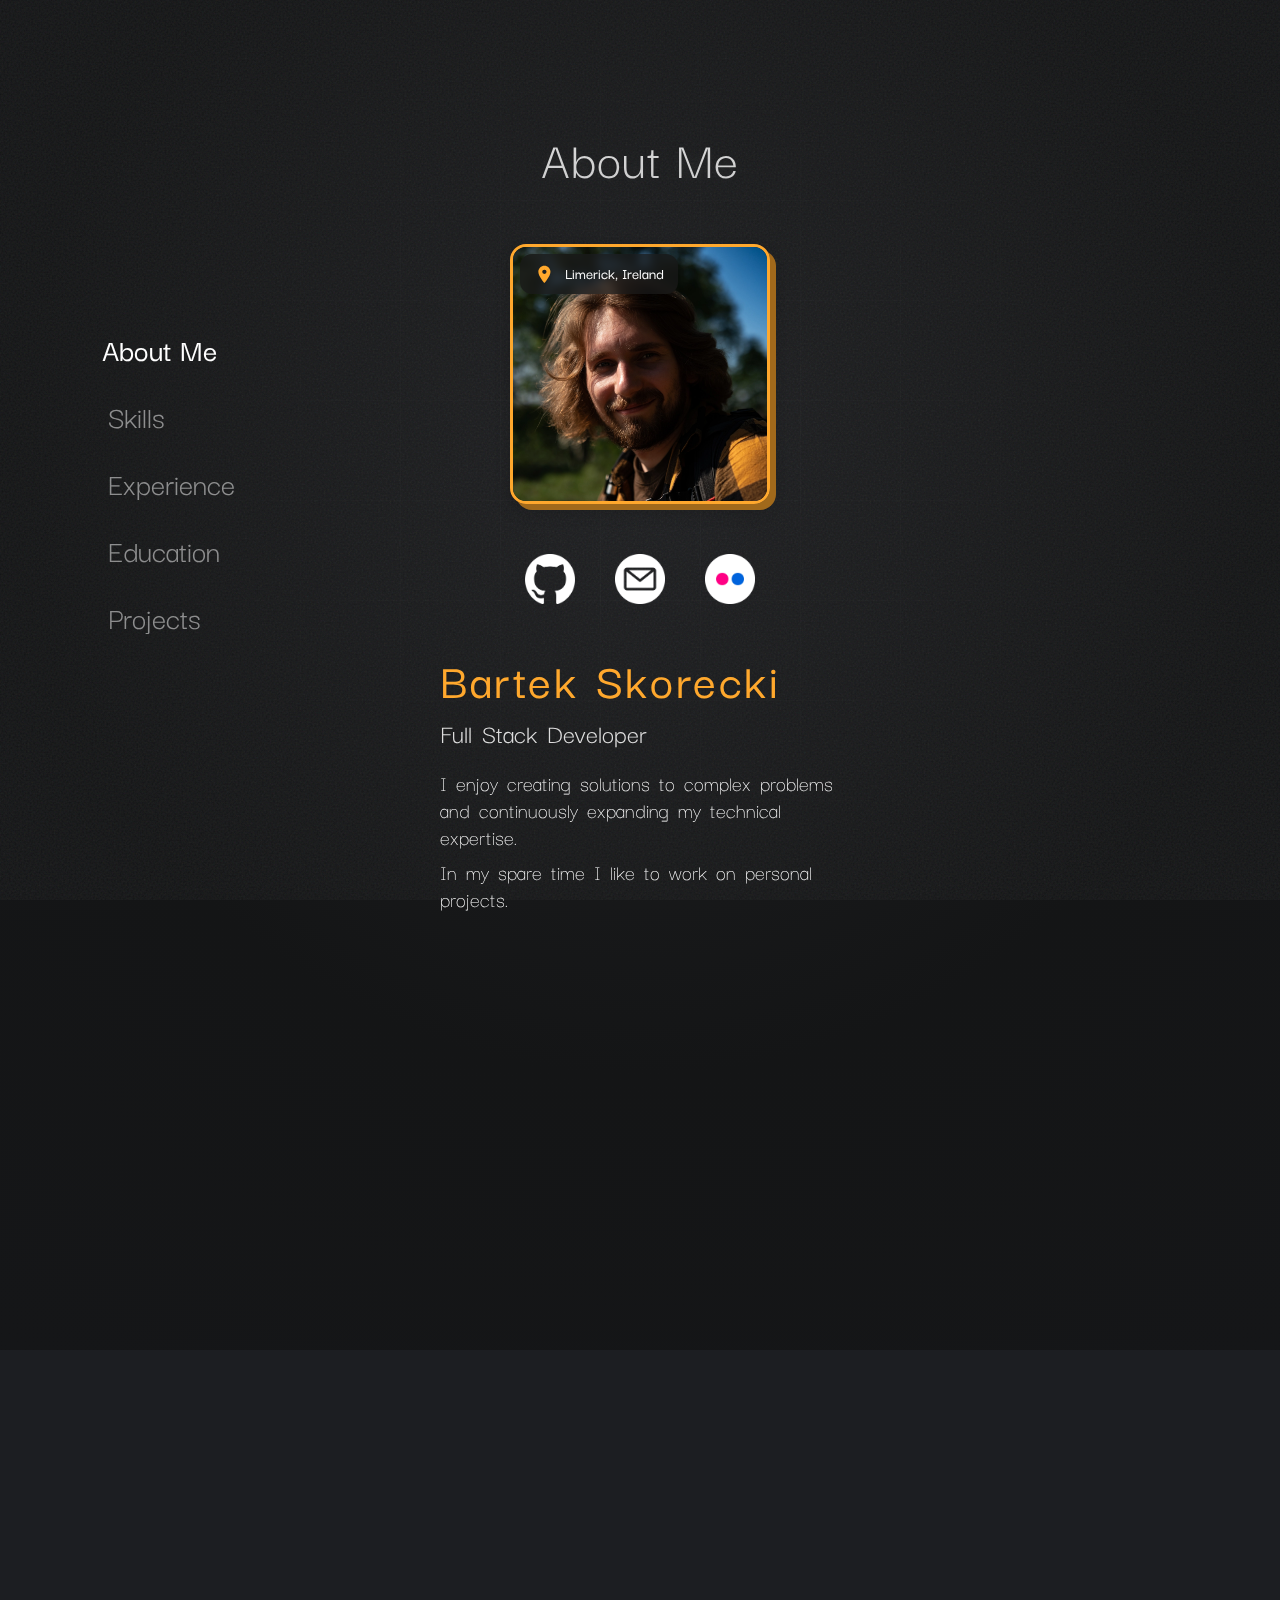
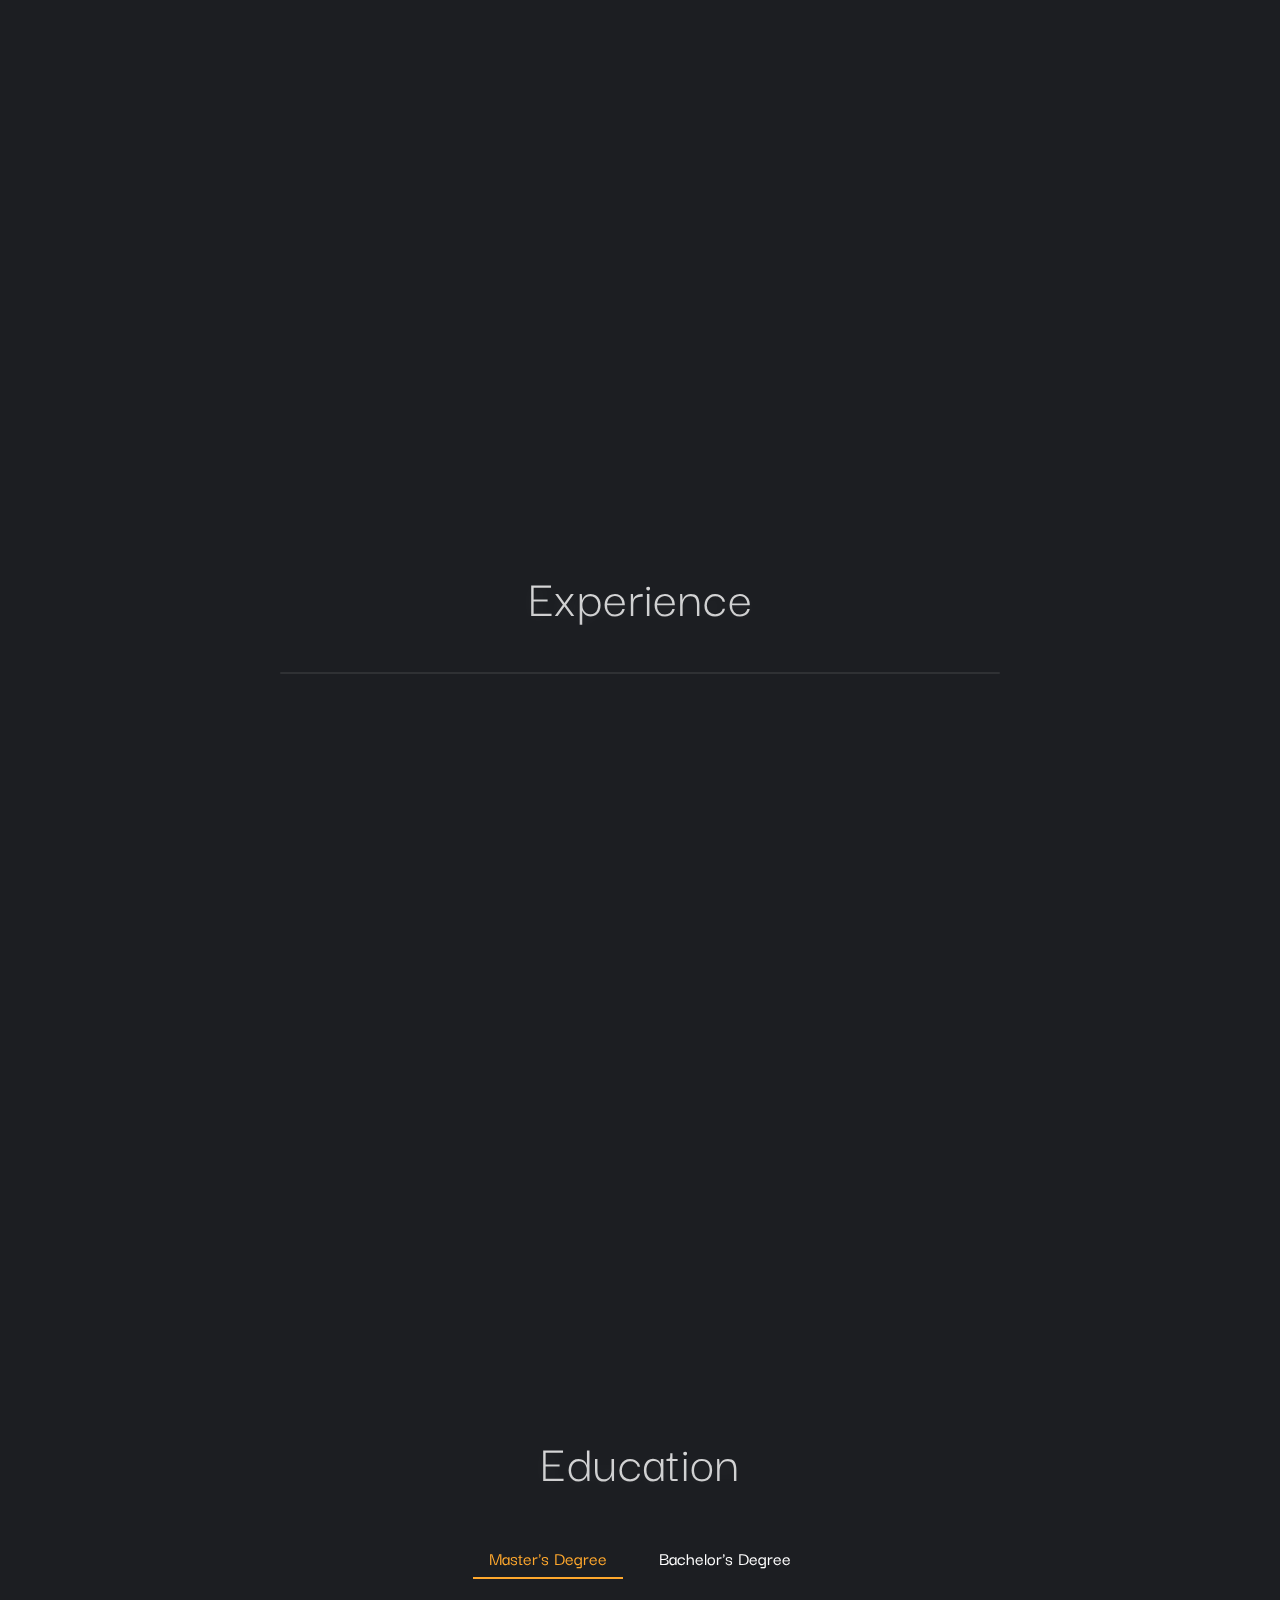
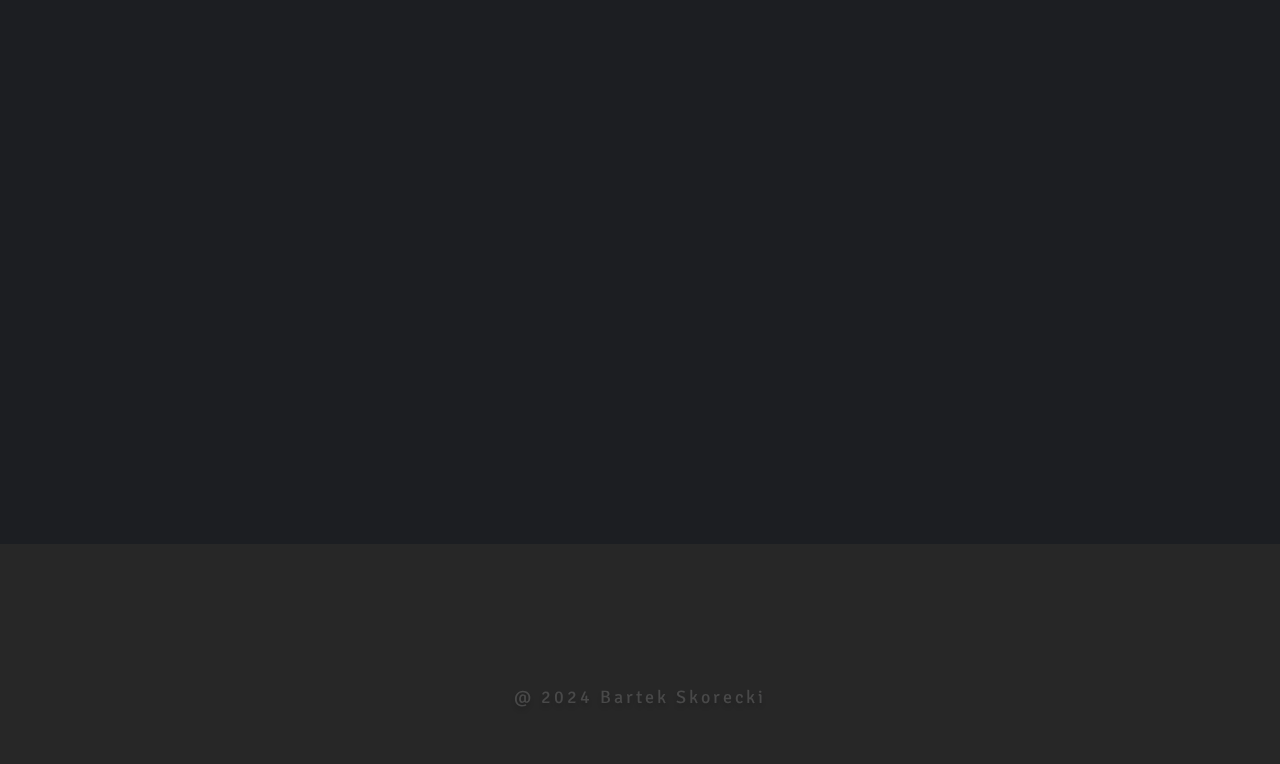
==== commit c814e0b5: "-mobile "Skills" adjustments" ====
--- a/index.html
+++ b/index.html
@@ -97,7 +97,7 @@
                     <div class="about-me-content" style="width: 100%;">
                         <div class="hidden2" style="margin-bottom: 16px;">
                             <div style="display: flex; flex-direction: column;">
-                                <b class="nameB" style="font-size: 3.2em; display: inline-block; position: relative; color: var(--mainHighlight); transition: 0.3s; font-weight: 500; letter-spacing: 0.05em;">Bartek Skorecki</b>
+                                <b style="font-size: 3.2em; display: inline-block; position: relative; color: var(--mainHighlight); transition: 0.3s; font-weight: 500; letter-spacing: 0.05em;">Bartek Skorecki</b>
                                 <span style="font-weight: 400; font-size: 1.7em; color: #ddd; height: 40px; margin-top: 1px;">Full Stack Developer</span>
                             </div>
                         </div>
--- a/new.css
+++ b/new.css
@@ -1070,12 +1070,14 @@
 
 .responsive-skills-grid {
   display: grid;
-  grid-template-columns: repeat(auto-fit, minmax(200px, 1fr));
+  grid-template-columns: repeat(auto-fit, minmax(250px, 1fr));
+  width: 100%;
   gap: 35px;
-  padding: 0 20px;
-}
-
-@media (min-width: 480px) {
+  max-width: var(--contentSize);
+  margin: 0 auto;
+}
+
+@media (min-width: 360px) {
   .responsive-skills-grid {
       grid-template-columns: repeat(2, 1fr);
   }
@@ -1160,18 +1162,6 @@
 
 
 
-
-/* Add this new media query for smaller screens */
-@media (max-width: 480px) {
-  .responsive-skills-grid {
-      gap: 15px;  /* Reduced gap for smaller screens */
-  }
-}
-
-
-
-
-
 .responsive-skills-grid {
   display: none;
 }
@@ -1193,7 +1183,7 @@
 .skills-filter-buttons {
   display: flex;
   justify-content: center;
-  gap: 2px;
+  gap: 20px;
   flex-wrap: wrap;
 }
 
@@ -1446,10 +1436,3 @@
   margin-left: 8px;
 }
 
-
-
-nameB:hover {
-  color: var(--mainHighlight);
-  -webkit-text-stroke: 2px transparent;
-  transition: 0.3s;
-}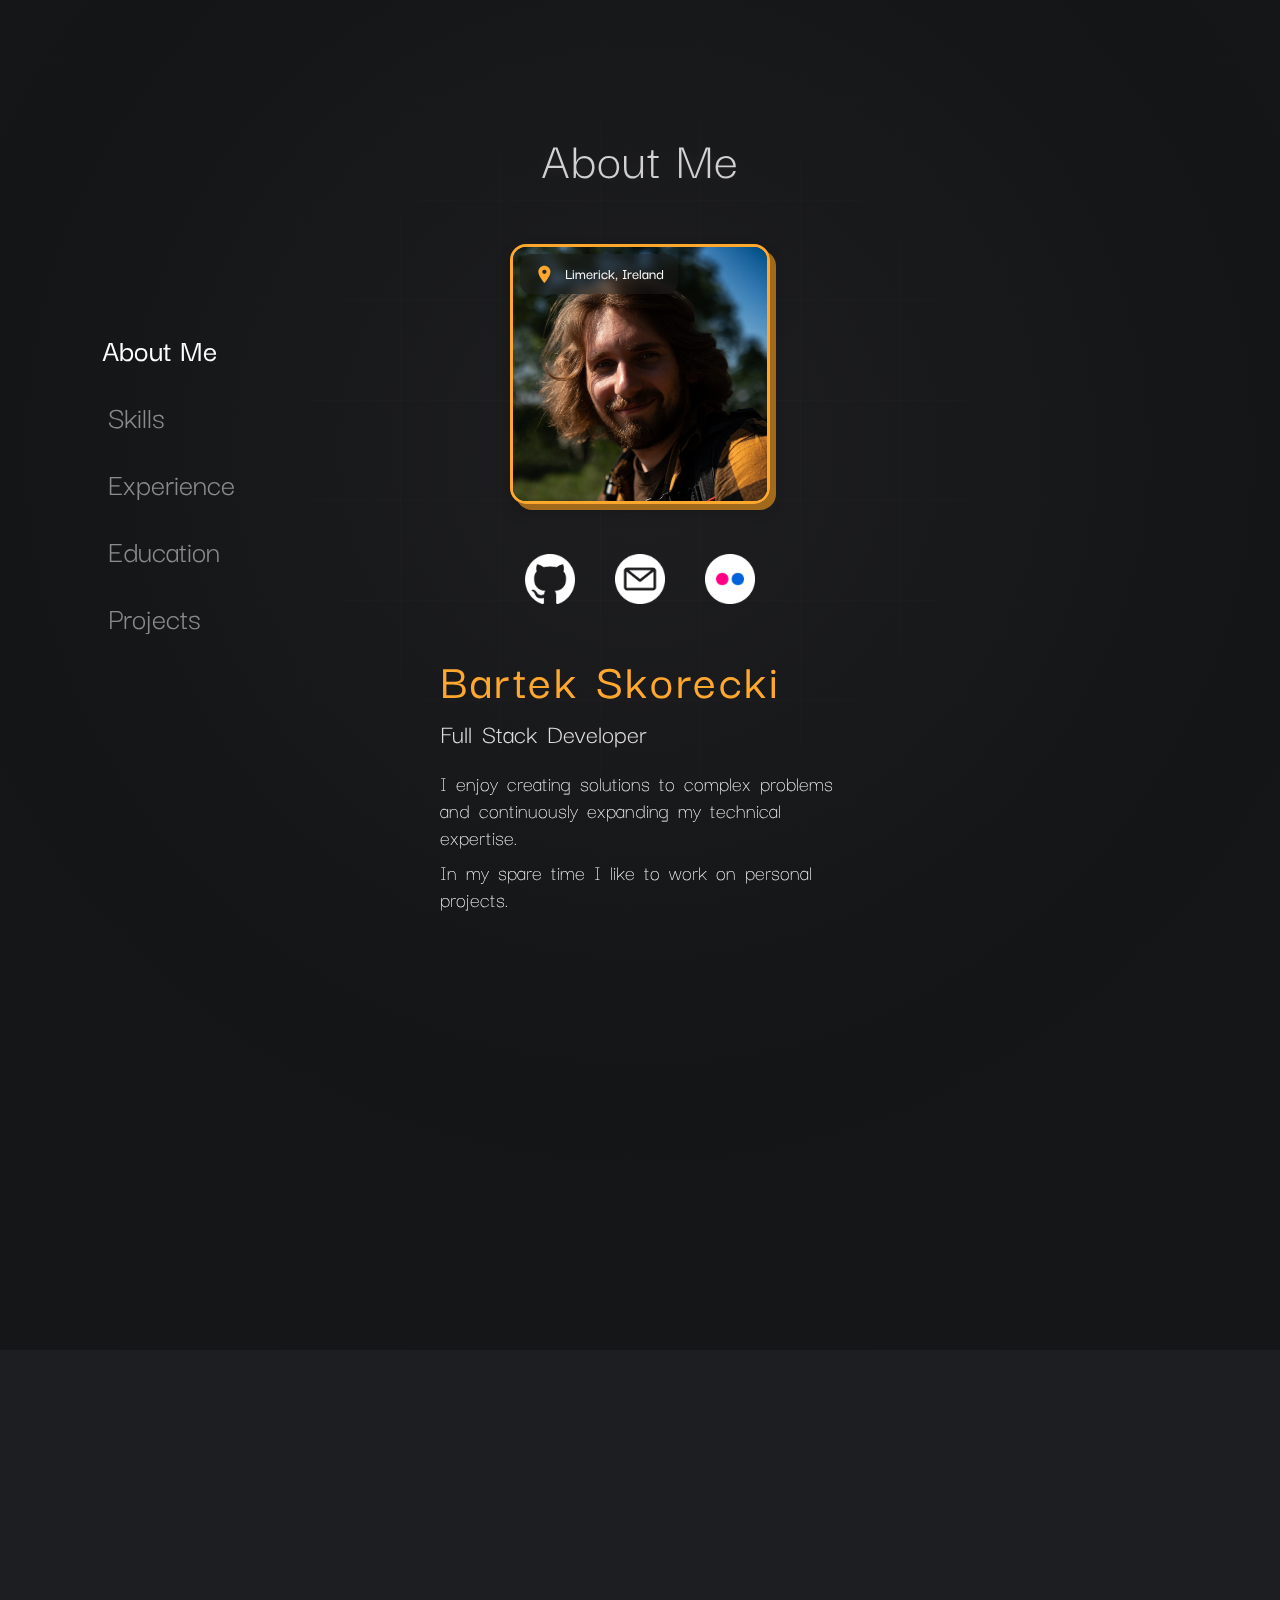
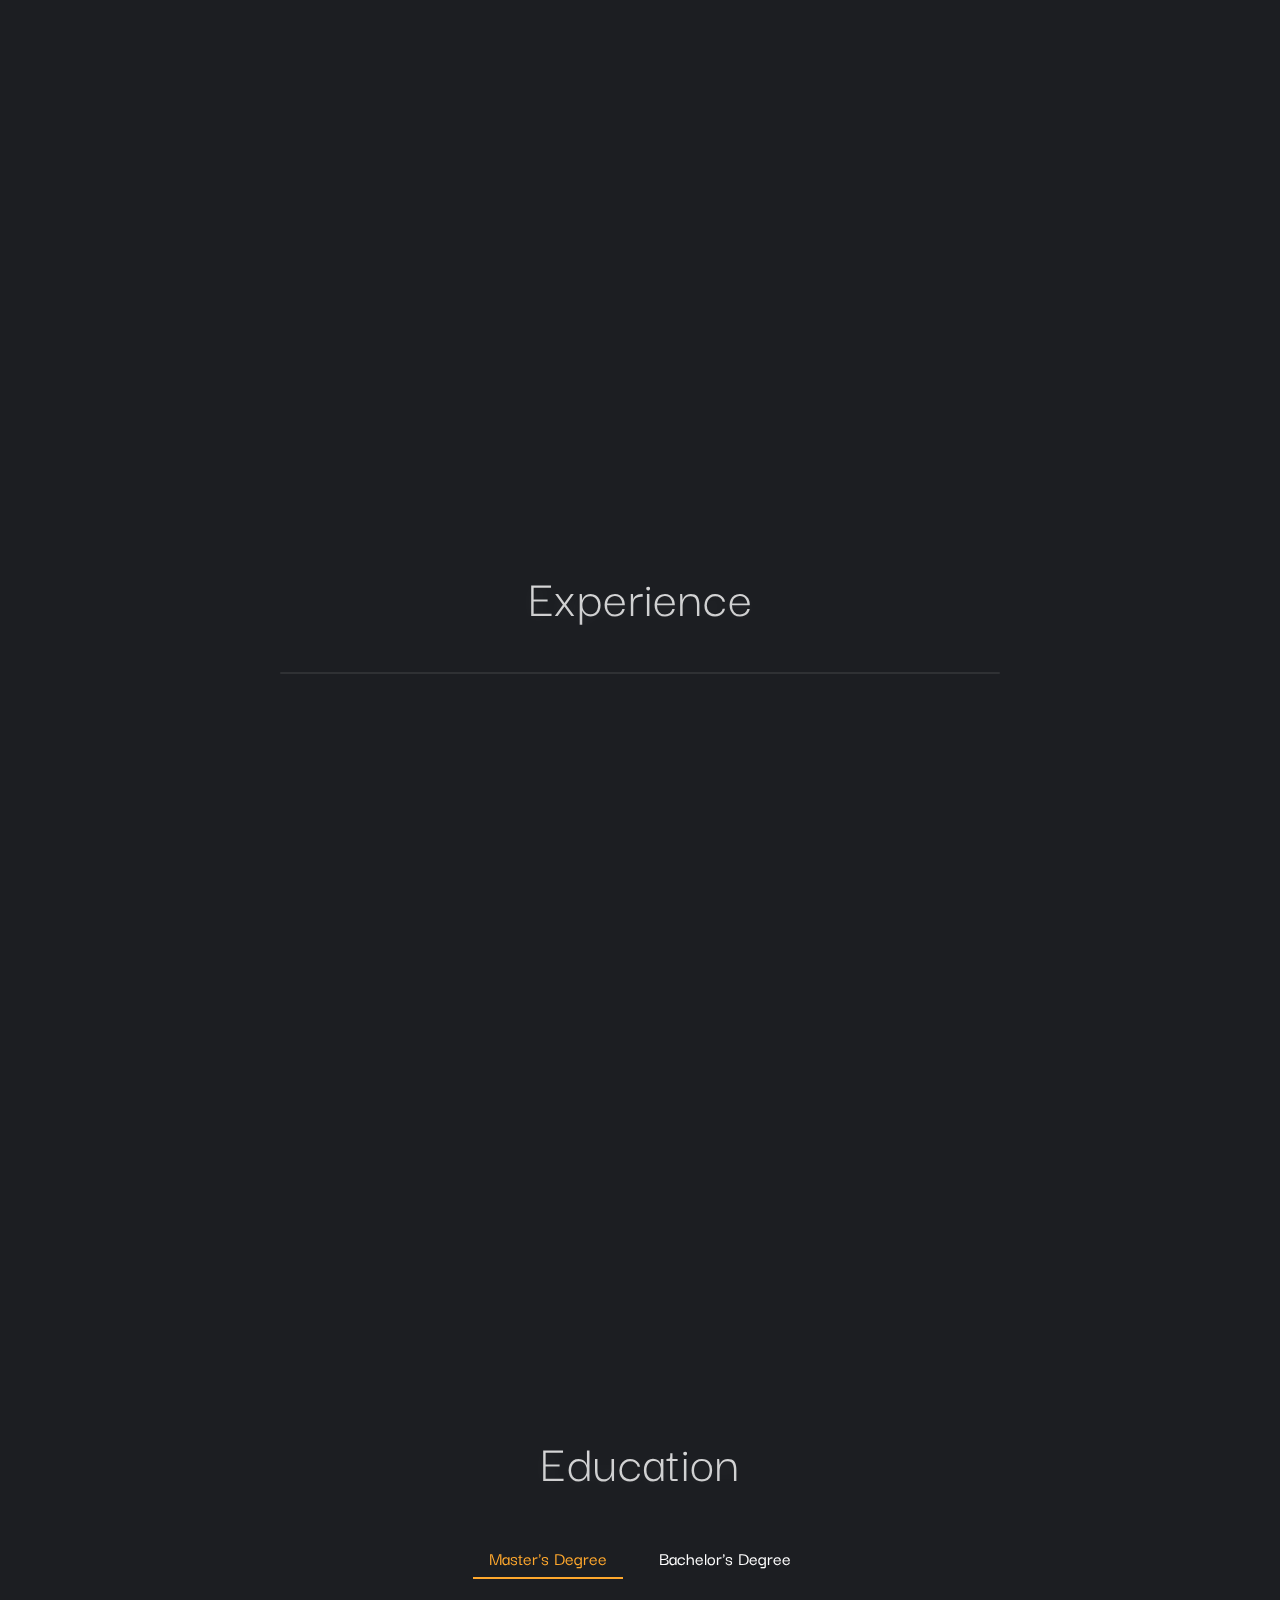
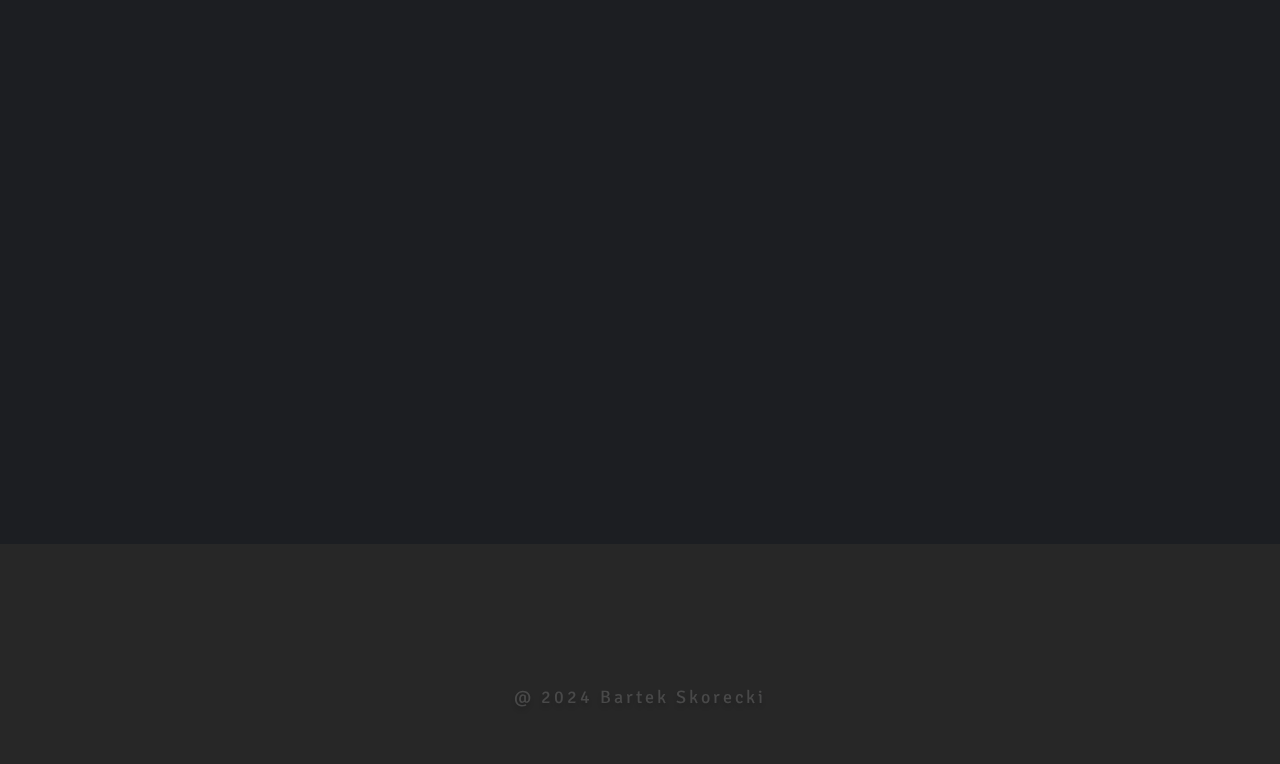
==== commit 919e2567: "-website background update" ====
--- a/index.html
+++ b/index.html
@@ -6,7 +6,7 @@
     <meta name="viewport" content="width=device-width, initial-scale=1.0,  maximum-scale=1.0, user-scalable=0" >
     <link rel="stylesheet" href="new.css">
     <title>Portfolio</title>
-    <link href='https://unpkg.com/boxicons@2.1.4/css/boxicons.min.css' rel='stylesheet'>
+    <!-- <link href='https://unpkg.com/boxicons@2.1.4/css/boxicons.min.css' rel='stylesheet'> -->
     <link id="websiteIcon" rel="icon" type="image/x-icon" href="./images/icons/icon.jpg">
     <link rel="stylesheet" href="https://cdnjs.cloudflare.com/ajax/libs/font-awesome/5.15.4/css/all.min.css">
     <script src="new.js"></script>
--- a/new.css
+++ b/new.css
@@ -262,12 +262,12 @@
   height: 200%;
   background: radial-gradient(
       circle at center,
-      #1f2022 0%,    /* center */
+      #1e1e20 0%,    /* center */
       #141516 40%,   /* Lighter transition */
       #151618 70%,   /* Darker base color */
       #111214 90%    /* Darker edges */
   );
-  filter: blur(0.2px);
+  filter: blur(0.001px);
   animation: subtleFloat 20s ease-in-out infinite;
   z-index: -3;
   transition: opacity 0.3s ease;
@@ -280,7 +280,7 @@
 }
 
 /* Animated noise overlay with reduced noise */
-body::after {
+/* body::after {
     content: '';
     position: fixed;
     inset: 0;
@@ -298,11 +298,11 @@
     z-index: -2;
     pointer-events: none;
     filter: blur(0.05px);
-    image-rendering: optimizeSpeed; /* Optimize rendering */
-    transform: translateZ(0); /* Force GPU acceleration */
-    backface-visibility: hidden; /* Optimize performance */
-    perspective: 1000px; /* Optimize performance */
-}
+    image-rendering: optimizeSpeed; 
+    transform: translateZ(0); 
+    backface-visibility: hidden;
+    perspective: 1000px;
+} */
 
 
 
@@ -1356,7 +1356,7 @@
   }
 
   .location-indicator {
-    background: rgba(24, 24, 24, 0.75);
+    background: rgba(24, 24, 24, 0.5);
     backdrop-filter: blur(4px);
     padding: 8px 14px;
     border-radius: 12px;
@@ -1371,7 +1371,7 @@
     color: white;
     box-shadow: 0 4px 6px rgba(0, 0, 0, 0.1);
     z-index: 1;
-    transition: all 0.3s cubic-bezier(0.34, 1.56, 0.64, 1);
+    transition: all 0.3s ease;
   }
 }
 
